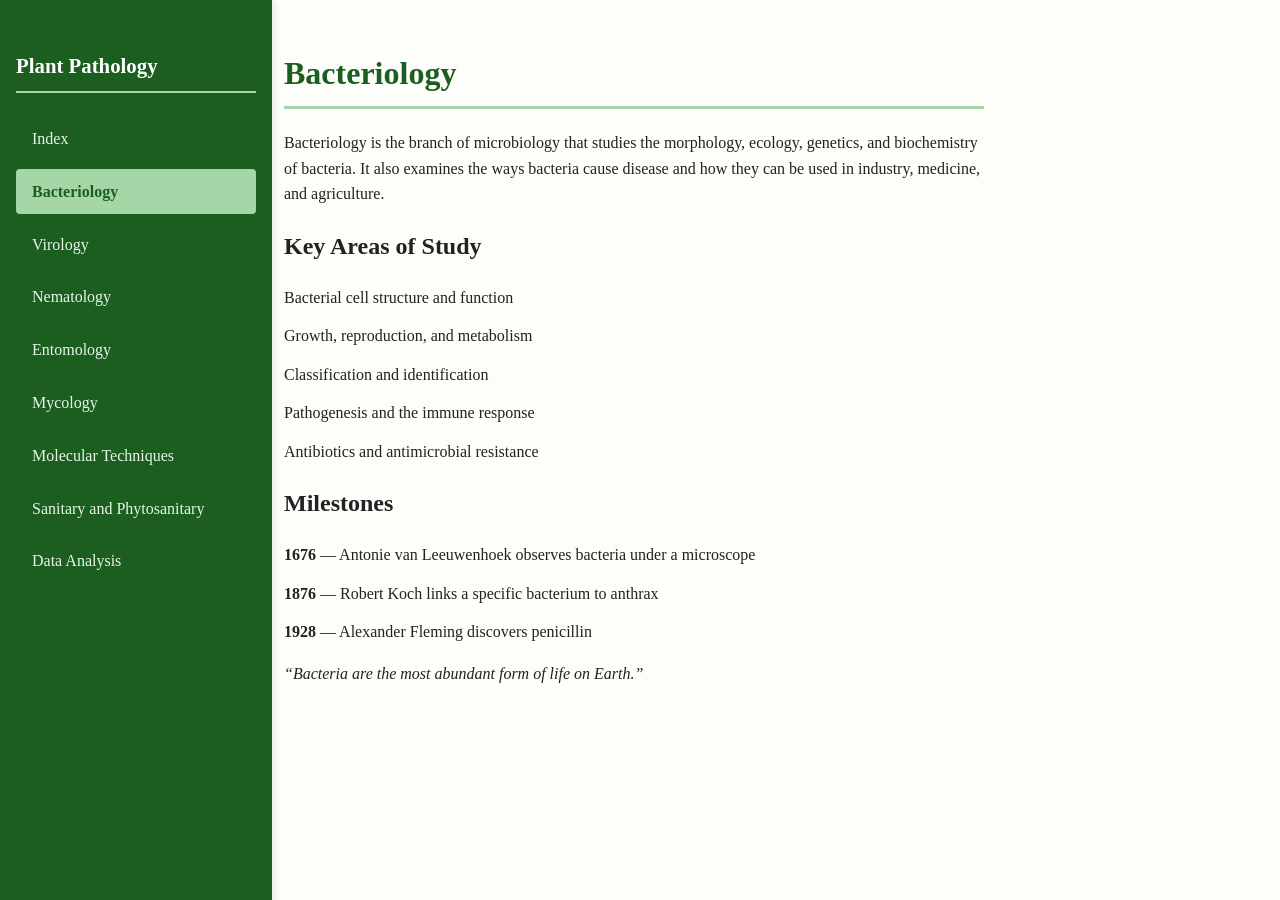
==== bacteriology.html @ 66534df1 "Add plant pathology course files with unified navigation" ====
<!DOCTYPE html>
<html lang="en">
<head>
  <meta charset="UTF-8">
  <meta name="viewport" content="width=device-width, initial-scale=1.0">
  <title>Bacteriology</title>
  <link rel="stylesheet" href="style.css">
</head>
<body>
  <h1>Bacteriology</h1>

  <p>
    Bacteriology is the branch of microbiology that studies the morphology,
    ecology, genetics, and biochemistry of bacteria. It also examines the
    ways bacteria cause disease and how they can be used in industry,
    medicine, and agriculture.
  </p>

  <h2>Key Areas of Study</h2>
  <ul>
    <li>Bacterial cell structure and function</li>
    <li>Growth, reproduction, and metabolism</li>
    <li>Classification and identification</li>
    <li>Pathogenesis and the immune response</li>
    <li>Antibiotics and antimicrobial resistance</li>
  </ul>

  <h2>Milestones</h2>
  <ul>
    <li><strong>1676</strong> — Antonie van Leeuwenhoek observes bacteria under a microscope</li>
    <li><strong>1876</strong> — Robert Koch links a specific bacterium to anthrax</li>
    <li><strong>1928</strong> — Alexander Fleming discovers penicillin</li>
  </ul>

  <p><em>“Bacteria are the most abundant form of life on Earth.”</em></p>
  <script src="script.js"></script>
</body>
</html>
---- style.css ----
body {
  font-family: Georgia, serif;
  max-width: 700px;
  margin: 3rem auto;
  padding: 0 1.5rem;
  line-height: 1.6;
  color: #222;
  background: #fdfdfa;
}

h1 {
  color: #1b5e20;
  border-bottom: 3px solid #a5d6a7;
  padding-bottom: 0.4rem;
}

ul {
  list-style-type: none;
  padding-left: 0;
}

li {
  margin: 0.8rem 0;
}

a {
  text-decoration: none;
  color: #2e7d32;
  font-size: 1.1rem;
}

a:hover {
  text-decoration: underline;
}

/* Aside navigation */
aside {
  position: fixed;
  top: 0;
  left: 0;
  width: 240px;
  height: 100vh;
  background: #1b5e20;
  color: #fff;
  padding: 2rem 1rem;
  overflow-y: auto;
  box-shadow: 2px 0 8px rgba(0, 0, 0, 0.1);
  z-index: 1000;
}

aside h2 {
  color: #fff;
  font-size: 1.3rem;
  margin-bottom: 1.5rem;
  border-bottom: 2px solid #a5d6a7;
  padding-bottom: 0.5rem;
}

aside ul {
  list-style: none;
  padding: 0;
  margin: 0;
}

aside li {
  margin: 0.5rem 0;
}

aside a {
  color: #e8f5e9;
  font-size: 1rem;
  display: block;
  padding: 0.6rem 1rem;
  border-radius: 4px;
  transition: background 0.2s;
}

aside a:hover {
  background: #2e7d32;
  text-decoration: none;
}

aside a.active {
  background: #a5d6a7;
  color: #1b5e20;
  font-weight: bold;
}

/* Adjust main content to make room for aside */
body {
  margin-left: 260px;
}
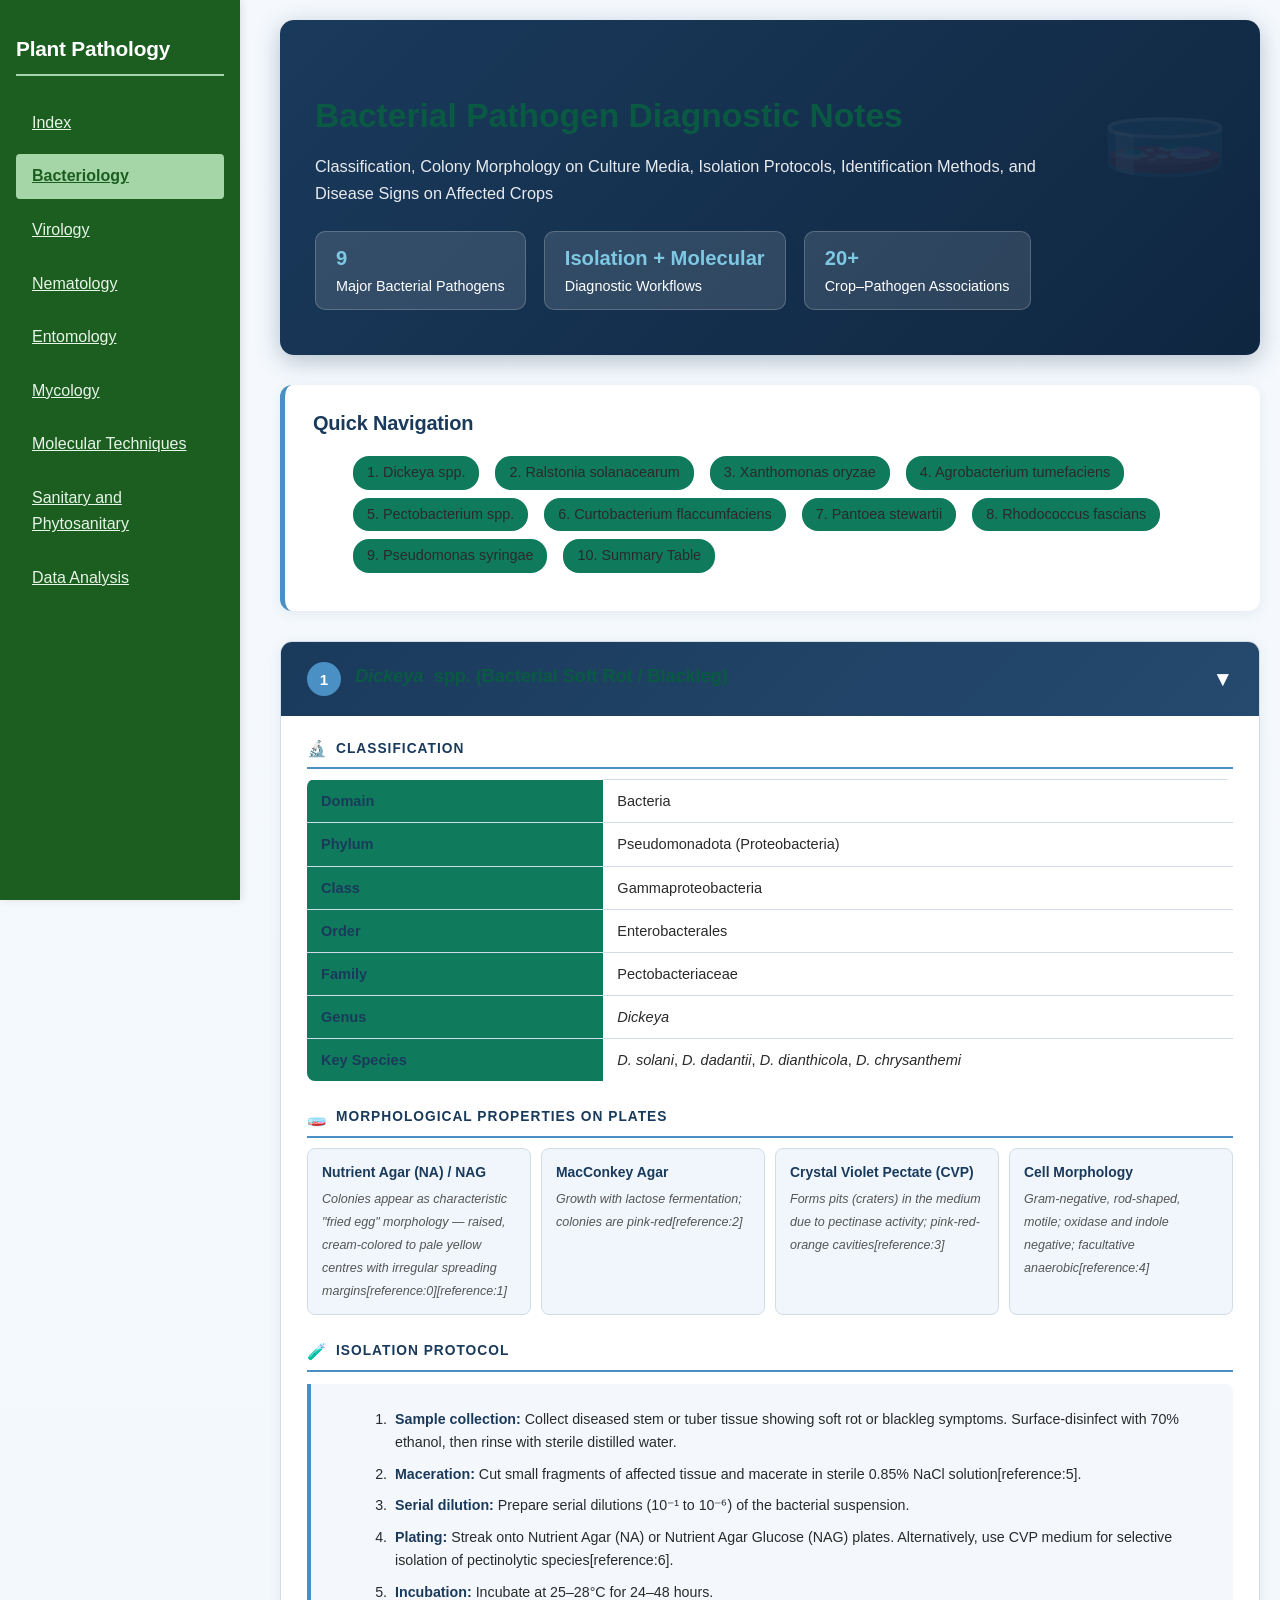
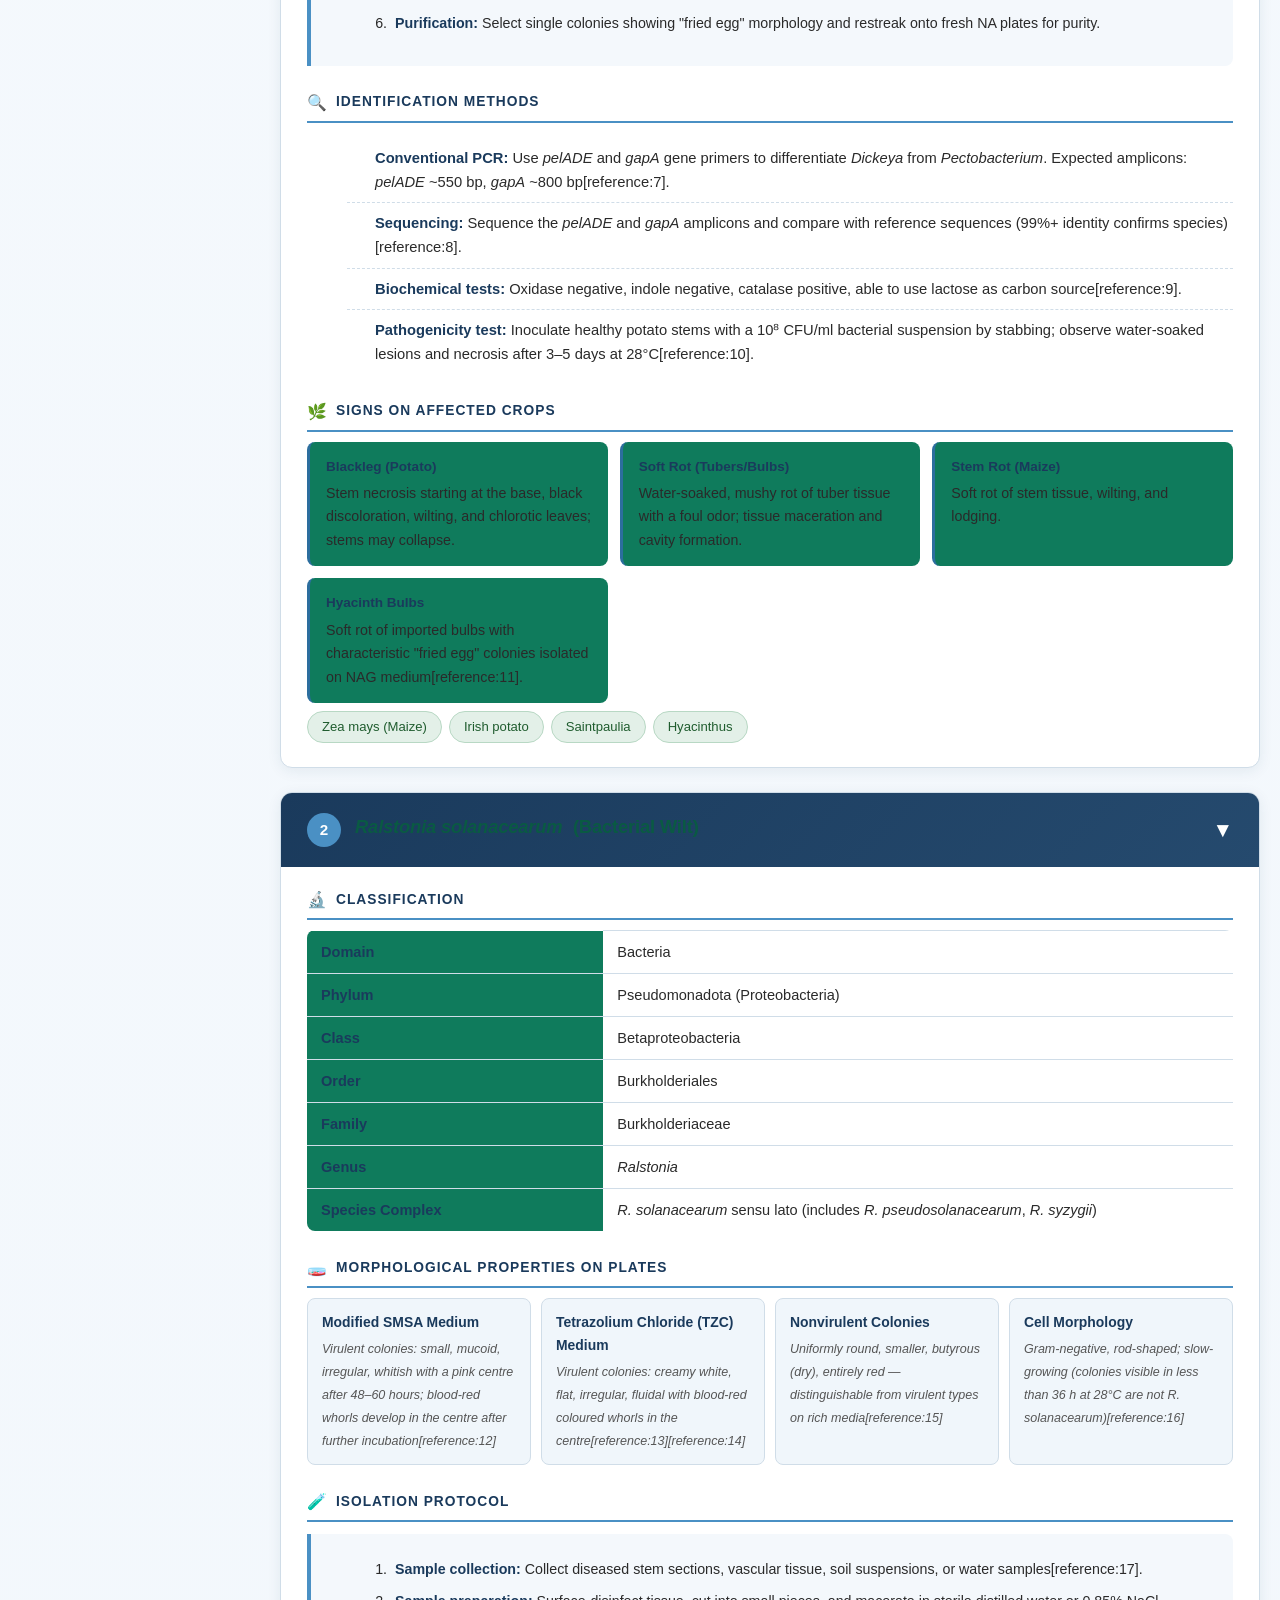
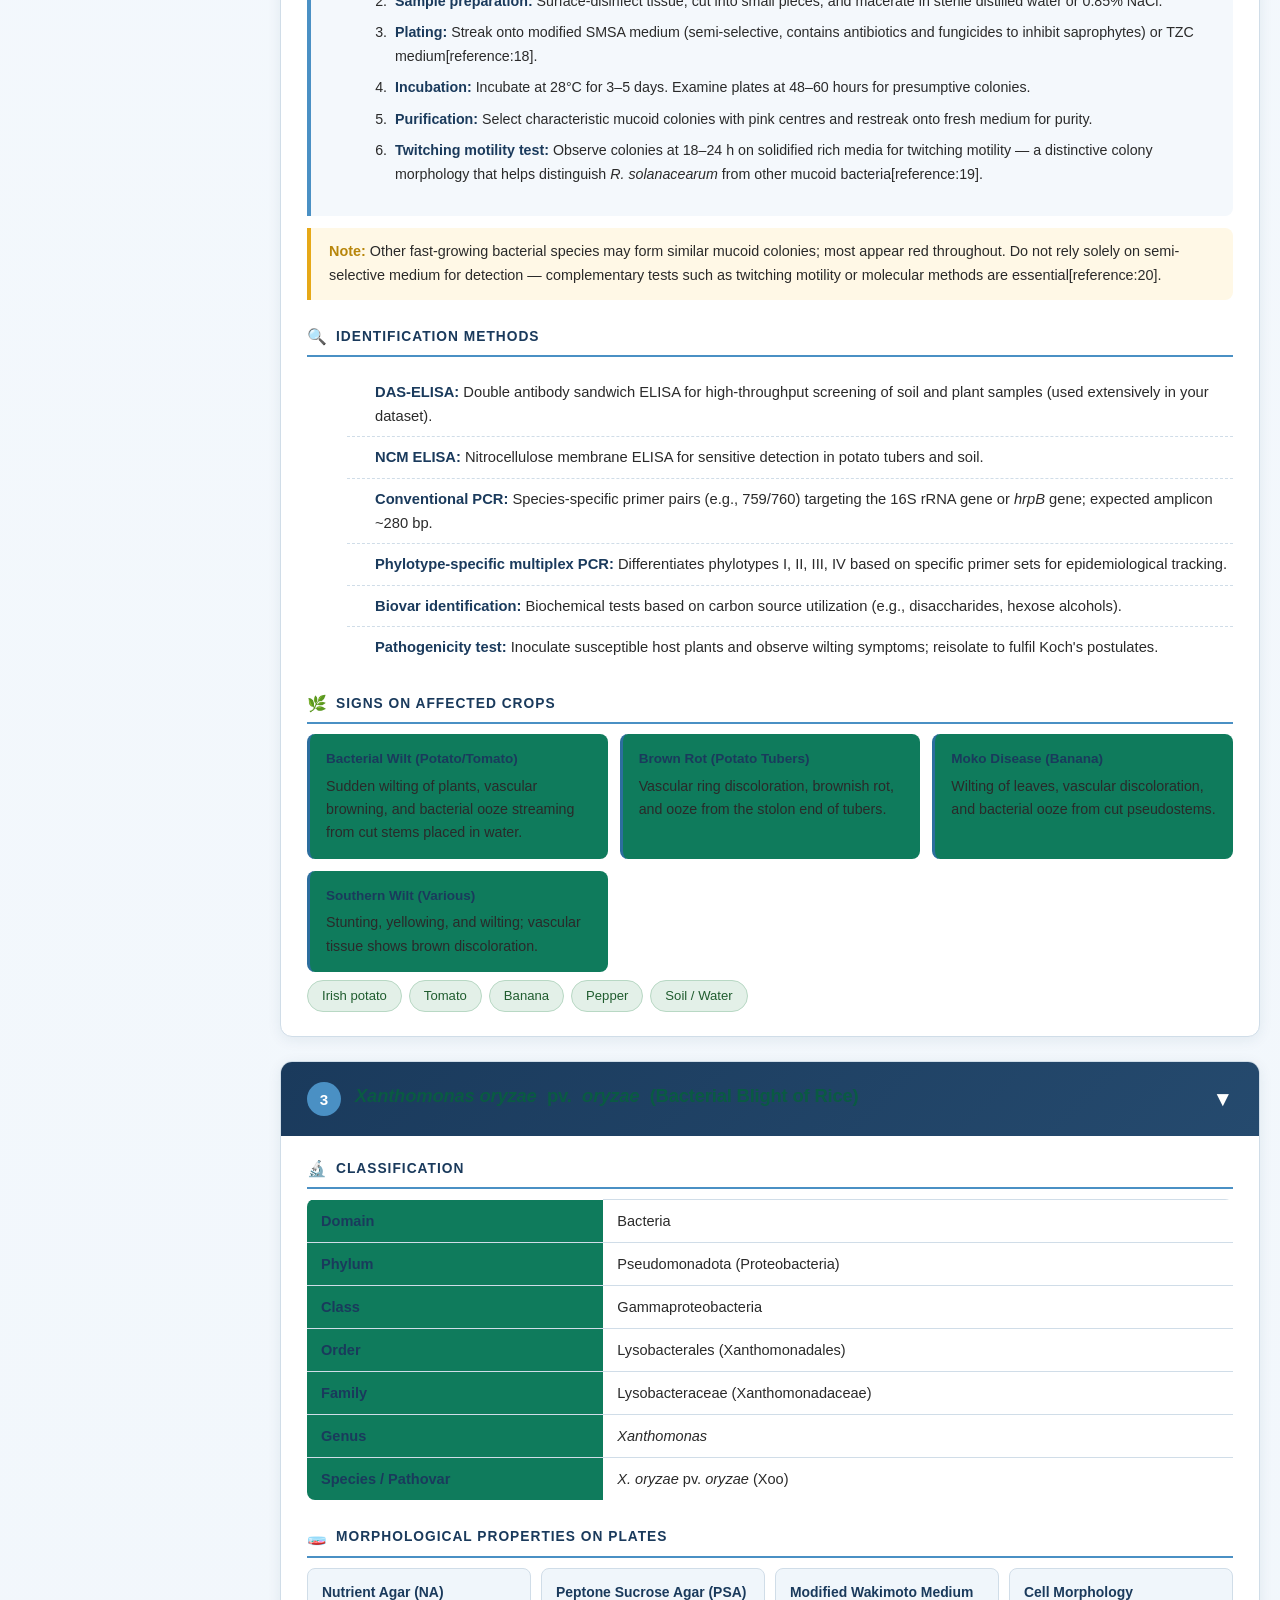
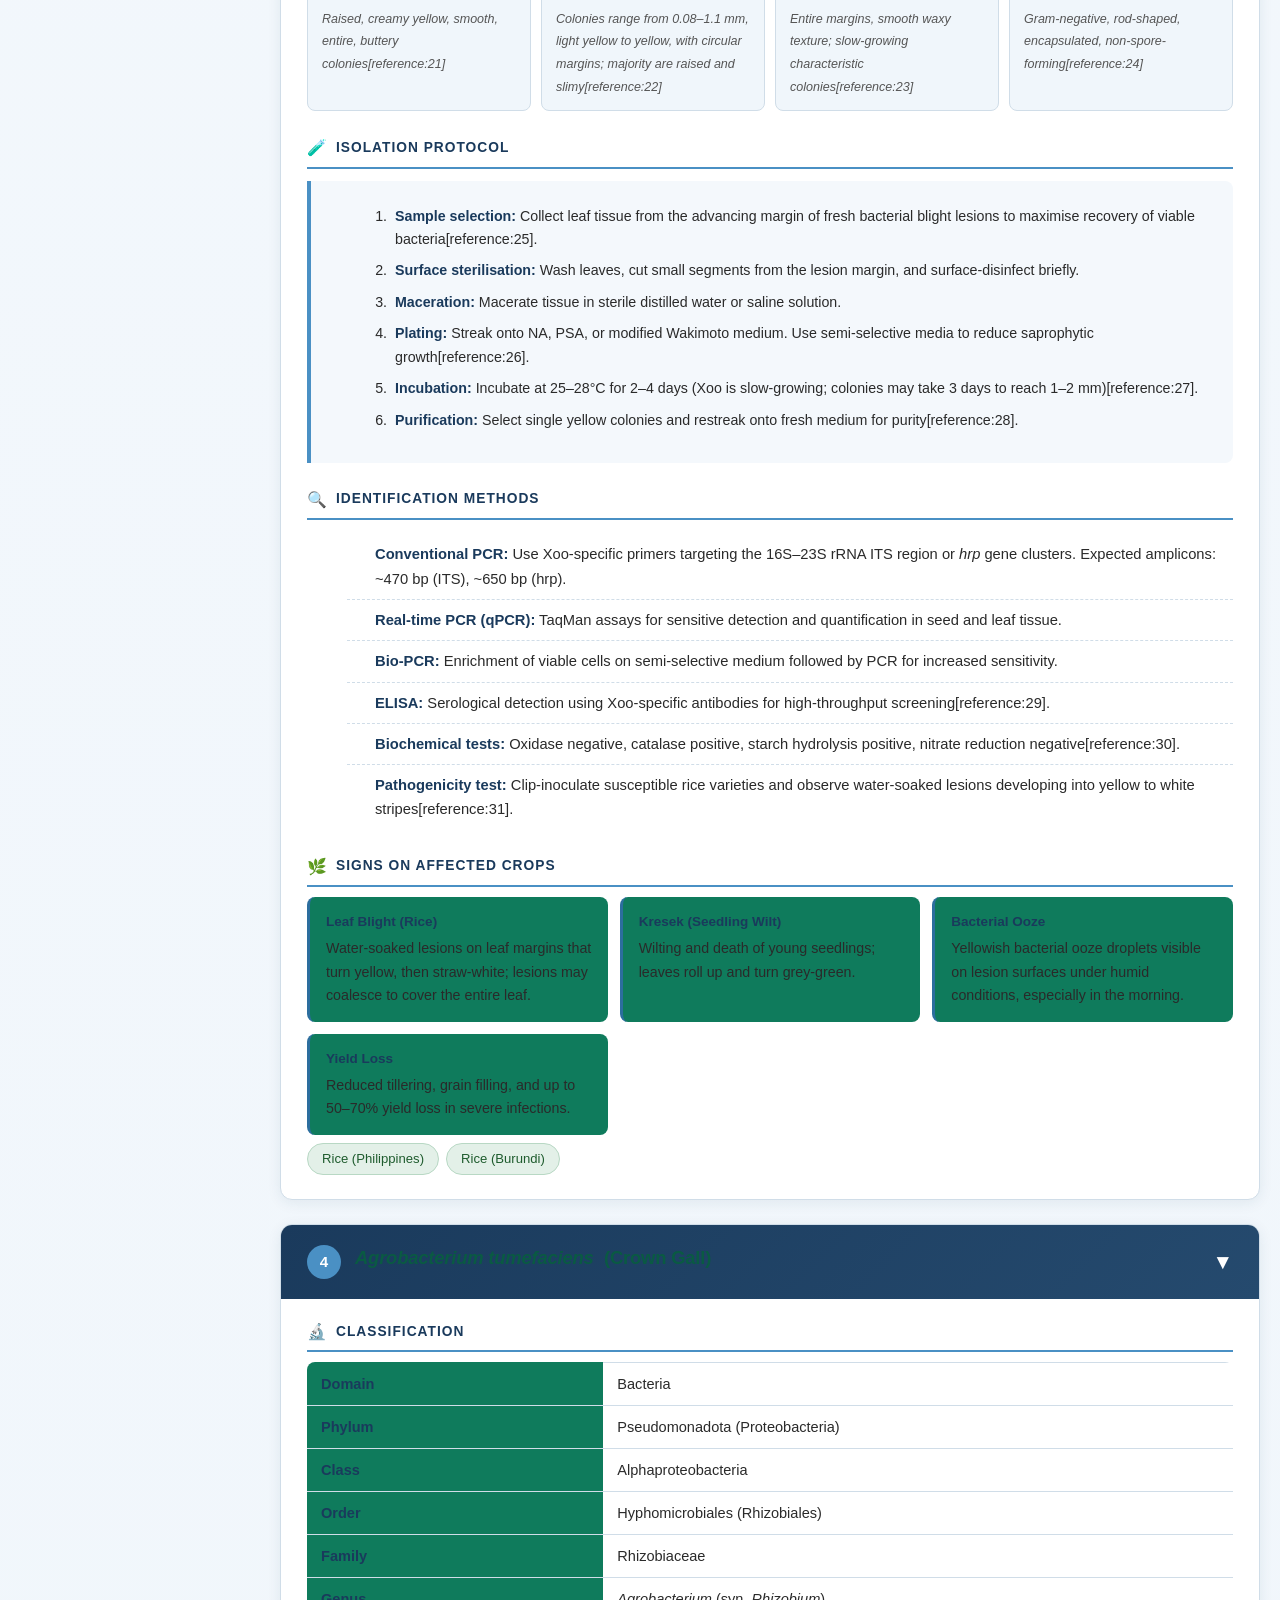
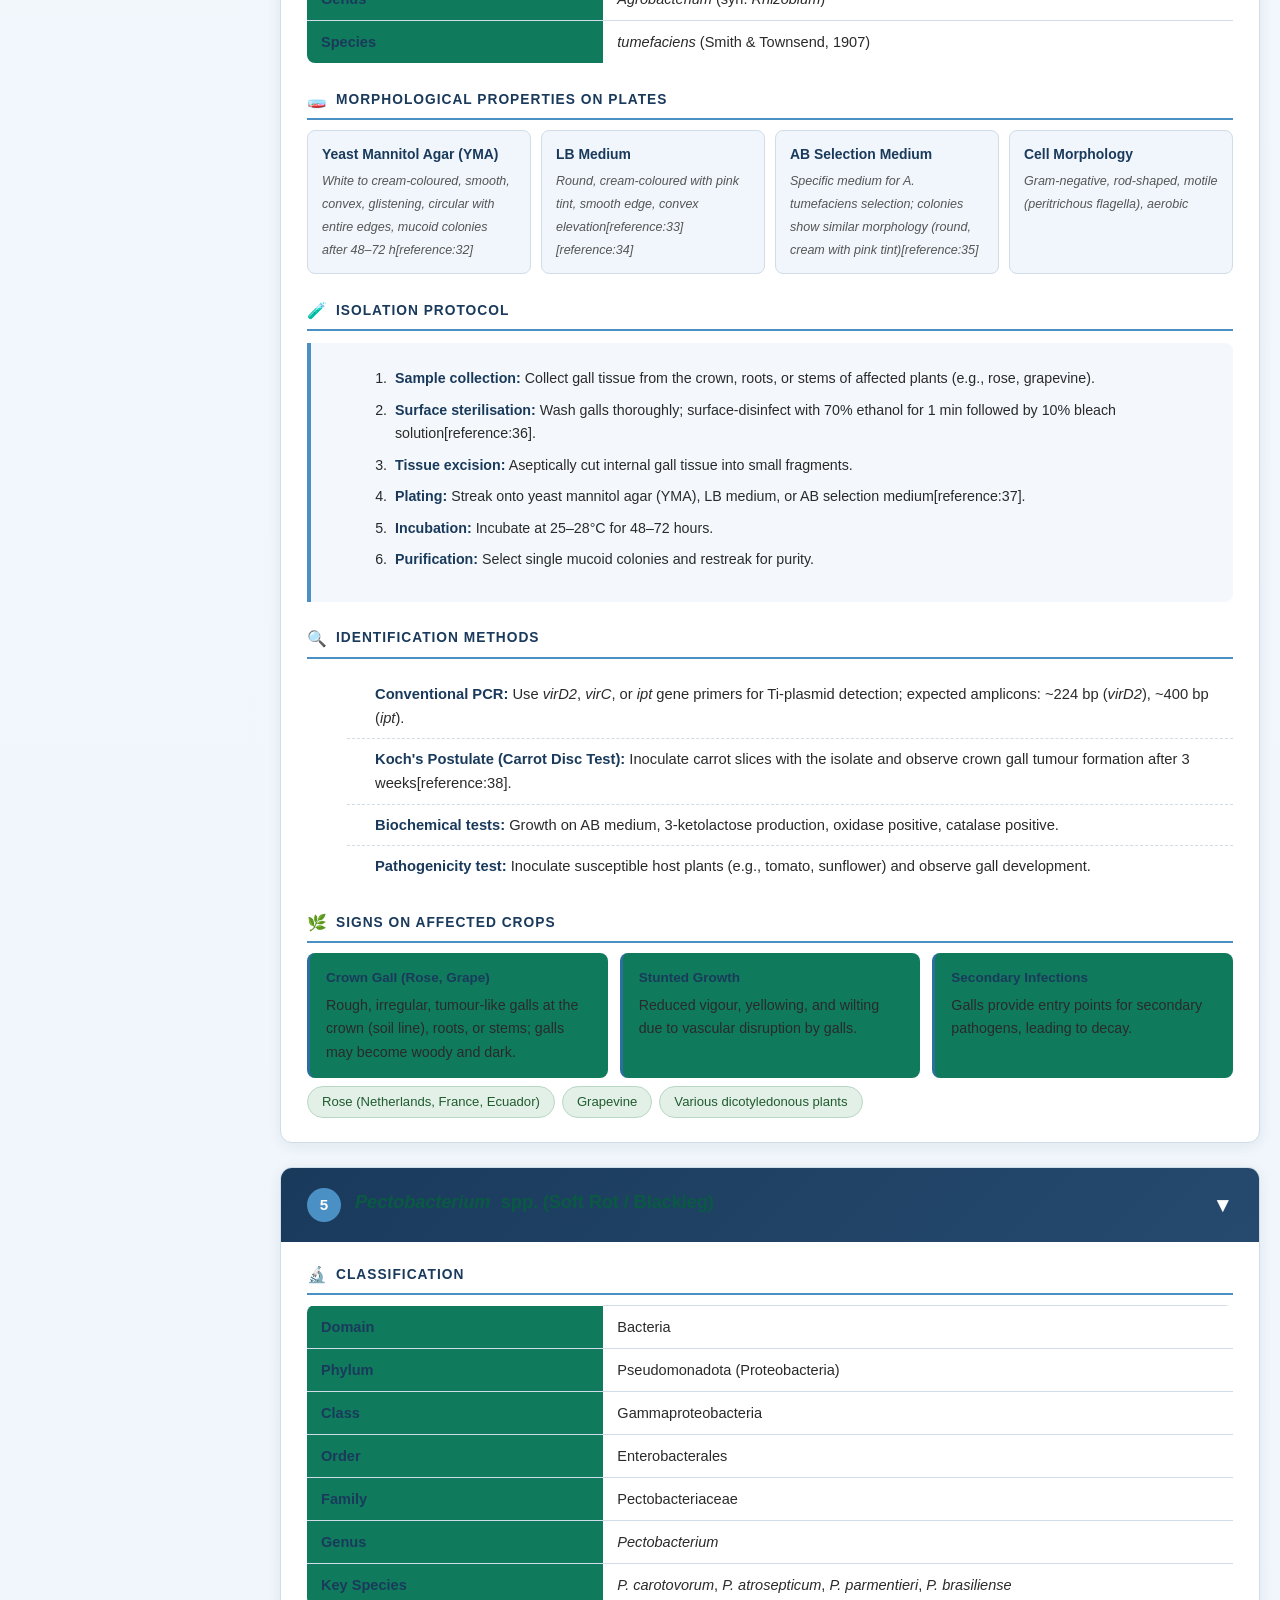
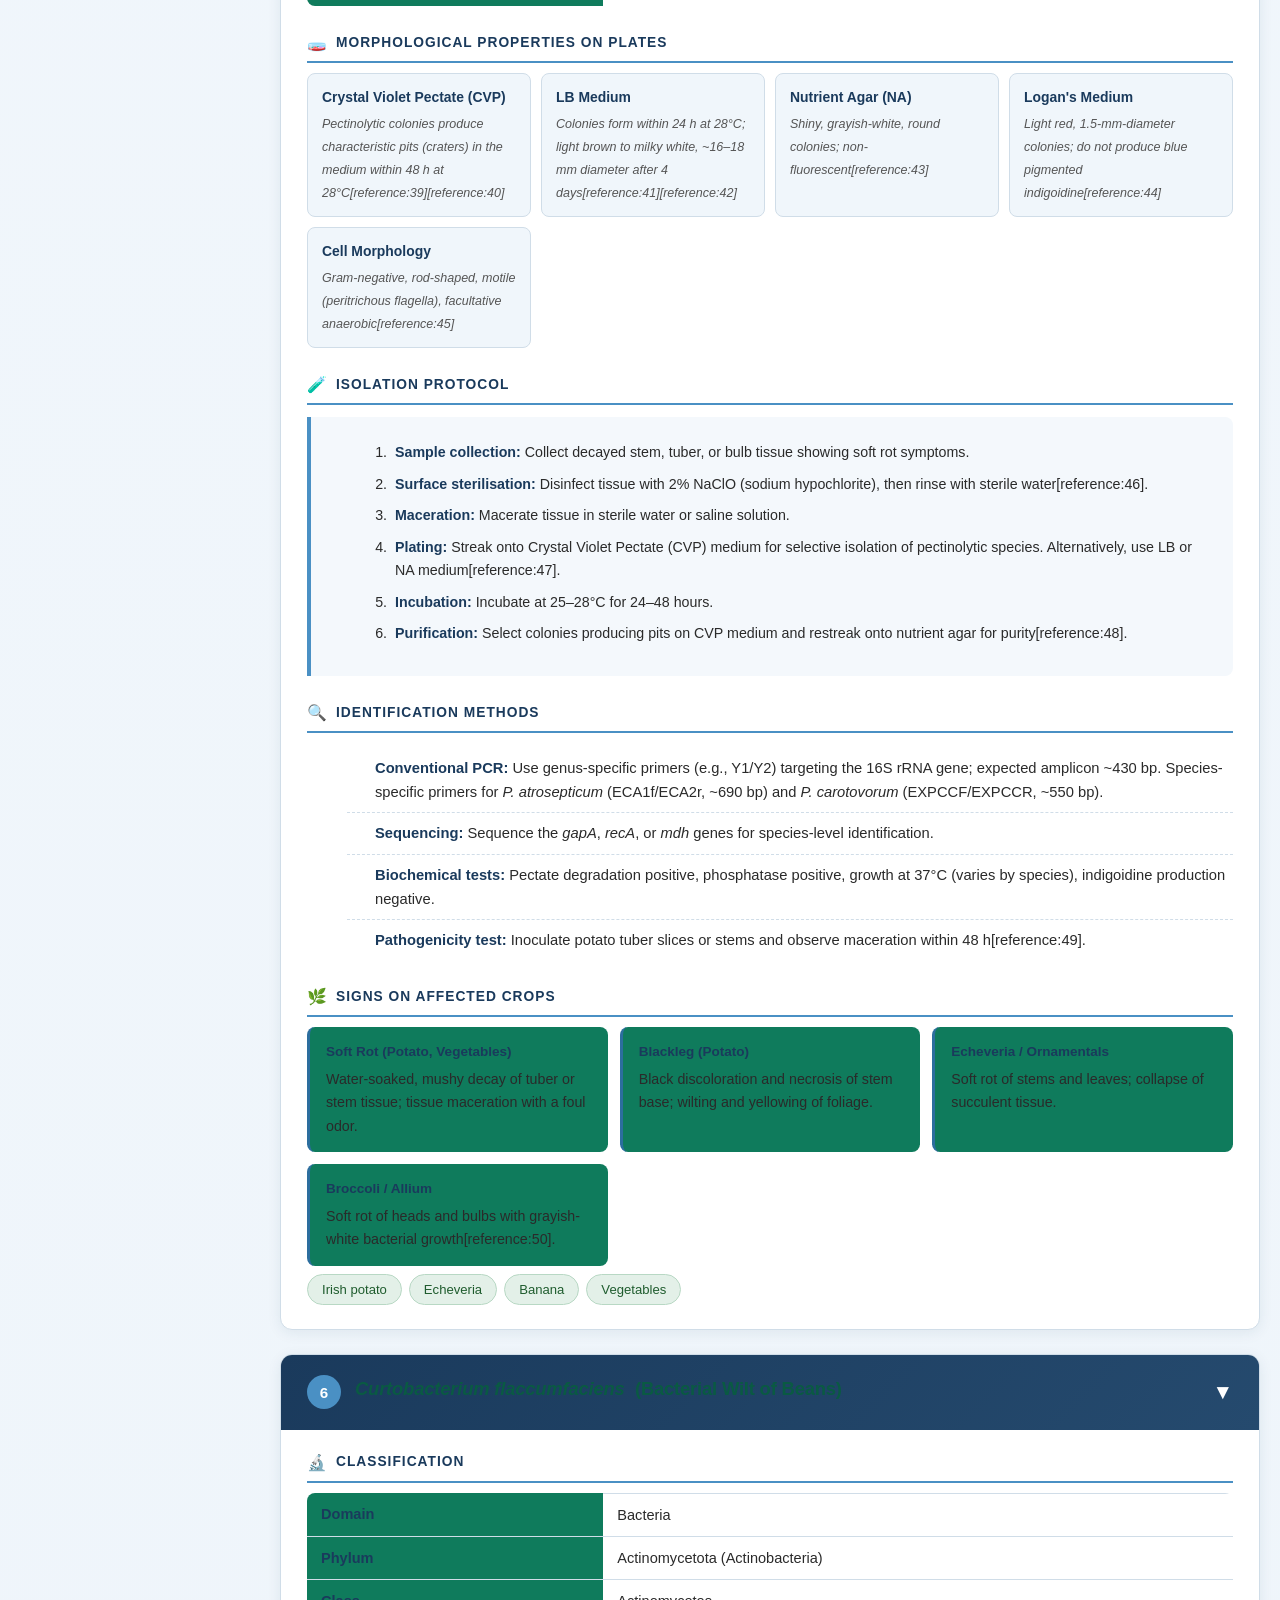
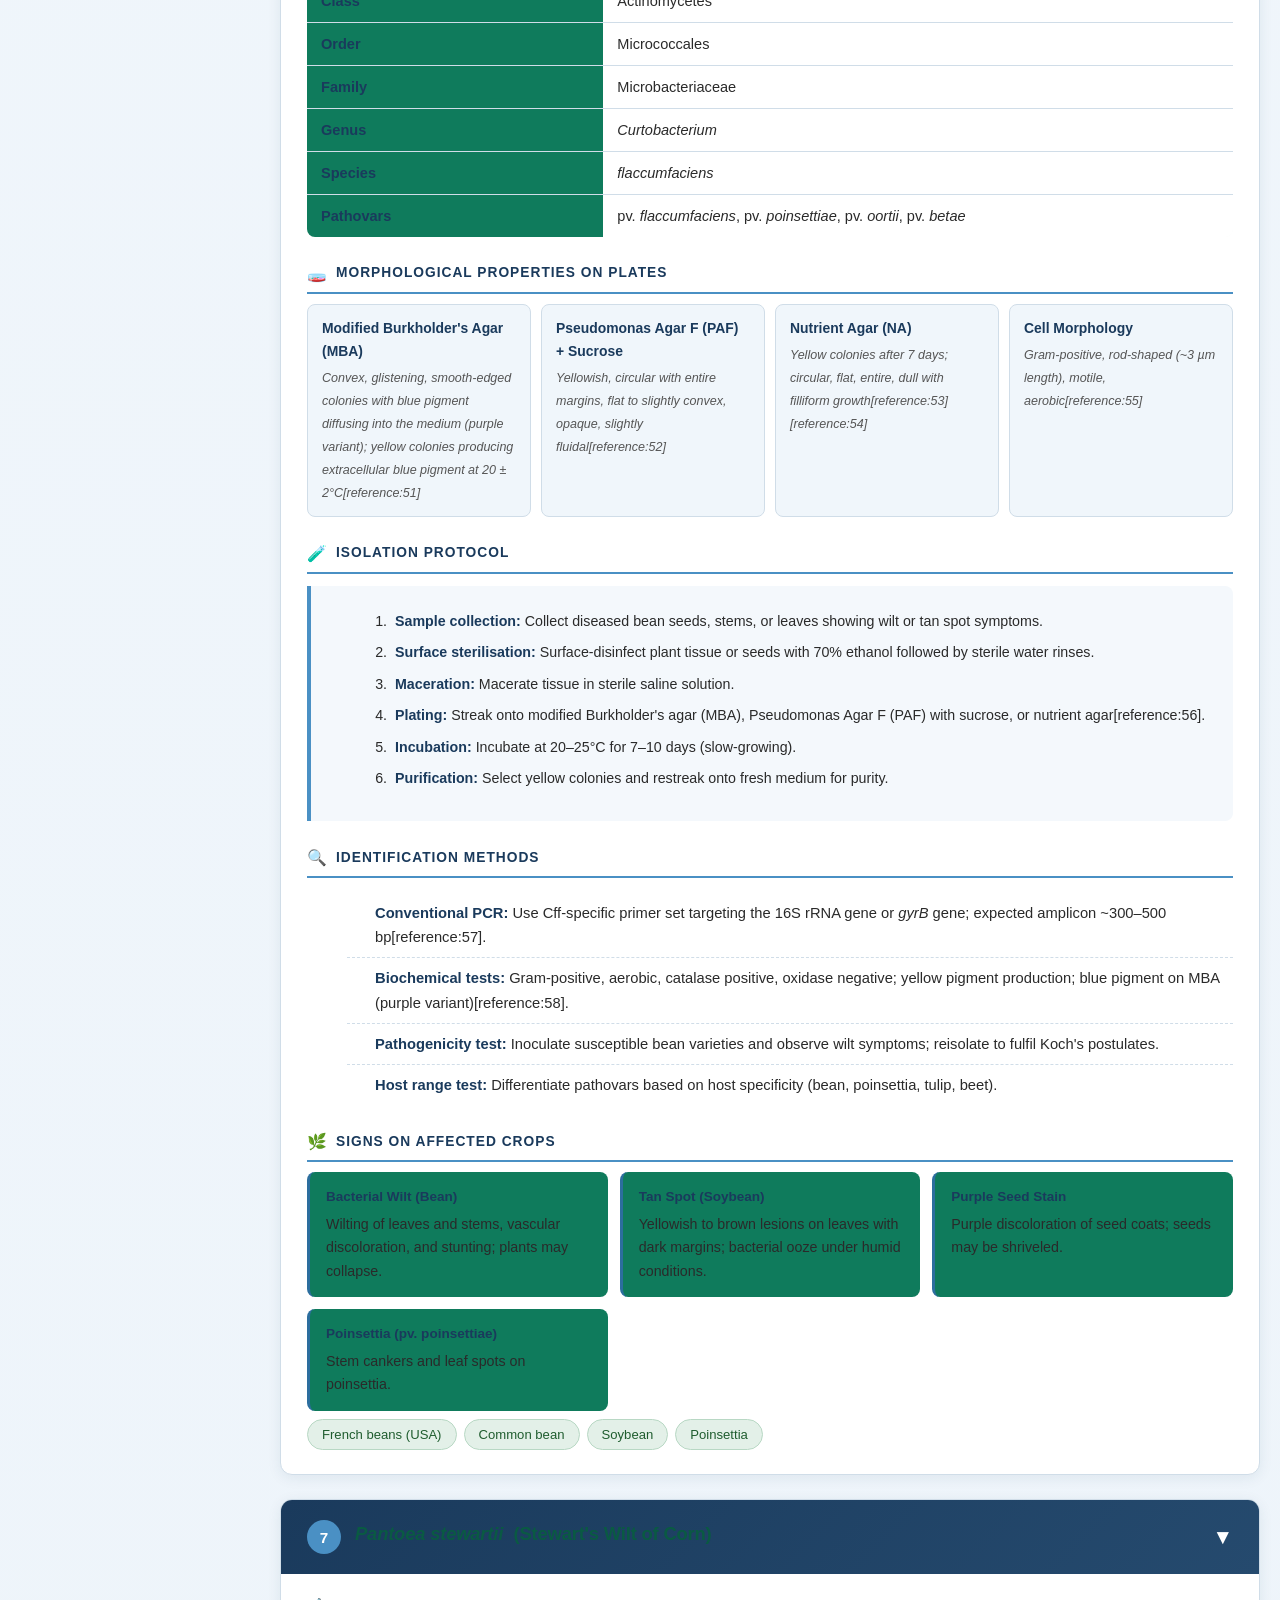
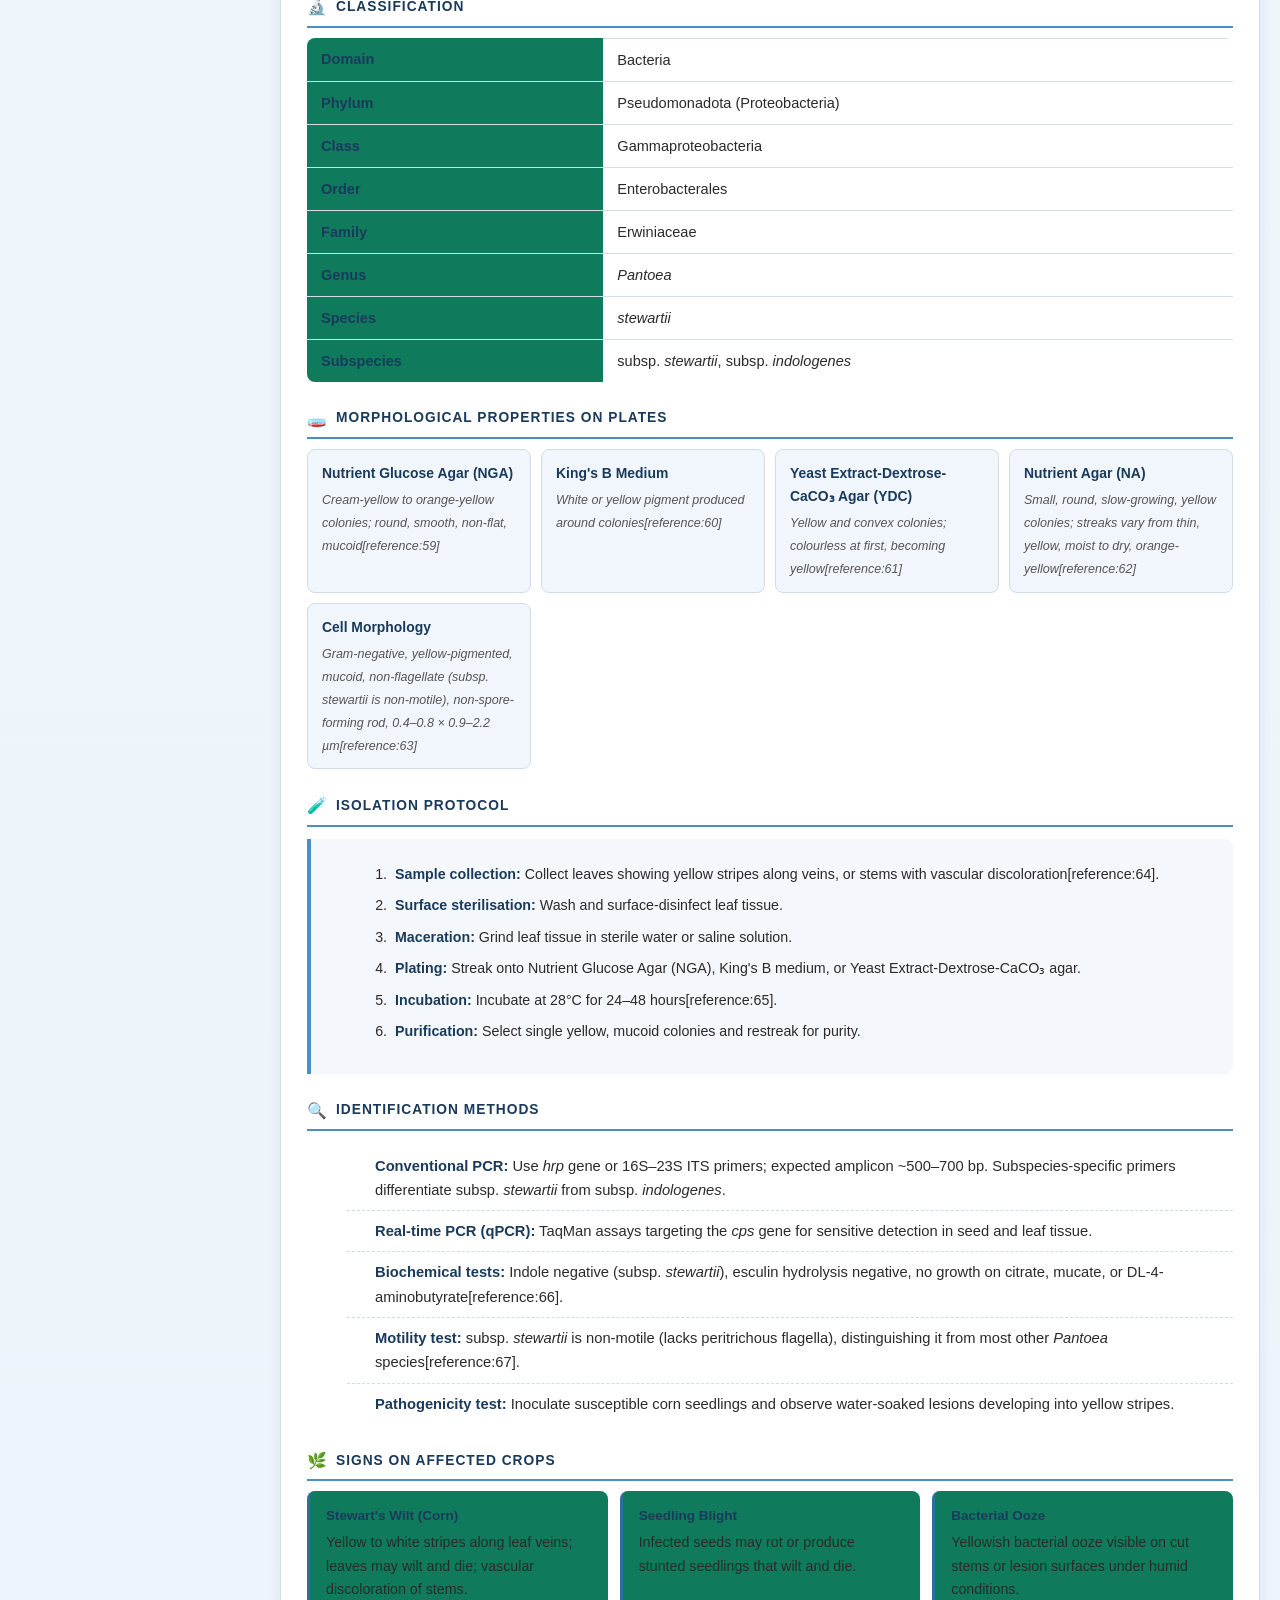
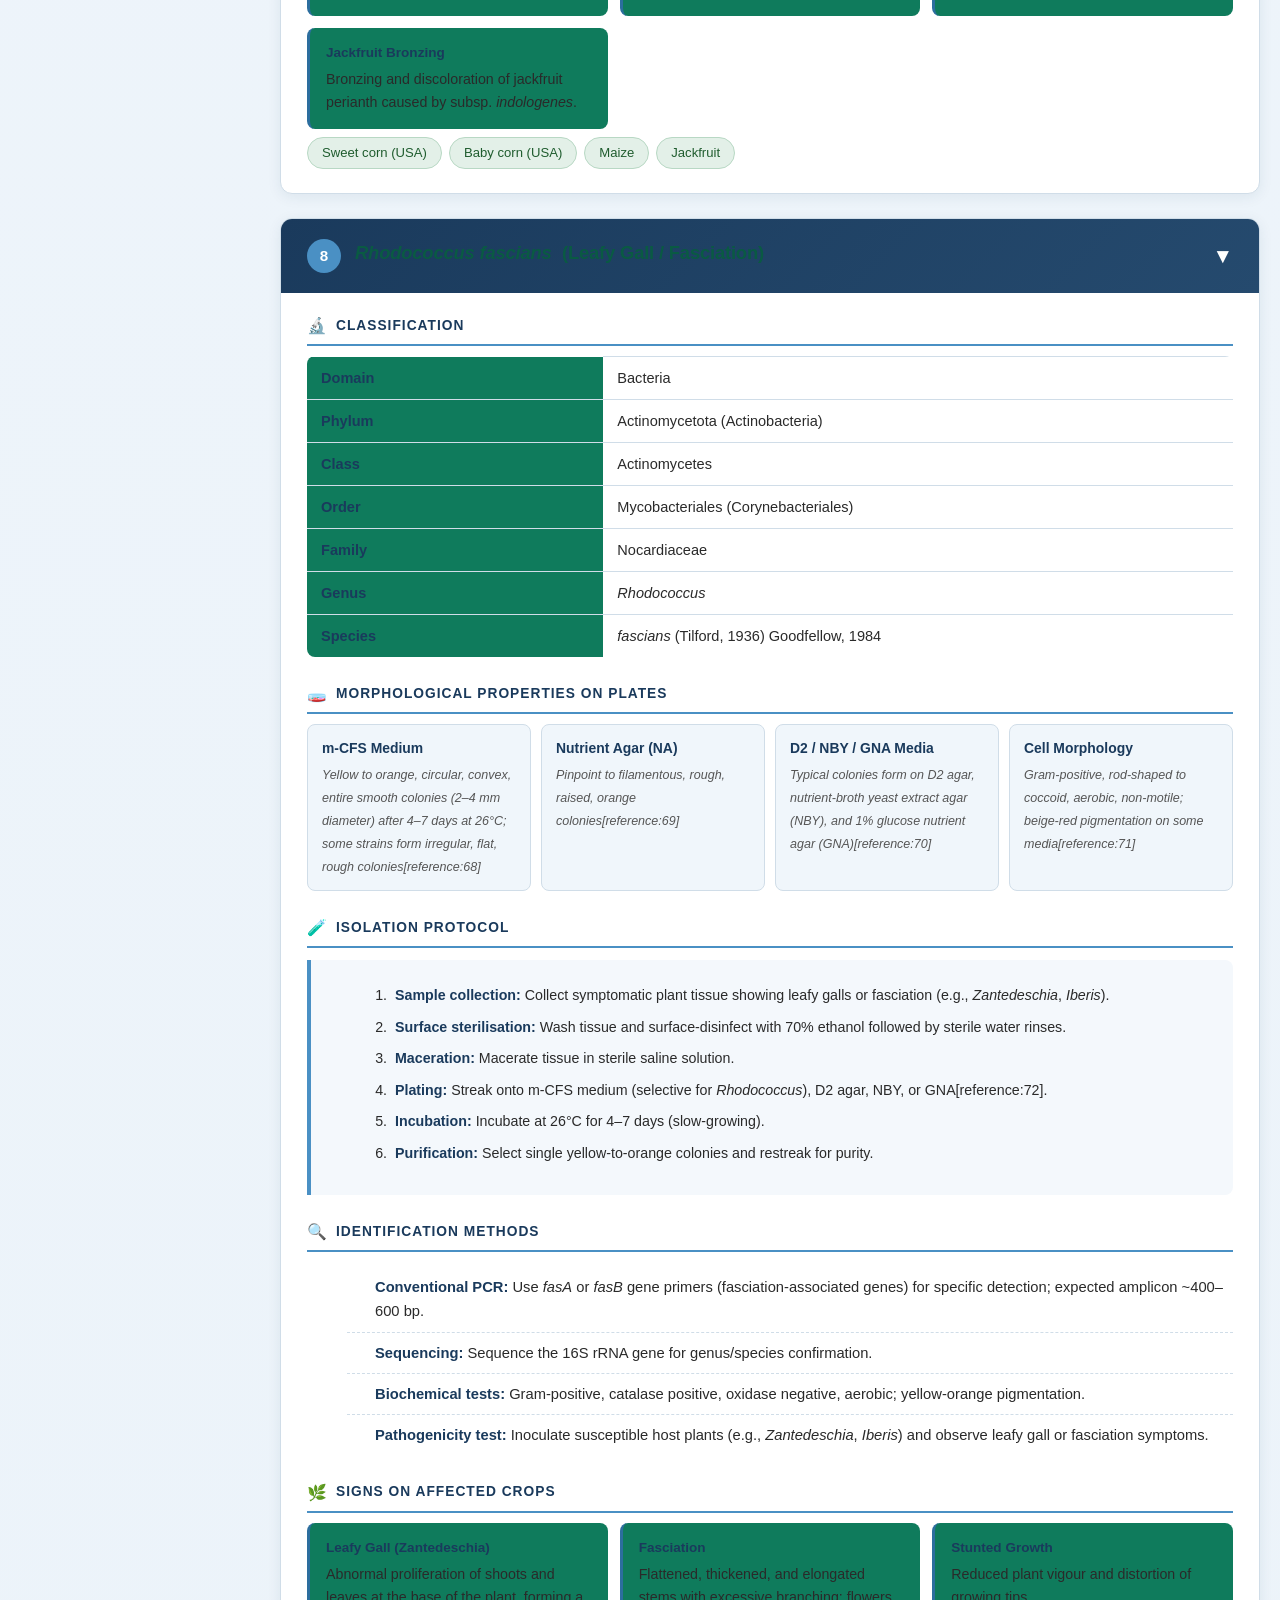
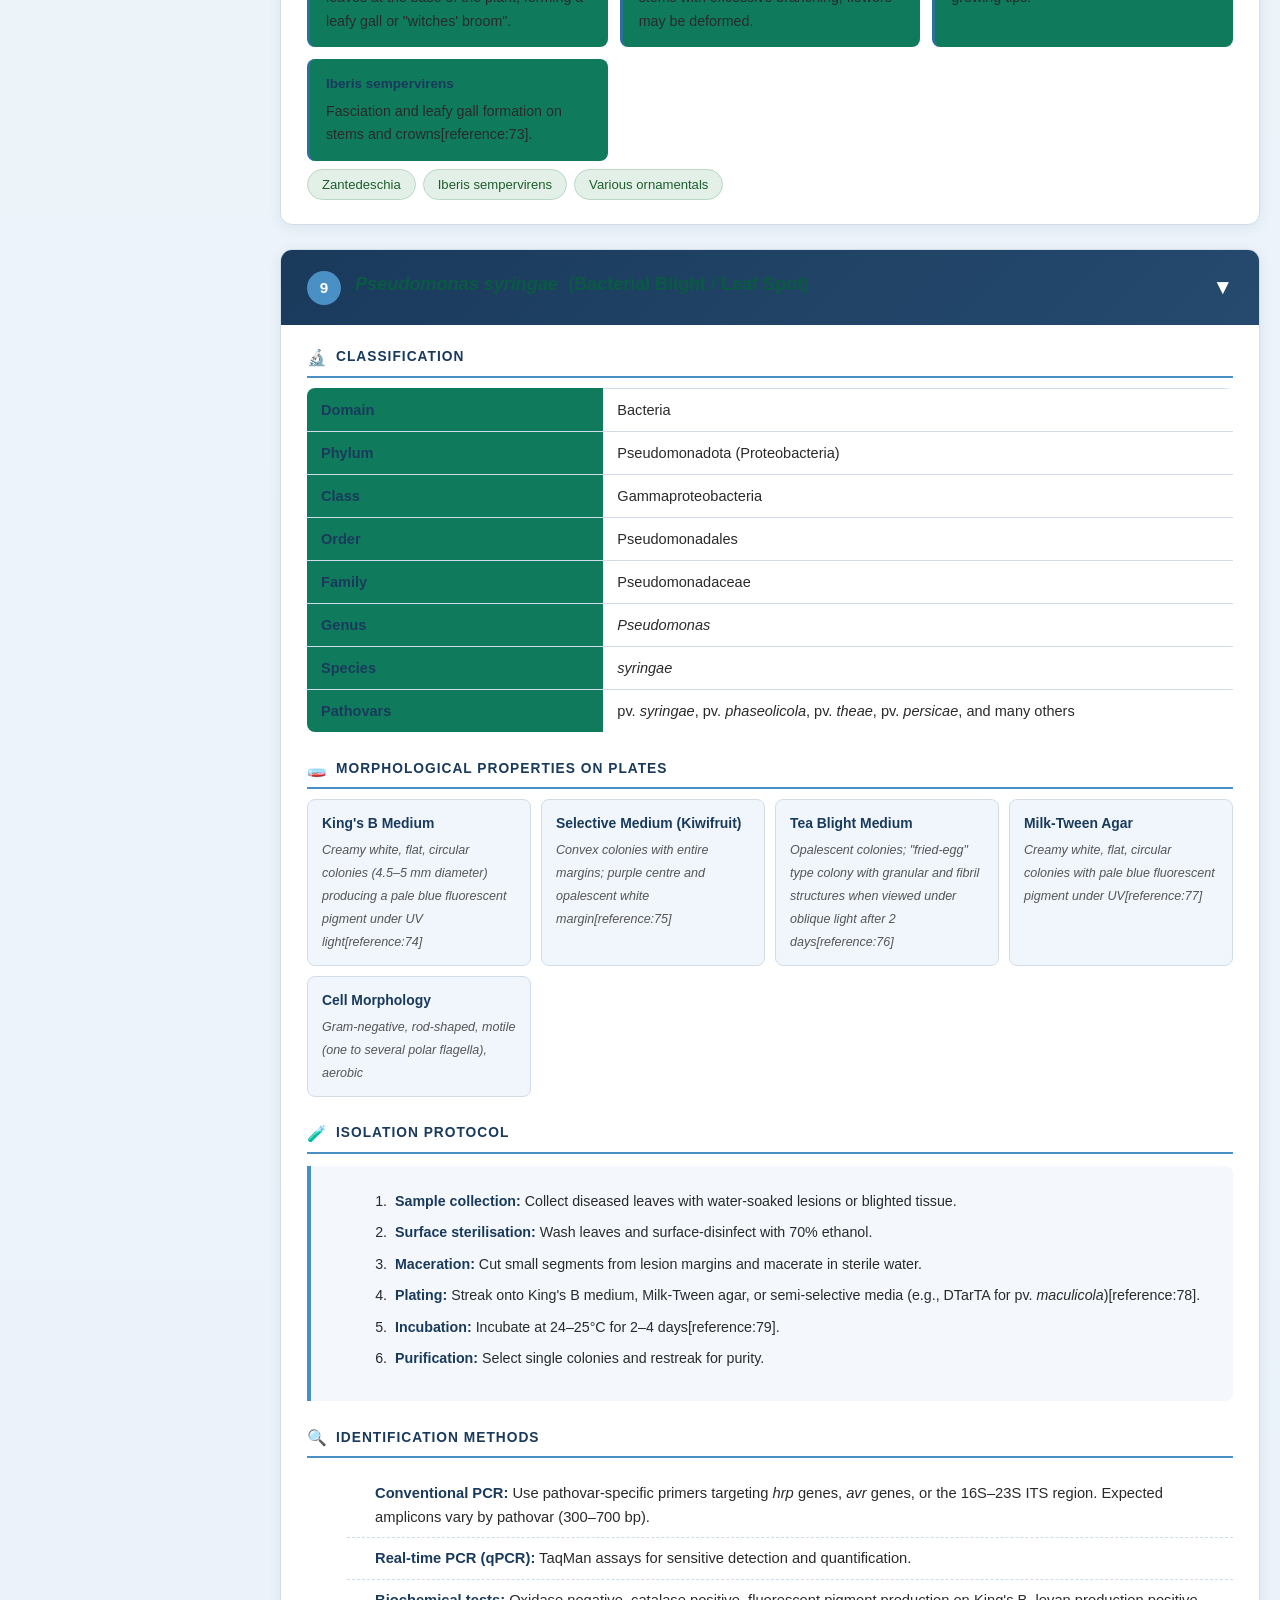
==== commit 1667caa2: "Consolidate inline CSS/JS into shared style.css and script.js across all pages - Extract inline CSS " ====
--- a/bacteriology.html
+++ b/bacteriology.html
@@ -1,38 +1,860 @@
 <!DOCTYPE html>
 <html lang="en">
 <head>
-  <meta charset="UTF-8">
-  <meta name="viewport" content="width=device-width, initial-scale=1.0">
-  <title>Bacteriology</title>
-  <link rel="stylesheet" href="style.css">
+    <meta charset="UTF-8">
+    <meta name="viewport" content="width=device-width, initial-scale=1.0">
+    <title>Bacterial Pathogen Diagnostic Notes</title>
+    <link rel="stylesheet" href="style.css">
 </head>
-<body>
-  <h1>Bacteriology</h1>
-
-  <p>
-    Bacteriology is the branch of microbiology that studies the morphology,
-    ecology, genetics, and biochemistry of bacteria. It also examines the
-    ways bacteria cause disease and how they can be used in industry,
-    medicine, and agriculture.
-  </p>
-
-  <h2>Key Areas of Study</h2>
-  <ul>
-    <li>Bacterial cell structure and function</li>
-    <li>Growth, reproduction, and metabolism</li>
-    <li>Classification and identification</li>
-    <li>Pathogenesis and the immune response</li>
-    <li>Antibiotics and antimicrobial resistance</li>
-  </ul>
-
-  <h2>Milestones</h2>
-  <ul>
-    <li><strong>1676</strong> — Antonie van Leeuwenhoek observes bacteria under a microscope</li>
-    <li><strong>1876</strong> — Robert Koch links a specific bacterium to anthrax</li>
-    <li><strong>1928</strong> — Alexander Fleming discovers penicillin</li>
-  </ul>
-
-  <p><em>“Bacteria are the most abundant form of life on Earth.”</em></p>
-  <script src="script.js"></script>
+<body class="bacteriology">
+<div class="wrap">
+
+<header>
+    <h1>Bacterial Pathogen Diagnostic Notes</h1>
+    <p>Classification, Colony Morphology on Culture Media, Isolation Protocols, Identification Methods, and Disease Signs on Affected Crops</p>
+    <div class="stats">
+        <div class="stat-badge"><strong>9</strong>Major Bacterial Pathogens</div>
+        <div class="stat-badge"><strong>Isolation + Molecular</strong>Diagnostic Workflows</div>
+        <div class="stat-badge"><strong>20+</strong>Crop–Pathogen Associations</div>
+    </div>
+</header>
+
+<nav class="toc">
+    <h2>Quick Navigation</h2>
+    <ul>
+        <li><a href="#dickeya">1. Dickeya spp.</a></li>
+        <li><a href="#ralstonia">2. Ralstonia solanacearum</a></li>
+        <li><a href="#xanthomonas">3. Xanthomonas oryzae</a></li>
+        <li><a href="#agrobacterium">4. Agrobacterium tumefaciens</a></li>
+        <li><a href="#pectobacterium">5. Pectobacterium spp.</a></li>
+        <li><a href="#curtobacterium">6. Curtobacterium flaccumfaciens</a></li>
+        <li><a href="#pantoea">7. Pantoea stewartii</a></li>
+        <li><a href="#rhodococcus">8. Rhodococcus fascians</a></li>
+        <li><a href="#pseudomonas">9. Pseudomonas syringae</a></li>
+        <li><a href="#summary">10. Summary Table</a></li>
+    </ul>
+</nav>
+
+<!-- ============================================================ -->
+<!-- 1. DICKEYA SPP. -->
+<!-- ============================================================ -->
+<div class="pathogen-card" id="dickeya">
+    <div class="pathogen-header" onclick="toggle(this)">
+        <span class="pathogen-number">1</span>
+        <h2><em>Dickeya</em> spp. (Bacterial Soft Rot / Blackleg)</h2>
+        <span class="toggle-icon">▼</span>
+    </div>
+    <div class="pathogen-body">
+        <div class="section-label"><span class="icon">🔬</span> Classification</div>
+        <table class="info-table">
+            <tr><th>Domain</th><td>Bacteria</td></tr>
+            <tr><th>Phylum</th><td>Pseudomonadota (Proteobacteria)</td></tr>
+            <tr><th>Class</th><td>Gammaproteobacteria</td></tr>
+            <tr><th>Order</th><td>Enterobacterales</td></tr>
+            <tr><th>Family</th><td>Pectobacteriaceae</td></tr>
+            <tr><th>Genus</th><td><em>Dickeya</em></td></tr>
+            <tr><th>Key Species</th><td><em>D. solani</em>, <em>D. dadantii</em>, <em>D. dianthicola</em>, <em>D. chrysanthemi</em></td></tr>
+        </table>
+
+        <div class="section-label"><span class="icon">🧫</span> Morphological Properties on Plates</div>
+        <div class="colony-morph">
+            <div class="colony-item">
+                <strong>Nutrient Agar (NA) / NAG</strong>
+                <span class="medium">Colonies appear as characteristic "fried egg" morphology — raised, cream-colored to pale yellow centres with irregular spreading margins[reference:0][reference:1]</span>
+            </div>
+            <div class="colony-item">
+                <strong>MacConkey Agar</strong>
+                <span class="medium">Growth with lactose fermentation; colonies are pink-red[reference:2]</span>
+            </div>
+            <div class="colony-item">
+                <strong>Crystal Violet Pectate (CVP)</strong>
+                <span class="medium">Forms pits (craters) in the medium due to pectinase activity; pink-red-orange cavities[reference:3]</span>
+            </div>
+            <div class="colony-item">
+                <strong>Cell Morphology</strong>
+                <span class="medium">Gram-negative, rod-shaped, motile; oxidase and indole negative; facultative anaerobic[reference:4]</span>
+            </div>
+        </div>
+
+        <div class="section-label"><span class="icon">🧪</span> Isolation Protocol</div>
+        <div class="protocol-box">
+            <ol>
+                <li><strong>Sample collection:</strong> Collect diseased stem or tuber tissue showing soft rot or blackleg symptoms. Surface-disinfect with 70% ethanol, then rinse with sterile distilled water.</li>
+                <li><strong>Maceration:</strong> Cut small fragments of affected tissue and macerate in sterile 0.85% NaCl solution[reference:5].</li>
+                <li><strong>Serial dilution:</strong> Prepare serial dilutions (10⁻¹ to 10⁻⁶) of the bacterial suspension.</li>
+                <li><strong>Plating:</strong> Streak onto Nutrient Agar (NA) or Nutrient Agar Glucose (NAG) plates. Alternatively, use CVP medium for selective isolation of pectinolytic species[reference:6].</li>
+                <li><strong>Incubation:</strong> Incubate at 25–28°C for 24–48 hours.</li>
+                <li><strong>Purification:</strong> Select single colonies showing "fried egg" morphology and restreak onto fresh NA plates for purity.</li>
+            </ol>
+        </div>
+
+        <div class="section-label"><span class="icon">🔍</span> Identification Methods</div>
+        <ul class="info-list">
+            <li><strong>Conventional PCR:</strong> Use <em>pelADE</em> and <em>gapA</em> gene primers to differentiate <em>Dickeya</em> from <em>Pectobacterium</em>. Expected amplicons: <em>pelADE</em> ~550 bp, <em>gapA</em> ~800 bp[reference:7].</li>
+            <li><strong>Sequencing:</strong> Sequence the <em>pelADE</em> and <em>gapA</em> amplicons and compare with reference sequences (99%+ identity confirms species)[reference:8].</li>
+            <li><strong>Biochemical tests:</strong> Oxidase negative, indole negative, catalase positive, able to use lactose as carbon source[reference:9].</li>
+            <li><strong>Pathogenicity test:</strong> Inoculate healthy potato stems with a 10⁸ CFU/ml bacterial suspension by stabbing; observe water-soaked lesions and necrosis after 3–5 days at 28°C[reference:10].</li>
+        </ul>
+
+        <div class="section-label"><span class="icon">🌿</span> Signs on Affected Crops</div>
+        <div class="signs-grid">
+            <div class="sign-item"><strong>Blackleg (Potato)</strong>Stem necrosis starting at the base, black discoloration, wilting, and chlorotic leaves; stems may collapse.</div>
+            <div class="sign-item"><strong>Soft Rot (Tubers/Bulbs)</strong>Water-soaked, mushy rot of tuber tissue with a foul odor; tissue maceration and cavity formation.</div>
+            <div class="sign-item"><strong>Stem Rot (Maize)</strong>Soft rot of stem tissue, wilting, and lodging.</div>
+            <div class="sign-item"><strong>Hyacinth Bulbs</strong>Soft rot of imported bulbs with characteristic "fried egg" colonies isolated on NAG medium[reference:11].</div>
+        </div>
+
+        <div class="host-list">
+            <span class="host-tag">Zea mays (Maize)</span>
+            <span class="host-tag">Irish potato</span>
+            <span class="host-tag">Saintpaulia</span>
+            <span class="host-tag">Hyacinthus</span>
+        </div>
+    </div>
+</div>
+
+<!-- ============================================================ -->
+<!-- 2. RALSTONIA SOLANACEARUM -->
+<!-- ============================================================ -->
+<div class="pathogen-card" id="ralstonia">
+    <div class="pathogen-header" onclick="toggle(this)">
+        <span class="pathogen-number">2</span>
+        <h2><em>Ralstonia solanacearum</em> (Bacterial Wilt)</h2>
+        <span class="toggle-icon">▼</span>
+    </div>
+    <div class="pathogen-body">
+        <div class="section-label"><span class="icon">🔬</span> Classification</div>
+        <table class="info-table">
+            <tr><th>Domain</th><td>Bacteria</td></tr>
+            <tr><th>Phylum</th><td>Pseudomonadota (Proteobacteria)</td></tr>
+            <tr><th>Class</th><td>Betaproteobacteria</td></tr>
+            <tr><th>Order</th><td>Burkholderiales</td></tr>
+            <tr><th>Family</th><td>Burkholderiaceae</td></tr>
+            <tr><th>Genus</th><td><em>Ralstonia</em></td></tr>
+            <tr><th>Species Complex</th><td><em>R. solanacearum</em> sensu lato (includes <em>R. pseudosolanacearum</em>, <em>R. syzygii</em>)</td></tr>
+        </table>
+
+        <div class="section-label"><span class="icon">🧫</span> Morphological Properties on Plates</div>
+        <div class="colony-morph">
+            <div class="colony-item">
+                <strong>Modified SMSA Medium</strong>
+                <span class="medium">Virulent colonies: small, mucoid, irregular, whitish with a pink centre after 48–60 hours; blood-red whorls develop in the centre after further incubation[reference:12]</span>
+            </div>
+            <div class="colony-item">
+                <strong>Tetrazolium Chloride (TZC) Medium</strong>
+                <span class="medium">Virulent colonies: creamy white, flat, irregular, fluidal with blood-red coloured whorls in the centre[reference:13][reference:14]</span>
+            </div>
+            <div class="colony-item">
+                <strong>Nonvirulent Colonies</strong>
+                <span class="medium">Uniformly round, smaller, butyrous (dry), entirely red — distinguishable from virulent types on rich media[reference:15]</span>
+            </div>
+            <div class="colony-item">
+                <strong>Cell Morphology</strong>
+                <span class="medium">Gram-negative, rod-shaped; slow-growing (colonies visible in less than 36 h at 28°C are not <em>R. solanacearum</em>)[reference:16]</span>
+            </div>
+        </div>
+
+        <div class="section-label"><span class="icon">🧪</span> Isolation Protocol</div>
+        <div class="protocol-box">
+            <ol>
+                <li><strong>Sample collection:</strong> Collect diseased stem sections, vascular tissue, soil suspensions, or water samples[reference:17].</li>
+                <li><strong>Sample preparation:</strong> Surface-disinfect tissue, cut into small pieces, and macerate in sterile distilled water or 0.85% NaCl.</li>
+                <li><strong>Plating:</strong> Streak onto modified SMSA medium (semi-selective, contains antibiotics and fungicides to inhibit saprophytes) or TZC medium[reference:18].</li>
+                <li><strong>Incubation:</strong> Incubate at 28°C for 3–5 days. Examine plates at 48–60 hours for presumptive colonies.</li>
+                <li><strong>Purification:</strong> Select characteristic mucoid colonies with pink centres and restreak onto fresh medium for purity.</li>
+                <li><strong>Twitching motility test:</strong> Observe colonies at 18–24 h on solidified rich media for twitching motility — a distinctive colony morphology that helps distinguish <em>R. solanacearum</em> from other mucoid bacteria[reference:19].</li>
+            </ol>
+        </div>
+        <div class="note-box">
+            <strong>Note:</strong> Other fast-growing bacterial species may form similar mucoid colonies; most appear red throughout. Do not rely solely on semi-selective medium for detection — complementary tests such as twitching motility or molecular methods are essential[reference:20].
+        </div>
+
+        <div class="section-label"><span class="icon">🔍</span> Identification Methods</div>
+        <ul class="info-list">
+            <li><strong>DAS-ELISA:</strong> Double antibody sandwich ELISA for high-throughput screening of soil and plant samples (used extensively in your dataset).</li>
+            <li><strong>NCM ELISA:</strong> Nitrocellulose membrane ELISA for sensitive detection in potato tubers and soil.</li>
+            <li><strong>Conventional PCR:</strong> Species-specific primer pairs (e.g., 759/760) targeting the 16S rRNA gene or <em>hrpB</em> gene; expected amplicon ~280 bp.</li>
+            <li><strong>Phylotype-specific multiplex PCR:</strong> Differentiates phylotypes I, II, III, IV based on specific primer sets for epidemiological tracking.</li>
+            <li><strong>Biovar identification:</strong> Biochemical tests based on carbon source utilization (e.g., disaccharides, hexose alcohols).</li>
+            <li><strong>Pathogenicity test:</strong> Inoculate susceptible host plants and observe wilting symptoms; reisolate to fulfil Koch's postulates.</li>
+        </ul>
+
+        <div class="section-label"><span class="icon">🌿</span> Signs on Affected Crops</div>
+        <div class="signs-grid">
+            <div class="sign-item"><strong>Bacterial Wilt (Potato/Tomato)</strong>Sudden wilting of plants, vascular browning, and bacterial ooze streaming from cut stems placed in water.</div>
+            <div class="sign-item"><strong>Brown Rot (Potato Tubers)</strong>Vascular ring discoloration, brownish rot, and ooze from the stolon end of tubers.</div>
+            <div class="sign-item"><strong>Moko Disease (Banana)</strong>Wilting of leaves, vascular discoloration, and bacterial ooze from cut pseudostems.</div>
+            <div class="sign-item"><strong>Southern Wilt (Various)</strong>Stunting, yellowing, and wilting; vascular tissue shows brown discoloration.</div>
+        </div>
+
+        <div class="host-list">
+            <span class="host-tag">Irish potato</span>
+            <span class="host-tag">Tomato</span>
+            <span class="host-tag">Banana</span>
+            <span class="host-tag">Pepper</span>
+            <span class="host-tag">Soil / Water</span>
+        </div>
+    </div>
+</div>
+
+<!-- ============================================================ -->
+<!-- 3. XANTHOMONAS ORYZAE -->
+<!-- ============================================================ -->
+<div class="pathogen-card" id="xanthomonas">
+    <div class="pathogen-header" onclick="toggle(this)">
+        <span class="pathogen-number">3</span>
+        <h2><em>Xanthomonas oryzae</em> pv. <em>oryzae</em> (Bacterial Blight of Rice)</h2>
+        <span class="toggle-icon">▼</span>
+    </div>
+    <div class="pathogen-body">
+        <div class="section-label"><span class="icon">🔬</span> Classification</div>
+        <table class="info-table">
+            <tr><th>Domain</th><td>Bacteria</td></tr>
+            <tr><th>Phylum</th><td>Pseudomonadota (Proteobacteria)</td></tr>
+            <tr><th>Class</th><td>Gammaproteobacteria</td></tr>
+            <tr><th>Order</th><td>Lysobacterales (Xanthomonadales)</td></tr>
+            <tr><th>Family</th><td>Lysobacteraceae (Xanthomonadaceae)</td></tr>
+            <tr><th>Genus</th><td><em>Xanthomonas</em></td></tr>
+            <tr><th>Species / Pathovar</th><td><em>X. oryzae</em> pv. <em>oryzae</em> (Xoo)</td></tr>
+        </table>
+
+        <div class="section-label"><span class="icon">🧫</span> Morphological Properties on Plates</div>
+        <div class="colony-morph">
+            <div class="colony-item">
+                <strong>Nutrient Agar (NA)</strong>
+                <span class="medium">Raised, creamy yellow, smooth, entire, buttery colonies[reference:21]</span>
+            </div>
+            <div class="colony-item">
+                <strong>Peptone Sucrose Agar (PSA)</strong>
+                <span class="medium">Colonies range from 0.08–1.1 mm, light yellow to yellow, with circular margins; majority are raised and slimy[reference:22]</span>
+            </div>
+            <div class="colony-item">
+                <strong>Modified Wakimoto Medium</strong>
+                <span class="medium">Entire margins, smooth waxy texture; slow-growing characteristic colonies[reference:23]</span>
+            </div>
+            <div class="colony-item">
+                <strong>Cell Morphology</strong>
+                <span class="medium">Gram-negative, rod-shaped, encapsulated, non-spore-forming[reference:24]</span>
+            </div>
+        </div>
+
+        <div class="section-label"><span class="icon">🧪</span> Isolation Protocol</div>
+        <div class="protocol-box">
+            <ol>
+                <li><strong>Sample selection:</strong> Collect leaf tissue from the advancing margin of fresh bacterial blight lesions to maximise recovery of viable bacteria[reference:25].</li>
+                <li><strong>Surface sterilisation:</strong> Wash leaves, cut small segments from the lesion margin, and surface-disinfect briefly.</li>
+                <li><strong>Maceration:</strong> Macerate tissue in sterile distilled water or saline solution.</li>
+                <li><strong>Plating:</strong> Streak onto NA, PSA, or modified Wakimoto medium. Use semi-selective media to reduce saprophytic growth[reference:26].</li>
+                <li><strong>Incubation:</strong> Incubate at 25–28°C for 2–4 days (Xoo is slow-growing; colonies may take 3 days to reach 1–2 mm)[reference:27].</li>
+                <li><strong>Purification:</strong> Select single yellow colonies and restreak onto fresh medium for purity[reference:28].</li>
+            </ol>
+        </div>
+
+        <div class="section-label"><span class="icon">🔍</span> Identification Methods</div>
+        <ul class="info-list">
+            <li><strong>Conventional PCR:</strong> Use Xoo-specific primers targeting the 16S–23S rRNA ITS region or <em>hrp</em> gene clusters. Expected amplicons: ~470 bp (ITS), ~650 bp (hrp).</li>
+            <li><strong>Real-time PCR (qPCR):</strong> TaqMan assays for sensitive detection and quantification in seed and leaf tissue.</li>
+            <li><strong>Bio-PCR:</strong> Enrichment of viable cells on semi-selective medium followed by PCR for increased sensitivity.</li>
+            <li><strong>ELISA:</strong> Serological detection using Xoo-specific antibodies for high-throughput screening[reference:29].</li>
+            <li><strong>Biochemical tests:</strong> Oxidase negative, catalase positive, starch hydrolysis positive, nitrate reduction negative[reference:30].</li>
+            <li><strong>Pathogenicity test:</strong> Clip-inoculate susceptible rice varieties and observe water-soaked lesions developing into yellow to white stripes[reference:31].</li>
+        </ul>
+
+        <div class="section-label"><span class="icon">🌿</span> Signs on Affected Crops</div>
+        <div class="signs-grid">
+            <div class="sign-item"><strong>Leaf Blight (Rice)</strong>Water-soaked lesions on leaf margins that turn yellow, then straw-white; lesions may coalesce to cover the entire leaf.</div>
+            <div class="sign-item"><strong>Kresek (Seedling Wilt)</strong>Wilting and death of young seedlings; leaves roll up and turn grey-green.</div>
+            <div class="sign-item"><strong>Bacterial Ooze</strong>Yellowish bacterial ooze droplets visible on lesion surfaces under humid conditions, especially in the morning.</div>
+            <div class="sign-item"><strong>Yield Loss</strong>Reduced tillering, grain filling, and up to 50–70% yield loss in severe infections.</div>
+        </div>
+
+        <div class="host-list">
+            <span class="host-tag">Rice (Philippines)</span>
+            <span class="host-tag">Rice (Burundi)</span>
+        </div>
+    </div>
+</div>
+
+<!-- ============================================================ -->
+<!-- 4. AGROBACTERIUM TUMEFACIENS -->
+<!-- ============================================================ -->
+<div class="pathogen-card" id="agrobacterium">
+    <div class="pathogen-header" onclick="toggle(this)">
+        <span class="pathogen-number">4</span>
+        <h2><em>Agrobacterium tumefaciens</em> (Crown Gall)</h2>
+        <span class="toggle-icon">▼</span>
+    </div>
+    <div class="pathogen-body">
+        <div class="section-label"><span class="icon">🔬</span> Classification</div>
+        <table class="info-table">
+            <tr><th>Domain</th><td>Bacteria</td></tr>
+            <tr><th>Phylum</th><td>Pseudomonadota (Proteobacteria)</td></tr>
+            <tr><th>Class</th><td>Alphaproteobacteria</td></tr>
+            <tr><th>Order</th><td>Hyphomicrobiales (Rhizobiales)</td></tr>
+            <tr><th>Family</th><td>Rhizobiaceae</td></tr>
+            <tr><th>Genus</th><td><em>Agrobacterium</em> (syn. <em>Rhizobium</em>)</td></tr>
+            <tr><th>Species</th><td><em>tumefaciens</em> (Smith &amp; Townsend, 1907)</td></tr>
+        </table>
+
+        <div class="section-label"><span class="icon">🧫</span> Morphological Properties on Plates</div>
+        <div class="colony-morph">
+            <div class="colony-item">
+                <strong>Yeast Mannitol Agar (YMA)</strong>
+                <span class="medium">White to cream-coloured, smooth, convex, glistening, circular with entire edges, mucoid colonies after 48–72 h[reference:32]</span>
+            </div>
+            <div class="colony-item">
+                <strong>LB Medium</strong>
+                <span class="medium">Round, cream-coloured with pink tint, smooth edge, convex elevation[reference:33][reference:34]</span>
+            </div>
+            <div class="colony-item">
+                <strong>AB Selection Medium</strong>
+                <span class="medium">Specific medium for <em>A. tumefaciens</em> selection; colonies show similar morphology (round, cream with pink tint)[reference:35]</span>
+            </div>
+            <div class="colony-item">
+                <strong>Cell Morphology</strong>
+                <span class="medium">Gram-negative, rod-shaped, motile (peritrichous flagella), aerobic</span>
+            </div>
+        </div>
+
+        <div class="section-label"><span class="icon">🧪</span> Isolation Protocol</div>
+        <div class="protocol-box">
+            <ol>
+                <li><strong>Sample collection:</strong> Collect gall tissue from the crown, roots, or stems of affected plants (e.g., rose, grapevine).</li>
+                <li><strong>Surface sterilisation:</strong> Wash galls thoroughly; surface-disinfect with 70% ethanol for 1 min followed by 10% bleach solution[reference:36].</li>
+                <li><strong>Tissue excision:</strong> Aseptically cut internal gall tissue into small fragments.</li>
+                <li><strong>Plating:</strong> Streak onto yeast mannitol agar (YMA), LB medium, or AB selection medium[reference:37].</li>
+                <li><strong>Incubation:</strong> Incubate at 25–28°C for 48–72 hours.</li>
+                <li><strong>Purification:</strong> Select single mucoid colonies and restreak for purity.</li>
+            </ol>
+        </div>
+
+        <div class="section-label"><span class="icon">🔍</span> Identification Methods</div>
+        <ul class="info-list">
+            <li><strong>Conventional PCR:</strong> Use <em>virD2</em>, <em>virC</em>, or <em>ipt</em> gene primers for Ti-plasmid detection; expected amplicons: ~224 bp (<em>virD2</em>), ~400 bp (<em>ipt</em>).</li>
+            <li><strong>Koch's Postulate (Carrot Disc Test):</strong> Inoculate carrot slices with the isolate and observe crown gall tumour formation after 3 weeks[reference:38].</li>
+            <li><strong>Biochemical tests:</strong> Growth on AB medium, 3-ketolactose production, oxidase positive, catalase positive.</li>
+            <li><strong>Pathogenicity test:</strong> Inoculate susceptible host plants (e.g., tomato, sunflower) and observe gall development.</li>
+        </ul>
+
+        <div class="section-label"><span class="icon">🌿</span> Signs on Affected Crops</div>
+        <div class="signs-grid">
+            <div class="sign-item"><strong>Crown Gall (Rose, Grape)</strong>Rough, irregular, tumour-like galls at the crown (soil line), roots, or stems; galls may become woody and dark.</div>
+            <div class="sign-item"><strong>Stunted Growth</strong>Reduced vigour, yellowing, and wilting due to vascular disruption by galls.</div>
+            <div class="sign-item"><strong>Secondary Infections</strong>Galls provide entry points for secondary pathogens, leading to decay.</div>
+        </div>
+
+        <div class="host-list">
+            <span class="host-tag">Rose (Netherlands, France, Ecuador)</span>
+            <span class="host-tag">Grapevine</span>
+            <span class="host-tag">Various dicotyledonous plants</span>
+        </div>
+    </div>
+</div>
+
+<!-- ============================================================ -->
+<!-- 5. PECTOBACTERIUM SPP. -->
+<!-- ============================================================ -->
+<div class="pathogen-card" id="pectobacterium">
+    <div class="pathogen-header" onclick="toggle(this)">
+        <span class="pathogen-number">5</span>
+        <h2><em>Pectobacterium</em> spp. (Soft Rot / Blackleg)</h2>
+        <span class="toggle-icon">▼</span>
+    </div>
+    <div class="pathogen-body">
+        <div class="section-label"><span class="icon">🔬</span> Classification</div>
+        <table class="info-table">
+            <tr><th>Domain</th><td>Bacteria</td></tr>
+            <tr><th>Phylum</th><td>Pseudomonadota (Proteobacteria)</td></tr>
+            <tr><th>Class</th><td>Gammaproteobacteria</td></tr>
+            <tr><th>Order</th><td>Enterobacterales</td></tr>
+            <tr><th>Family</th><td>Pectobacteriaceae</td></tr>
+            <tr><th>Genus</th><td><em>Pectobacterium</em></td></tr>
+            <tr><th>Key Species</th><td><em>P. carotovorum</em>, <em>P. atrosepticum</em>, <em>P. parmentieri</em>, <em>P. brasiliense</em></td></tr>
+        </table>
+
+        <div class="section-label"><span class="icon">🧫</span> Morphological Properties on Plates</div>
+        <div class="colony-morph">
+            <div class="colony-item">
+                <strong>Crystal Violet Pectate (CVP)</strong>
+                <span class="medium">Pectinolytic colonies produce characteristic pits (craters) in the medium within 48 h at 28°C[reference:39][reference:40]</span>
+            </div>
+            <div class="colony-item">
+                <strong>LB Medium</strong>
+                <span class="medium">Colonies form within 24 h at 28°C; light brown to milky white, ~16–18 mm diameter after 4 days[reference:41][reference:42]</span>
+            </div>
+            <div class="colony-item">
+                <strong>Nutrient Agar (NA)</strong>
+                <span class="medium">Shiny, grayish-white, round colonies; non-fluorescent[reference:43]</span>
+            </div>
+            <div class="colony-item">
+                <strong>Logan's Medium</strong>
+                <span class="medium">Light red, 1.5-mm-diameter colonies; do not produce blue pigmented indigoidine[reference:44]</span>
+            </div>
+            <div class="colony-item">
+                <strong>Cell Morphology</strong>
+                <span class="medium">Gram-negative, rod-shaped, motile (peritrichous flagella), facultative anaerobic[reference:45]</span>
+            </div>
+        </div>
+
+        <div class="section-label"><span class="icon">🧪</span> Isolation Protocol</div>
+        <div class="protocol-box">
+            <ol>
+                <li><strong>Sample collection:</strong> Collect decayed stem, tuber, or bulb tissue showing soft rot symptoms.</li>
+                <li><strong>Surface sterilisation:</strong> Disinfect tissue with 2% NaClO (sodium hypochlorite), then rinse with sterile water[reference:46].</li>
+                <li><strong>Maceration:</strong> Macerate tissue in sterile water or saline solution.</li>
+                <li><strong>Plating:</strong> Streak onto Crystal Violet Pectate (CVP) medium for selective isolation of pectinolytic species. Alternatively, use LB or NA medium[reference:47].</li>
+                <li><strong>Incubation:</strong> Incubate at 25–28°C for 24–48 hours.</li>
+                <li><strong>Purification:</strong> Select colonies producing pits on CVP medium and restreak onto nutrient agar for purity[reference:48].</li>
+            </ol>
+        </div>
+
+        <div class="section-label"><span class="icon">🔍</span> Identification Methods</div>
+        <ul class="info-list">
+            <li><strong>Conventional PCR:</strong> Use genus-specific primers (e.g., Y1/Y2) targeting the 16S rRNA gene; expected amplicon ~430 bp. Species-specific primers for <em>P. atrosepticum</em> (ECA1f/ECA2r, ~690 bp) and <em>P. carotovorum</em> (EXPCCF/EXPCCR, ~550 bp).</li>
+            <li><strong>Sequencing:</strong> Sequence the <em>gapA</em>, <em>recA</em>, or <em>mdh</em> genes for species-level identification.</li>
+            <li><strong>Biochemical tests:</strong> Pectate degradation positive, phosphatase positive, growth at 37°C (varies by species), indigoidine production negative.</li>
+            <li><strong>Pathogenicity test:</strong> Inoculate potato tuber slices or stems and observe maceration within 48 h[reference:49].</li>
+        </ul>
+
+        <div class="section-label"><span class="icon">🌿</span> Signs on Affected Crops</div>
+        <div class="signs-grid">
+            <div class="sign-item"><strong>Soft Rot (Potato, Vegetables)</strong>Water-soaked, mushy decay of tuber or stem tissue; tissue maceration with a foul odor.</div>
+            <div class="sign-item"><strong>Blackleg (Potato)</strong>Black discoloration and necrosis of stem base; wilting and yellowing of foliage.</div>
+            <div class="sign-item"><strong>Echeveria / Ornamentals</strong>Soft rot of stems and leaves; collapse of succulent tissue.</div>
+            <div class="sign-item"><strong>Broccoli / Allium</strong>Soft rot of heads and bulbs with grayish-white bacterial growth[reference:50].</div>
+        </div>
+
+        <div class="host-list">
+            <span class="host-tag">Irish potato</span>
+            <span class="host-tag">Echeveria</span>
+            <span class="host-tag">Banana</span>
+            <span class="host-tag">Vegetables</span>
+        </div>
+    </div>
+</div>
+
+<!-- ============================================================ -->
+<!-- 6. CURTOBACTERIUM FLACCUMFACIENS -->
+<!-- ============================================================ -->
+<div class="pathogen-card" id="curtobacterium">
+    <div class="pathogen-header" onclick="toggle(this)">
+        <span class="pathogen-number">6</span>
+        <h2><em>Curtobacterium flaccumfaciens</em> (Bacterial Wilt of Beans)</h2>
+        <span class="toggle-icon">▼</span>
+    </div>
+    <div class="pathogen-body">
+        <div class="section-label"><span class="icon">🔬</span> Classification</div>
+        <table class="info-table">
+            <tr><th>Domain</th><td>Bacteria</td></tr>
+            <tr><th>Phylum</th><td>Actinomycetota (Actinobacteria)</td></tr>
+            <tr><th>Class</th><td>Actinomycetes</td></tr>
+            <tr><th>Order</th><td>Micrococcales</td></tr>
+            <tr><th>Family</th><td>Microbacteriaceae</td></tr>
+            <tr><th>Genus</th><td><em>Curtobacterium</em></td></tr>
+            <tr><th>Species</th><td><em>flaccumfaciens</em></td></tr>
+            <tr><th>Pathovars</th><td>pv. <em>flaccumfaciens</em>, pv. <em>poinsettiae</em>, pv. <em>oortii</em>, pv. <em>betae</em></td></tr>
+        </table>
+
+        <div class="section-label"><span class="icon">🧫</span> Morphological Properties on Plates</div>
+        <div class="colony-morph">
+            <div class="colony-item">
+                <strong>Modified Burkholder's Agar (MBA)</strong>
+                <span class="medium">Convex, glistening, smooth-edged colonies with blue pigment diffusing into the medium (purple variant); yellow colonies producing extracellular blue pigment at 20 ± 2°C[reference:51]</span>
+            </div>
+            <div class="colony-item">
+                <strong>Pseudomonas Agar F (PAF) + Sucrose</strong>
+                <span class="medium">Yellowish, circular with entire margins, flat to slightly convex, opaque, slightly fluidal[reference:52]</span>
+            </div>
+            <div class="colony-item">
+                <strong>Nutrient Agar (NA)</strong>
+                <span class="medium">Yellow colonies after 7 days; circular, flat, entire, dull with filliform growth[reference:53][reference:54]</span>
+            </div>
+            <div class="colony-item">
+                <strong>Cell Morphology</strong>
+                <span class="medium">Gram-positive, rod-shaped (~3 µm length), motile, aerobic[reference:55]</span>
+            </div>
+        </div>
+
+        <div class="section-label"><span class="icon">🧪</span> Isolation Protocol</div>
+        <div class="protocol-box">
+            <ol>
+                <li><strong>Sample collection:</strong> Collect diseased bean seeds, stems, or leaves showing wilt or tan spot symptoms.</li>
+                <li><strong>Surface sterilisation:</strong> Surface-disinfect plant tissue or seeds with 70% ethanol followed by sterile water rinses.</li>
+                <li><strong>Maceration:</strong> Macerate tissue in sterile saline solution.</li>
+                <li><strong>Plating:</strong> Streak onto modified Burkholder's agar (MBA), Pseudomonas Agar F (PAF) with sucrose, or nutrient agar[reference:56].</li>
+                <li><strong>Incubation:</strong> Incubate at 20–25°C for 7–10 days (slow-growing).</li>
+                <li><strong>Purification:</strong> Select yellow colonies and restreak onto fresh medium for purity.</li>
+            </ol>
+        </div>
+
+        <div class="section-label"><span class="icon">🔍</span> Identification Methods</div>
+        <ul class="info-list">
+            <li><strong>Conventional PCR:</strong> Use Cff-specific primer set targeting the 16S rRNA gene or <em>gyrB</em> gene; expected amplicon ~300–500 bp[reference:57].</li>
+            <li><strong>Biochemical tests:</strong> Gram-positive, aerobic, catalase positive, oxidase negative; yellow pigment production; blue pigment on MBA (purple variant)[reference:58].</li>
+            <li><strong>Pathogenicity test:</strong> Inoculate susceptible bean varieties and observe wilt symptoms; reisolate to fulfil Koch's postulates.</li>
+            <li><strong>Host range test:</strong> Differentiate pathovars based on host specificity (bean, poinsettia, tulip, beet).</li>
+        </ul>
+
+        <div class="section-label"><span class="icon">🌿</span> Signs on Affected Crops</div>
+        <div class="signs-grid">
+            <div class="sign-item"><strong>Bacterial Wilt (Bean)</strong>Wilting of leaves and stems, vascular discoloration, and stunting; plants may collapse.</div>
+            <div class="sign-item"><strong>Tan Spot (Soybean)</strong>Yellowish to brown lesions on leaves with dark margins; bacterial ooze under humid conditions.</div>
+            <div class="sign-item"><strong>Purple Seed Stain</strong>Purple discoloration of seed coats; seeds may be shriveled.</div>
+            <div class="sign-item"><strong>Poinsettia (pv. poinsettiae)</strong>Stem cankers and leaf spots on poinsettia.</div>
+        </div>
+
+        <div class="host-list">
+            <span class="host-tag">French beans (USA)</span>
+            <span class="host-tag">Common bean</span>
+            <span class="host-tag">Soybean</span>
+            <span class="host-tag">Poinsettia</span>
+        </div>
+    </div>
+</div>
+
+<!-- ============================================================ -->
+<!-- 7. PANTOEA STEWARTII -->
+<!-- ============================================================ -->
+<div class="pathogen-card" id="pantoea">
+    <div class="pathogen-header" onclick="toggle(this)">
+        <span class="pathogen-number">7</span>
+        <h2><em>Pantoea stewartii</em> (Stewart's Wilt of Corn)</h2>
+        <span class="toggle-icon">▼</span>
+    </div>
+    <div class="pathogen-body">
+        <div class="section-label"><span class="icon">🔬</span> Classification</div>
+        <table class="info-table">
+            <tr><th>Domain</th><td>Bacteria</td></tr>
+            <tr><th>Phylum</th><td>Pseudomonadota (Proteobacteria)</td></tr>
+            <tr><th>Class</th><td>Gammaproteobacteria</td></tr>
+            <tr><th>Order</th><td>Enterobacterales</td></tr>
+            <tr><th>Family</th><td>Erwiniaceae</td></tr>
+            <tr><th>Genus</th><td><em>Pantoea</em></td></tr>
+            <tr><th>Species</th><td><em>stewartii</em></td></tr>
+            <tr><th>Subspecies</th><td>subsp. <em>stewartii</em>, subsp. <em>indologenes</em></td></tr>
+        </table>
+
+        <div class="section-label"><span class="icon">🧫</span> Morphological Properties on Plates</div>
+        <div class="colony-morph">
+            <div class="colony-item">
+                <strong>Nutrient Glucose Agar (NGA)</strong>
+                <span class="medium">Cream-yellow to orange-yellow colonies; round, smooth, non-flat, mucoid[reference:59]</span>
+            </div>
+            <div class="colony-item">
+                <strong>King's B Medium</strong>
+                <span class="medium">White or yellow pigment produced around colonies[reference:60]</span>
+            </div>
+            <div class="colony-item">
+                <strong>Yeast Extract-Dextrose-CaCO₃ Agar (YDC)</strong>
+                <span class="medium">Yellow and convex colonies; colourless at first, becoming yellow[reference:61]</span>
+            </div>
+            <div class="colony-item">
+                <strong>Nutrient Agar (NA)</strong>
+                <span class="medium">Small, round, slow-growing, yellow colonies; streaks vary from thin, yellow, moist to dry, orange-yellow[reference:62]</span>
+            </div>
+            <div class="colony-item">
+                <strong>Cell Morphology</strong>
+                <span class="medium">Gram-negative, yellow-pigmented, mucoid, non-flagellate (subsp. <em>stewartii</em> is non-motile), non-spore-forming rod, 0.4–0.8 × 0.9–2.2 µm[reference:63]</span>
+            </div>
+        </div>
+
+        <div class="section-label"><span class="icon">🧪</span> Isolation Protocol</div>
+        <div class="protocol-box">
+            <ol>
+                <li><strong>Sample collection:</strong> Collect leaves showing yellow stripes along veins, or stems with vascular discoloration[reference:64].</li>
+                <li><strong>Surface sterilisation:</strong> Wash and surface-disinfect leaf tissue.</li>
+                <li><strong>Maceration:</strong> Grind leaf tissue in sterile water or saline solution.</li>
+                <li><strong>Plating:</strong> Streak onto Nutrient Glucose Agar (NGA), King's B medium, or Yeast Extract-Dextrose-CaCO₃ agar.</li>
+                <li><strong>Incubation:</strong> Incubate at 28°C for 24–48 hours[reference:65].</li>
+                <li><strong>Purification:</strong> Select single yellow, mucoid colonies and restreak for purity.</li>
+            </ol>
+        </div>
+
+        <div class="section-label"><span class="icon">🔍</span> Identification Methods</div>
+        <ul class="info-list">
+            <li><strong>Conventional PCR:</strong> Use <em>hrp</em> gene or 16S–23S ITS primers; expected amplicon ~500–700 bp. Subspecies-specific primers differentiate subsp. <em>stewartii</em> from subsp. <em>indologenes</em>.</li>
+            <li><strong>Real-time PCR (qPCR):</strong> TaqMan assays targeting the <em>cps</em> gene for sensitive detection in seed and leaf tissue.</li>
+            <li><strong>Biochemical tests:</strong> Indole negative (subsp. <em>stewartii</em>), esculin hydrolysis negative, no growth on citrate, mucate, or DL-4-aminobutyrate[reference:66].</li>
+            <li><strong>Motility test:</strong> subsp. <em>stewartii</em> is non-motile (lacks peritrichous flagella), distinguishing it from most other <em>Pantoea</em> species[reference:67].</li>
+            <li><strong>Pathogenicity test:</strong> Inoculate susceptible corn seedlings and observe water-soaked lesions developing into yellow stripes.</li>
+        </ul>
+
+        <div class="section-label"><span class="icon">🌿</span> Signs on Affected Crops</div>
+        <div class="signs-grid">
+            <div class="sign-item"><strong>Stewart's Wilt (Corn)</strong>Yellow to white stripes along leaf veins; leaves may wilt and die; vascular discoloration of stems.</div>
+            <div class="sign-item"><strong>Seedling Blight</strong>Infected seeds may rot or produce stunted seedlings that wilt and die.</div>
+            <div class="sign-item"><strong>Bacterial Ooze</strong>Yellowish bacterial ooze visible on cut stems or lesion surfaces under humid conditions.</div>
+            <div class="sign-item"><strong>Jackfruit Bronzing</strong>Bronzing and discoloration of jackfruit perianth caused by subsp. <em>indologenes</em>.</div>
+        </div>
+
+        <div class="host-list">
+            <span class="host-tag">Sweet corn (USA)</span>
+            <span class="host-tag">Baby corn (USA)</span>
+            <span class="host-tag">Maize</span>
+            <span class="host-tag">Jackfruit</span>
+        </div>
+    </div>
+</div>
+
+<!-- ============================================================ -->
+<!-- 8. RHODOCOCCUS FASCIANS -->
+<!-- ============================================================ -->
+<div class="pathogen-card" id="rhodococcus">
+    <div class="pathogen-header" onclick="toggle(this)">
+        <span class="pathogen-number">8</span>
+        <h2><em>Rhodococcus fascians</em> (Leafy Gall / Fasciation)</h2>
+        <span class="toggle-icon">▼</span>
+    </div>
+    <div class="pathogen-body">
+        <div class="section-label"><span class="icon">🔬</span> Classification</div>
+        <table class="info-table">
+            <tr><th>Domain</th><td>Bacteria</td></tr>
+            <tr><th>Phylum</th><td>Actinomycetota (Actinobacteria)</td></tr>
+            <tr><th>Class</th><td>Actinomycetes</td></tr>
+            <tr><th>Order</th><td>Mycobacteriales (Corynebacteriales)</td></tr>
+            <tr><th>Family</th><td>Nocardiaceae</td></tr>
+            <tr><th>Genus</th><td><em>Rhodococcus</em></td></tr>
+            <tr><th>Species</th><td><em>fascians</em> (Tilford, 1936) Goodfellow, 1984</td></tr>
+        </table>
+
+        <div class="section-label"><span class="icon">🧫</span> Morphological Properties on Plates</div>
+        <div class="colony-morph">
+            <div class="colony-item">
+                <strong>m-CFS Medium</strong>
+                <span class="medium">Yellow to orange, circular, convex, entire smooth colonies (2–4 mm diameter) after 4–7 days at 26°C; some strains form irregular, flat, rough colonies[reference:68]</span>
+            </div>
+            <div class="colony-item">
+                <strong>Nutrient Agar (NA)</strong>
+                <span class="medium">Pinpoint to filamentous, rough, raised, orange colonies[reference:69]</span>
+            </div>
+            <div class="colony-item">
+                <strong>D2 / NBY / GNA Media</strong>
+                <span class="medium">Typical colonies form on D2 agar, nutrient-broth yeast extract agar (NBY), and 1% glucose nutrient agar (GNA)[reference:70]</span>
+            </div>
+            <div class="colony-item">
+                <strong>Cell Morphology</strong>
+                <span class="medium">Gram-positive, rod-shaped to coccoid, aerobic, non-motile; beige-red pigmentation on some media[reference:71]</span>
+            </div>
+        </div>
+
+        <div class="section-label"><span class="icon">🧪</span> Isolation Protocol</div>
+        <div class="protocol-box">
+            <ol>
+                <li><strong>Sample collection:</strong> Collect symptomatic plant tissue showing leafy galls or fasciation (e.g., <em>Zantedeschia</em>, <em>Iberis</em>).</li>
+                <li><strong>Surface sterilisation:</strong> Wash tissue and surface-disinfect with 70% ethanol followed by sterile water rinses.</li>
+                <li><strong>Maceration:</strong> Macerate tissue in sterile saline solution.</li>
+                <li><strong>Plating:</strong> Streak onto m-CFS medium (selective for <em>Rhodococcus</em>), D2 agar, NBY, or GNA[reference:72].</li>
+                <li><strong>Incubation:</strong> Incubate at 26°C for 4–7 days (slow-growing).</li>
+                <li><strong>Purification:</strong> Select single yellow-to-orange colonies and restreak for purity.</li>
+            </ol>
+        </div>
+
+        <div class="section-label"><span class="icon">🔍</span> Identification Methods</div>
+        <ul class="info-list">
+            <li><strong>Conventional PCR:</strong> Use <em>fasA</em> or <em>fasB</em> gene primers (fasciation-associated genes) for specific detection; expected amplicon ~400–600 bp.</li>
+            <li><strong>Sequencing:</strong> Sequence the 16S rRNA gene for genus/species confirmation.</li>
+            <li><strong>Biochemical tests:</strong> Gram-positive, catalase positive, oxidase negative, aerobic; yellow-orange pigmentation.</li>
+            <li><strong>Pathogenicity test:</strong> Inoculate susceptible host plants (e.g., <em>Zantedeschia</em>, <em>Iberis</em>) and observe leafy gall or fasciation symptoms.</li>
+        </ul>
+
+        <div class="section-label"><span class="icon">🌿</span> Signs on Affected Crops</div>
+        <div class="signs-grid">
+            <div class="sign-item"><strong>Leafy Gall (Zantedeschia)</strong>Abnormal proliferation of shoots and leaves at the base of the plant, forming a leafy gall or "witches' broom".</div>
+            <div class="sign-item"><strong>Fasciation</strong>Flattened, thickened, and elongated stems with excessive branching; flowers may be deformed.</div>
+            <div class="sign-item"><strong>Stunted Growth</strong>Reduced plant vigour and distortion of growing tips.</div>
+            <div class="sign-item"><strong>Iberis sempervirens</strong>Fasciation and leafy gall formation on stems and crowns[reference:73].</div>
+        </div>
+
+        <div class="host-list">
+            <span class="host-tag">Zantedeschia</span>
+            <span class="host-tag">Iberis sempervirens</span>
+            <span class="host-tag">Various ornamentals</span>
+        </div>
+    </div>
+</div>
+
+<!-- ============================================================ -->
+<!-- 9. PSEUDOMONAS SYRINGAE -->
+<!-- ============================================================ -->
+<div class="pathogen-card" id="pseudomonas">
+    <div class="pathogen-header" onclick="toggle(this)">
+        <span class="pathogen-number">9</span>
+        <h2><em>Pseudomonas syringae</em> (Bacterial Blight / Leaf Spot)</h2>
+        <span class="toggle-icon">▼</span>
+    </div>
+    <div class="pathogen-body">
+        <div class="section-label"><span class="icon">🔬</span> Classification</div>
+        <table class="info-table">
+            <tr><th>Domain</th><td>Bacteria</td></tr>
+            <tr><th>Phylum</th><td>Pseudomonadota (Proteobacteria)</td></tr>
+            <tr><th>Class</th><td>Gammaproteobacteria</td></tr>
+            <tr><th>Order</th><td>Pseudomonadales</td></tr>
+            <tr><th>Family</th><td>Pseudomonadaceae</td></tr>
+            <tr><th>Genus</th><td><em>Pseudomonas</em></td></tr>
+            <tr><th>Species</th><td><em>syringae</em></td></tr>
+            <tr><th>Pathovars</th><td>pv. <em>syringae</em>, pv. <em>phaseolicola</em>, pv. <em>theae</em>, pv. <em>persicae</em>, and many others</td></tr>
+        </table>
+
+        <div class="section-label"><span class="icon">🧫</span> Morphological Properties on Plates</div>
+        <div class="colony-morph">
+            <div class="colony-item">
+                <strong>King's B Medium</strong>
+                <span class="medium">Creamy white, flat, circular colonies (4.5–5 mm diameter) producing a pale blue fluorescent pigment under UV light[reference:74]</span>
+            </div>
+            <div class="colony-item">
+                <strong>Selective Medium (Kiwifruit)</strong>
+                <span class="medium">Convex colonies with entire margins; purple centre and opalescent white margin[reference:75]</span>
+            </div>
+            <div class="colony-item">
+                <strong>Tea Blight Medium</strong>
+                <span class="medium">Opalescent colonies; "fried-egg" type colony with granular and fibril structures when viewed under oblique light after 2 days[reference:76]</span>
+            </div>
+            <div class="colony-item">
+                <strong>Milk-Tween Agar</strong>
+                <span class="medium">Creamy white, flat, circular colonies with pale blue fluorescent pigment under UV[reference:77]</span>
+            </div>
+            <div class="colony-item">
+                <strong>Cell Morphology</strong>
+                <span class="medium">Gram-negative, rod-shaped, motile (one to several polar flagella), aerobic</span>
+            </div>
+        </div>
+
+        <div class="section-label"><span class="icon">🧪</span> Isolation Protocol</div>
+        <div class="protocol-box">
+            <ol>
+                <li><strong>Sample collection:</strong> Collect diseased leaves with water-soaked lesions or blighted tissue.</li>
+                <li><strong>Surface sterilisation:</strong> Wash leaves and surface-disinfect with 70% ethanol.</li>
+                <li><strong>Maceration:</strong> Cut small segments from lesion margins and macerate in sterile water.</li>
+                <li><strong>Plating:</strong> Streak onto King's B medium, Milk-Tween agar, or semi-selective media (e.g., DTarTA for pv. <em>maculicola</em>)[reference:78].</li>
+                <li><strong>Incubation:</strong> Incubate at 24–25°C for 2–4 days[reference:79].</li>
+                <li><strong>Purification:</strong> Select single colonies and restreak for purity.</li>
+            </ol>
+        </div>
+
+        <div class="section-label"><span class="icon">🔍</span> Identification Methods</div>
+        <ul class="info-list">
+            <li><strong>Conventional PCR:</strong> Use pathovar-specific primers targeting <em>hrp</em> genes, <em>avr</em> genes, or the 16S–23S ITS region. Expected amplicons vary by pathovar (300–700 bp).</li>
+            <li><strong>Real-time PCR (qPCR):</strong> TaqMan assays for sensitive detection and quantification.</li>
+            <li><strong>Biochemical tests:</strong> Oxidase negative, catalase positive, fluorescent pigment production on King's B, levan production positive.</li>
+            <li><strong>Hypersensitive Response (HR) Test:</strong> Infiltrate tobacco leaves with bacterial suspension; positive HR (necrosis within 24 h) confirms pathogenicity.</li>
+            <li><strong>Pathogenicity test:</strong> Inoculate susceptible host plants and observe lesion development.</li>
+        </ul>
+
+        <div class="section-label"><span class="icon">🌿</span> Signs on Affected Crops</div>
+        <div class="signs-grid">
+            <div class="sign-item"><strong>Bacterial Blight (Kiwifruit)</strong>Water-soaked lesions on leaves and blossoms; cankers on canes with reddish exudate.</div>
+            <div class="sign-item"><strong>Halo Blight (Bean)</strong>Small water-soaked spots that develop into necrotic lesions with yellow halos; caused by pv. <em>phaseolicola</em>.</div>
+            <div class="sign-item"><strong>Bacterial Shoot Blight (Tea)</strong>Water-soaked lesions on young shoots that turn brown and necrotic.</div>
+            <div class="sign-item"><strong>Bacterial Canker (Stone Fruits)</strong>Cankers on stems and branches with gumming; caused by pv. <em>persicae</em> and pv. <em>syringae</em>.</div>
+        </div>
+
+        <div class="host-list">
+            <span class="host-tag">Gossypium (Cotton)</span>
+            <span class="host-tag">Kiwifruit</span>
+            <span class="host-tag">Bean</span>
+            <span class="host-tag">Tea</span>
+            <span class="host-tag">Stone fruits</span>
+        </div>
+    </div>
+</div>
+
+<!-- ============================================================ -->
+<!-- 10. SUMMARY TABLE -->
+<!-- ============================================================ -->
+<div class="summary-section" id="summary">
+    <h2>10. Summary of Bacterial Pathogens — Isolation Media and Key Features</h2>
+    <p>A consolidated reference for the isolation media, colony morphology, and primary identification methods for each bacterial pathogen.</p>
+
+    <table class="summary-table">
+        <thead>
+            <tr>
+                <th>Pathogen</th>
+                <th>Primary Isolation Media</th>
+                <th>Colony Morphology</th>
+                <th>Key Identification Method</th>
+                <th>Crops Affected</th>
+            </tr>
+        </thead>
+        <tbody>
+            <tr>
+                <td><em>Dickeya</em> spp.</td>
+                <td>NA, NAG, CVP</td>
+                <td>"Fried egg" colonies; pits on CVP</td>
+                <td>PCR (<em>pelADE</em>, <em>gapA</em>) + sequencing</td>
+                <td>Maize, potato, Saintpaulia, Hyacinth</td>
+            </tr>
+            <tr>
+                <td><em>Ralstonia solanacearum</em></td>
+                <td>Modified SMSA, TZC</td>
+                <td>Mucoid, irregular, whitish with pink centre</td>
+                <td>DAS-ELISA, NCM ELISA, PCR (759/760)</td>
+                <td>Potato, tomato, banana, pepper, soil, water</td>
+            </tr>
+            <tr>
+                <td><em>Xanthomonas oryzae</em> pv. <em>oryzae</em></td>
+                <td>NA, PSA, modified Wakimoto</td>
+                <td>Creamy yellow, smooth, buttery, raised</td>
+                <td>PCR (ITS, <em>hrp</em>), Bio-PCR, ELISA</td>
+                <td>Rice (Philippines, Burundi)</td>
+            </tr>
+            <tr>
+                <td><em>Agrobacterium tumefaciens</em></td>
+                <td>YMA, LB, AB medium</td>
+                <td>White-cream, smooth, convex, mucoid</td>
+                <td>PCR (<em>virD2</em>, <em>ipt</em>), carrot disc test</td>
+                <td>Rose, grapevine, dicotyledonous plants</td>
+            </tr>
+            <tr>
+                <td><em>Pectobacterium</em> spp.</td>
+                <td>CVP, LB, NA</td>
+                <td>Pits on CVP; grayish-white on NA</td>
+                <td>PCR (Y1/Y2, ECA, EXPCC), <em>gapA</em> sequencing</td>
+                <td>Potato, Echeveria, banana, vegetables</td>
+            </tr>
+            <tr>
+                <td><em>Curtobacterium flaccumfaciens</em></td>
+                <td>MBA, PAF + sucrose, NA</td>
+                <td>Yellow, circular, flat; blue pigment on MBA</td>
+                <td>PCR (Cff-specific), biochemical tests</td>
+                <td>French beans, soybean, poinsettia</td>
+            </tr>
+            <tr>
+                <td><em>Pantoea stewartii</em></td>
+                <td>NGA, King's B, YDC</td>
+                <td>Yellow, mucoid, round, convex</td>
+                <td>PCR (<em>hrp</em>, ITS), qPCR (<em>cps</em>), motility test</td>
+                <td>Sweet corn, baby corn, maize</td>
+            </tr>
+            <tr>
+                <td><em>Rhodococcus fascians</em></td>
+                <td>m-CFS, D2, NBY, GNA</td>
+                <td>Yellow to orange, circular, convex</td>
+                <td>PCR (<em>fasA</em>/<em>fasB</em>), 16S sequencing</td>
+                <td>Zantedeschia, Iberis, ornamentals</td>
+            </tr>
+            <tr>
+                <td><em>Pseudomonas syringae</em></td>
+                <td>King's B, Milk-Tween agar</td>
+                <td>Creamy white, fluorescent under UV</td>
+                <td>PCR (pathovar-specific), HR test</td>
+                <td>Cotton, kiwifruit, bean, tea, stone fruits</td>
+            </tr>
+        </tbody>
+    </table>
+
+    <div class="note-box" style="margin-top:20px;">
+        <strong>General Best Practices:</strong> Always include positive and negative controls in PCR and ELISA assays. For soil and water samples, use semi-selective media to reduce saprophytic competition. Confirm presumptive isolates with at least two independent methods (e.g., PCR + pathogenicity test) before reporting a definitive identification. Maintain pure cultures on appropriate media slants or in glycerol stocks at −80°C for long-term preservation.
+    </div>
+</div>
+
+<footer>
+    <p><strong>Bacterial Pathogen Diagnostic Notes</strong> — Compiled from standard microbiological and molecular diagnostic protocols.</p>
+    <p style="margin-top:8px;">Always refer to validated diagnostic protocols (EPPO, ISTA, IPPC) and regional guidelines for regulatory testing and confirmation.</p>
+</footer>
+
+</div>
+
+<script src="script.js"></script>
+
 </body>
 </html>
--- a/style.css
+++ b/style.css
@@ -1,39 +1,48 @@
+/* ============================================================
+   BASE STYLES
+   ============================================================ */
+:root {
+  --ink:          #14261f;
+  --ink-soft:     #2f463c;
+  --muted:        #5b6f66;
+  --accent:       #0f7b5c;
+  --accent-dark:  #0a5a43;
+  --accent-soft:  #e6f4ee;
+  --accent-line:  #b9ddd0;
+  --line:         #d9e3de;
+  --bg:           #f6f9f7;
+  --card:         #ffffff;
+  --warn-bg:      #fff8e6;
+  --warn-line:    #f0d79a;
+  --warn-ink:     #7a5a10;
+  --danger-bg:    #fdecec;
+  --danger-line:  #efc3c0;
+  --danger-ink:   #8f2b25;
+  --radius:       10px;
+  --radius-sm:    6px;
+  --shadow:       0 1px 2px rgba(20,38,31,.05), 0 6px 18px rgba(20,38,31,.06);
+  --font:         "Segoe UI", Roboto, "Helvetica Neue", Arial, sans-serif;
+  --mono:         ui-monospace, "SF Mono", Menlo, Consolas, monospace;
+}
+
+*, *::before, *::after { box-sizing: border-box; }
+
+html { scroll-behavior: smooth; }
+
 body {
-  font-family: Georgia, serif;
-  max-width: 700px;
-  margin: 3rem auto;
-  padding: 0 1.5rem;
-  line-height: 1.6;
-  color: #222;
-  background: #fdfdfa;
-}
-
-h1 {
-  color: #1b5e20;
-  border-bottom: 3px solid #a5d6a7;
-  padding-bottom: 0.4rem;
-}
-
-ul {
-  list-style-type: none;
-  padding-left: 0;
-}
-
-li {
-  margin: 0.8rem 0;
-}
-
-a {
-  text-decoration: none;
-  color: #2e7d32;
-  font-size: 1.1rem;
-}
-
-a:hover {
-  text-decoration: underline;
-}
-
-/* Aside navigation */
+  margin: 0;
+  padding: 0;
+  font-family: var(--font);
+  font-size: 16px;
+  line-height: 1.65;
+  color: var(--ink);
+  background-color: var(--bg);
+  -webkit-font-smoothing: antialiased;
+}
+
+/* ============================================================
+   ASIDE NAVIGATION - DESKTOP
+   ============================================================ */
 aside {
   position: fixed;
   top: 0;
@@ -46,6 +55,12 @@
   overflow-y: auto;
   box-shadow: 2px 0 8px rgba(0, 0, 0, 0.1);
   z-index: 1000;
+  transition: transform 0.3s ease;
+  transform: translateX(0);
+}
+
+@media (max-width: 767px) {
+  aside { transform: translateX(-100%); }
 }
 
 aside h2 {
@@ -56,15 +71,8 @@
   padding-bottom: 0.5rem;
 }
 
-aside ul {
-  list-style: none;
-  padding: 0;
-  margin: 0;
-}
-
-aside li {
-  margin: 0.5rem 0;
-}
+aside ul { list-style: none; padding: 0; margin: 0; }
+aside li { margin: 0.5rem 0; }
 
 aside a {
   color: #e8f5e9;
@@ -75,18 +83,2381 @@
   transition: background 0.2s;
 }
 
-aside a:hover {
-  background: #2e7d32;
-  text-decoration: none;
-}
-
-aside a.active {
+aside a:hover { background: #2e7d32; text-decoration: none; }
+aside a.active { background: #a5d6a7; color: #1b5e20; font-weight: bold; }
+
+/* ============================================================
+   MAIN CONTENT WRAPPER
+   ============================================================ */
+.wrap {
+  max-width: 1080px;
+  margin: 0 auto;
+  padding: 0 1rem 4rem;
+}
+
+@media (min-width: 768px) {
+  .wrap { margin-left: 260px; }
+}
+
+/* ============================================================
+   MASTHEAD
+   ============================================================ */
+header.masthead {
+  margin: 2.5rem 0 2rem;
+  padding: 2rem 1.75rem 1.75rem;
+  background: linear-gradient(135deg, var(--accent-dark), var(--accent) 65%, #14a075);
+  color: #fff;
+  border-radius: var(--radius);
+  box-shadow: var(--shadow);
+}
+
+header.masthead .eyebrow {
+  display: inline-block;
+  font-size: .72rem;
+  letter-spacing: .14em;
+  text-transform: uppercase;
+  font-weight: 700;
+  background: rgba(255,255,255,.16);
+  border: 1px solid rgba(255,255,255,.28);
+  padding: .28rem .7rem;
+  border-radius: 999px;
+  margin-bottom: .9rem;
+}
+
+header.masthead h1 {
+  margin: 0 0 .5rem;
+  font-size: clamp(1.5rem, 3.6vw, 2.15rem);
+  line-height: 1.2;
+  letter-spacing: -.01em;
+}
+
+header.masthead p {
+  margin: 0;
+  max-width: 68ch;
+  font-size: .98rem;
+  color: rgba(255,255,255,.9);
+}
+
+/* ============================================================
+   SECTIONS
+   ============================================================ */
+section {
+  background: var(--card);
+  border: 1px solid var(--line);
+  border-radius: var(--radius);
+  box-shadow: var(--shadow);
+  padding: 1.6rem 1.75rem 1.9rem;
+  margin-bottom: 1.75rem;
+}
+
+h1 { font-size: 1.8rem; margin-bottom: 1.5rem; color: var(--accent-dark); }
+h2 {
+  display: flex;
+  align-items: center;
+  gap: .65rem;
+  margin: 0 0 .35rem;
+  font-size: 1.28rem;
+  letter-spacing: -.01em;
+  color: var(--accent-dark);
+}
+h2 .num {
+  flex: 0 0 auto;
+  display: grid;
+  place-items: center;
+  width: 1.85rem;
+  height: 1.85rem;
+  font-size: .82rem;
+  font-weight: 700;
+  color: #fff;
+  background: var(--accent);
+  border-radius: 50%;
+}
+h3 {
+  margin: 1.6rem 0 .7rem;
+  font-size: 1.02rem;
+  letter-spacing: .01em;
+  color: var(--ink-soft);
+  padding-bottom: .35rem;
+  border-bottom: 2px solid var(--accent-soft);
+}
+h3:first-of-type { margin-top: 1.1rem; }
+h4 {
+  margin: 1.1rem 0 .4rem;
+  font-size: .93rem;
+  color: var(--accent-dark);
+}
+
+p { margin: 0 0 .85rem; }
+
+.lede {
+  color: var(--muted);
+  font-size: .95rem;
+  max-width: 78ch;
+}
+
+/* ============================================================
+   TABLES
+   ============================================================ */
+.table-scroll {
+  overflow-x: auto;
+  border: 1px solid var(--line);
+  border-radius: var(--radius-sm);
+  background: var(--card);
+}
+
+table {
+  width: 100%;
+  border-collapse: collapse;
+  font-size: .9rem;
+  min-width: 560px;
+}
+
+caption {
+  caption-side: top;
+  text-align: left;
+  padding: .65rem .85rem;
+  font-size: .8rem;
+  font-weight: 600;
+  letter-spacing: .03em;
+  text-transform: uppercase;
+  color: var(--muted);
+  background: #fbfdfc;
+  border-bottom: 1px solid var(--line);
+}
+
+thead th {
+  position: sticky;
+  top: 0;
+  z-index: 1;
+  background: var(--accent);
+  color: #fff;
+  text-align: left;
+  font-weight: 600;
+  font-size: .8rem;
+  letter-spacing: .05em;
+  text-transform: uppercase;
+  padding: .7rem .85rem;
+  white-space: nowrap;
+  border-right: 1px solid rgba(255,255,255,.16);
+}
+thead th:last-child { border-right: none; }
+
+tbody td {
+  padding: .65rem .85rem;
+  border-top: 1px solid var(--line);
+  vertical-align: top;
+  color: var(--ink-soft);
+}
+tbody tr:nth-child(even) { background: #fafcfb; }
+tbody tr:hover { background: var(--accent-soft); }
+tbody td:first-child { color: var(--ink); }
+
+.sci { font-style: italic; font-weight: 600; color: var(--ink); }
+
+/* ============================================================
+   LISTS
+   ============================================================ */
+ul.clean {
+  list-style: none;
+  margin: 0 0 1rem;
+  padding: 0;
+}
+ul.clean > li {
+  position: relative;
+  padding: .6rem 0 .6rem 1.35rem;
+  border-bottom: 1px dashed var(--line);
+  font-size: .93rem;
+}
+ul.clean > li:last-child { border-bottom: none; }
+ul.clean > li::before {
+  content: "";
+  position: absolute;
+  left: 0;
+  top: 1.15rem;
+  width: .48rem;
+  height: .48rem;
+  border-radius: 50%;
+  background: var(--accent);
+  opacity: .55;
+}
+ul.clean strong { color: var(--ink); font-weight: 600; }
+
+/* ============================================================
+   CALLOUTS
+   ============================================================ */
+.callout {
+  margin: 1rem 0;
+  padding: .85rem 1rem;
+  border-left: 4px solid var(--accent);
+  background: var(--accent-soft);
+  border-radius: 0 var(--radius-sm) var(--radius-sm) 0;
+  font-size: .9rem;
+  color: var(--ink-soft);
+}
+.callout--note {
+  border-left-color: var(--warn-line);
+  background: var(--warn-bg);
+  color: var(--warn-ink);
+}
+.callout--danger {
+  border-left-color: var(--danger-line);
+  background: var(--danger-bg);
+  color: var(--danger-ink);
+}
+.callout strong { color: inherit; }
+.callout p:last-child { margin-bottom: 0; }
+
+/* ============================================================
+   WORKFLOW STRIP
+   ============================================================ */
+.workflow {
+  display: flex;
+  flex-wrap: wrap;
+  gap: .5rem;
+  align-items: center;
+  margin: 1rem 0 1.4rem;
+  padding: .9rem 1rem;
+  background: #fbfdfc;
+  border: 1px dashed var(--accent-line);
+  border-radius: var(--radius-sm);
+  font-size: .85rem;
+}
+.workflow .step {
+  font-weight: 600;
+  color: var(--accent-dark);
+  background: var(--accent-soft);
+  border: 1px solid var(--accent-line);
+  padding: .25rem .65rem;
+  border-radius: 999px;
+  white-space: nowrap;
+}
+.workflow .arrow { color: var(--muted); font-weight: 700; }
+
+/* ============================================================
+   GRID OF CARDS
+   ============================================================ */
+.grid {
+  display: grid;
+  grid-template-columns: repeat(auto-fit, minmax(260px, 1fr));
+  gap: .9rem;
+  margin-top: 1rem;
+}
+.card {
+  border: 1px solid var(--line);
+  border-top: 3px solid var(--accent);
+  border-radius: var(--radius-sm);
+  padding: .9rem 1rem;
+  background: #fdfefe;
+}
+.card h4 {
+  margin: 0 0 .4rem;
+  font-size: .88rem;
+  color: var(--accent-dark);
+}
+.card p {
+  margin: 0;
+  font-size: .87rem;
+  color: var(--muted);
+}
+
+/* ============================================================
+   FOOTER
+   ============================================================ */
+footer.doc-footer {
+  margin-top: 2rem;
+  padding-top: 1.1rem;
+  border-top: 1px solid var(--line);
+  font-size: .82rem;
+  color: var(--muted);
+  display: flex;
+  flex-wrap: wrap;
+  gap: .5rem 1.5rem;
+  justify-content: space-between;
+}
+
+/* ============================================================
+   HAMBURGER BUTTON FOR MOBILE
+   ============================================================ */
+.hamburger {
+  display: none;
+  position: fixed;
+  top: 1rem;
+  left: 1rem;
+  width: 44px;
+  height: 44px;
+  background: #1b5e20;
+  color: #fff;
+  border: none;
+  border-radius: 6px;
+  font-size: 1.5rem;
+  cursor: pointer;
+  z-index: 1001;
+  box-shadow: 0 2px 6px rgba(0, 0, 0, 0.2);
+}
+.overlay {
+  display: none;
+  position: fixed;
+  top: 0; left: 0;
+  width: 100%; height: 100%;
+  background: rgba(0, 0, 0, 0.5);
+  z-index: 999;
+}
+.overlay.show { display: block; }
+
+.bottom-nav {
+  display: none;
+  position: fixed;
+  bottom: 0; left: 0;
+  width: 100%;
+  background: #1b5e20;
+  color: #fff;
+  z-index: 1000;
+  box-shadow: 0 -2px 8px rgba(0, 0, 0, 0.1);
+}
+.bottom-nav ul { display: flex; overflow-x: auto; }
+.bottom-nav li { margin: 0; flex: 0 0 auto; }
+.bottom-nav a {
+  color: #e8f5e9;
+  font-size: 0.85rem;
+  display: block;
+  padding: 0.8rem 1rem;
+  white-space: nowrap;
+  text-align: center;
+}
+.bottom-nav a:hover { background: #2e7d32; text-decoration: none; }
+.bottom-nav a.active {
   background: #a5d6a7;
   color: #1b5e20;
   font-weight: bold;
 }
 
-/* Adjust main content to make room for aside */
-body {
+/* ============================================================
+   MOBILE STYLES
+   ============================================================ */
+@media (max-width: 767px) {
+  .hamburger { display: block; }
+  aside.open { transform: translateX(0); }
+  .bottom-nav { display: block; }
+  body { padding-bottom: 60px; }
+  header.masthead { margin-top: 1.2rem; padding: 1.4rem 1.1rem; }
+  section { padding: 1.15rem 1rem 1.25rem; }
+  h2 { font-size: 1.12rem; }
+  table { font-size: .84rem; min-width: 480px; }
+}
+
+/* ============================================================
+   INDEX PAGE SPECIFIC
+   ============================================================ */
+.logos {
+  display: flex;
+  flex-wrap: wrap;
+  justify-content: center;
+  gap: 1.5rem;
+  margin: 2rem 0;
+  padding: 1.5rem;
+  background: #ffffff;
+  border-radius: 8px;
+  box-shadow: 0 2px 6px rgba(0, 0, 0, 0.08);
+}
+.logo-img {
+  max-width: 140px;
+  max-height: 90px;
+  object-fit: contain;
+  opacity: 0.85;
+  transition: opacity 0.2s, transform 0.2s;
+}
+.logo-img:hover { opacity: 1; transform: scale(1.05); }
+
+/* ============================================================
+   PRINT
+   ============================================================ */
+@media print {
+  body { background: #fff; padding: 0; font-size: 11pt; color: #000; }
+  header.masthead {
+    background: #fff !important;
+    color: #000;
+    border: 2px solid #000;
+    box-shadow: none;
+  }
+  header.masthead .eyebrow { background: #fff; border-color: #000; color: #000; }
+  header.masthead p { color: #333; }
+  section {
+    box-shadow: none;
+    border: 1px solid #999;
+    page-break-inside: avoid;
+    margin-bottom: 1rem;
+  }
+  thead th {
+    background: #e9e9e9 !important;
+    color: #000 !important;
+    border: 1px solid #999;
+  }
+  tbody td { border-top: 1px solid #ccc; }
+  tbody tr:nth-child(even) { background: #f7f7f7; }
+  .table-scroll { overflow: visible; border: none; }
+  table { min-width: 0; }
+  .workflow, .callout, .card { break-inside: avoid; }
+  footer.doc-footer { border-top: 1px solid #999; }
+  aside, .hamburger, .overlay, .bottom-nav { display: none !important; }
+  .wrap { margin-left: 0 !important; }
+}
+
+/* ============================================================
+   BACTERIOLOGY PAGE
+   ============================================================ */
+body.bacteriology {
+  --primary: #1a3a5c;
+  --secondary: #4a90c4;
+  --accent: #eef4fa;
+  --text: #2a2a2a;
+  --border: #d0dde8;
+  --card-bg: #ffffff;
+  --highlight: #2c6e9e;
+  --danger: #c0392b;
+  --success: #27803a;
+  --ink: #2a2a2a;
+  --ink-soft: #2a2a2a;
+  --muted: #5a6a7a;
+  --accent: #0f7b5c;
+  --accent-dark: #0a5a43;
+  --accent-soft: #eef4fa;
+  --accent-line: #b9ddd0;
+  --line: #d0dde8;
+  --bg: #f5f9fd;
+  --card: #ffffff;
+  --warn-bg: #fff8e6;
+  --warn-line: #f0d79a;
+  --warn-ink: #7a5a10;
+  --danger-bg: #fdecec;
+  --danger-line: #f3c2c2;
+  --danger-ink: #9b2226;
+  background: linear-gradient(180deg, #f5f9fd 0%, #eaf2f9 100%);
+}
+
+body.bacteriology .container,
+body.bacteriology .wrap {
+  max-width: 1200px;
+  margin: 0 auto;
+  padding: 20px;
+}
+
+@media (min-width: 768px) {
+  body.bacteriology .wrap { margin-left: 260px; }
+}
+
+body.bacteriology header {
+  background: linear-gradient(135deg, var(--primary), #0f2640);
+  color: #fff;
+  padding: 45px 35px;
+  border-radius: 14px;
+  margin-bottom: 30px;
+  box-shadow: 0 6px 24px rgba(26, 58, 92, 0.3);
+  position: relative;
+  overflow: hidden;
+}
+body.bacteriology header::before {
+  content: "🧫";
+  position: absolute;
+  right: 30px;
+  top: 15px;
+  font-size: 6.5em;
+  opacity: 0.07;
+}
+body.bacteriology header h1 { font-size: 2.1em; margin-bottom: 10px; }
+body.bacteriology header p { opacity: 0.9; font-size: 1.02em; max-width: 750px; }
+
+body.bacteriology .stats {
+  display: flex;
+  gap: 18px;
+  margin-top: 24px;
+  flex-wrap: wrap;
+}
+body.bacteriology .stat-badge {
+  background: rgba(255,255,255,0.12);
+  border: 1px solid rgba(255,255,255,0.2);
+  padding: 10px 20px;
+  border-radius: 10px;
+  font-size: 0.9em;
+}
+body.bacteriology .stat-badge strong { font-size: 1.4em; display: block; color: #7ec8e3; }
+
+body.bacteriology nav.toc {
+  background: var(--card-bg);
+  border-radius: 12px;
+  padding: 22px 28px;
+  margin-bottom: 30px;
+  box-shadow: 0 3px 12px rgba(26, 58, 92, 0.08);
+  border-left: 5px solid var(--secondary);
+}
+body.bacteriology nav.toc h2 { margin-bottom: 14px; color: var(--primary); font-size: 1.25em; }
+body.bacteriology nav.toc ul { list-style: none; display: flex; flex-wrap: wrap; gap: 8px 16px; }
+body.bacteriology nav.toc a {
+  color: var(--text);
+  text-decoration: none;
+  font-size: 0.9em;
+  padding: 5px 14px;
+  border-radius: 16px;
+  background: var(--accent);
+  transition: all 0.2s;
+  display: inline-block;
+}
+body.bacteriology nav.toc a:hover { background: var(--secondary); color: #fff; }
+
+body.bacteriology .pathogen-card {
+  background: var(--card-bg);
+  border-radius: 12px;
+  margin-bottom: 24px;
+  box-shadow: 0 3px 14px rgba(26, 58, 92, 0.08);
+  overflow: hidden;
+  border: 1px solid var(--border);
+  transition: box-shadow 0.3s;
+}
+body.bacteriology .pathogen-card:hover { box-shadow: 0 6px 22px rgba(26, 58, 92, 0.14); }
+
+body.bacteriology .pathogen-header {
+  display: flex;
+  align-items: center;
+  gap: 14px;
+  padding: 20px 26px;
+  background: linear-gradient(135deg, var(--primary), #254a6e);
+  color: #fff;
+  cursor: pointer;
+  user-select: none;
+  transition: background 0.25s;
+}
+body.bacteriology .pathogen-header:hover { background: linear-gradient(135deg, #132d47, #1f4060); }
+body.bacteriology .pathogen-header h2 { font-size: 1.15em; flex: 1; line-height: 1.35; }
+body.bacteriology .pathogen-header .toggle-icon {
+  font-size: 1.3em;
+  transition: transform 0.3s;
+  flex-shrink: 0;
+}
+body.bacteriology .pathogen-header.collapsed .toggle-icon { transform: rotate(-90deg); }
+body.bacteriology .pathogen-number {
+  background: var(--secondary);
+  color: #fff;
+  width: 34px;
+  height: 34px;
+  border-radius: 50%;
+  display: flex;
+  align-items: center;
+  justify-content: center;
+  font-weight: 700;
+  font-size: 0.95em;
+  flex-shrink: 0;
+}
+body.bacteriology .pathogen-body { padding: 0 26px 24px; display: block; }
+body.bacteriology .pathogen-body.hidden { display: none; }
+
+body.bacteriology .section-label {
+  font-weight: 700;
+  color: var(--primary);
+  font-size: 0.86em;
+  text-transform: uppercase;
+  letter-spacing: 1px;
+  margin: 24px 0 10px;
+  border-bottom: 2px solid var(--secondary);
+  padding-bottom: 5px;
+  display: flex;
+  align-items: center;
+  gap: 8px;
+}
+body.bacteriology .section-label:first-child { margin-top: 20px; }
+body.bacteriology .section-label .icon { font-size: 1.15em; }
+
+body.bacteriology .info-table {
+  width: 100%;
+  border-collapse: collapse;
+  font-size: 0.91em;
+  margin-bottom: 8px;
+  border-radius: 8px;
+  overflow: hidden;
+}
+body.bacteriology .info-table th {
+  background: var(--accent);
+  color: var(--primary);
+  text-align: left;
+  padding: 9px 14px;
+  font-weight: 700;
+  border-bottom: 1px solid var(--border);
+  width: 32%;
+}
+body.bacteriology .info-table td {
+  padding: 9px 14px;
+  border-bottom: 1px solid var(--border);
+  background: #fff;
+}
+body.bacteriology .info-table tr:last-child th,
+body.bacteriology .info-table tr:last-child td { border-bottom: none; }
+
+body.bacteriology .info-list { list-style: none; font-size: 0.92em; }
+body.bacteriology .info-list li {
+  padding: 8px 0 8px 28px;
+  position: relative;
+  border-bottom: 1px dashed var(--border);
+}
+body.bacteriology .info-list li:last-child { border-bottom: none; }
+body.bacteriology .info-list li::before {
+  content: "";
+  position: absolute;
+  left: 8px;
+  color: var(--secondary);
+  font-weight: 700;
+}
+body.bacteriology .info-list li strong { color: var(--primary); }
+
+body.bacteriology .protocol-box {
+  background: #f4f8fc;
+  border-left: 4px solid var(--secondary);
+  padding: 16px 20px;
+  border-radius: 0 8px 8px 0;
+  margin: 12px 0;
+  font-size: 0.89em;
+}
+body.bacteriology .protocol-box ol { margin-left: 20px; margin-top: 8px; }
+body.bacteriology .protocol-box ol li { margin-bottom: 8px; padding-left: 4px; }
+body.bacteriology .protocol-box ol li strong { color: var(--primary); }
+
+body.bacteriology .note-box {
+  background: #fff8e6;
+  border-left: 4px solid #e6a817;
+  padding: 12px 18px;
+  border-radius: 0 8px 8px 0;
+  margin: 12px 0;
+  font-size: 0.9em;
+}
+body.bacteriology .note-box strong { color: #b8860b; }
+
+body.bacteriology .alert-box {
+  background: #fdecea;
+  border-left: 4px solid var(--danger);
+  padding: 12px 18px;
+  border-radius: 0 8px 8px 0;
+  margin: 12px 0;
+  font-size: 0.9em;
+}
+body.bacteriology .alert-box strong { color: var(--danger); }
+
+body.bacteriology .signs-grid {
+  display: grid;
+  grid-template-columns: repeat(auto-fill, minmax(280px, 1fr));
+  gap: 12px;
+  margin-top: 10px;
+}
+body.bacteriology .sign-item {
+  background: var(--accent);
+  border-radius: 8px;
+  padding: 14px 16px;
+  font-size: 0.89em;
+  border-left: 3px solid var(--highlight);
+}
+body.bacteriology .sign-item strong {
+  display: block;
+  color: var(--primary);
+  margin-bottom: 4px;
+  font-size: 0.95em;
+}
+
+body.bacteriology .colony-morph {
+  display: grid;
+  grid-template-columns: repeat(auto-fill, minmax(220px, 1fr));
+  gap: 10px;
+  margin-top: 10px;
+}
+body.bacteriology .colony-item {
+  background: #f0f6fb;
+  border-radius: 8px;
+  padding: 12px 14px;
+  font-size: 0.87em;
+  border: 1px solid var(--border);
+}
+body.bacteriology .colony-item strong {
+  display: block;
+  color: var(--primary);
+  margin-bottom: 3px;
+}
+body.bacteriology .colony-item .medium {
+  font-style: italic;
+  color: #555;
+  font-size: 0.9em;
+}
+
+body.bacteriology .host-list {
+  display: flex;
+  flex-wrap: wrap;
+  gap: 7px;
+  margin-top: 8px;
+}
+body.bacteriology .host-tag {
+  background: #e3f0e8;
+  color: #1f5c2e;
+  padding: 4px 14px;
+  border-radius: 16px;
+  font-size: 0.82em;
+  border: 1px solid #b8d8c4;
+  font-weight: 500;
+}
+
+body.bacteriology .summary-table {
+  width: 100%;
+  border-collapse: collapse;
+  font-size: 0.86em;
+  background: #fff;
+  border-radius: 10px;
+  overflow: hidden;
+  box-shadow: 0 2px 10px rgba(26, 58, 92, 0.08);
+  margin-top: 20px;
+}
+body.bacteriology .summary-table thead th {
+  background: var(--primary);
+  color: #fff;
+  padding: 12px 14px;
+  text-align: left;
+  font-weight: 600;
+  font-size: 0.94em;
+}
+body.bacteriology .summary-table tbody td {
+  padding: 10px 14px;
+  border-bottom: 1px solid var(--border);
+}
+body.bacteriology .summary-table tbody tr:nth-child(even) { background: #f7fafd; }
+body.bacteriology .summary-table tbody tr:hover { background: var(--accent); }
+
+body.bacteriology .summary-section {
+  background: var(--card-bg);
+  border-radius: 12px;
+  padding: 30px;
+  margin-bottom: 24px;
+  box-shadow: 0 3px 14px rgba(26, 58, 92, 0.08);
+  border: 1px solid var(--border);
+}
+body.bacteriology .summary-section h2 {
+  color: var(--primary);
+  margin-bottom: 8px;
+  font-size: 1.35em;
+  border-bottom: 3px solid var(--secondary);
+  padding-bottom: 8px;
+  display: inline-block;
+}
+body.bacteriology .summary-section p { font-size: 0.94em; color: #555; margin-top: 12px; }
+
+body.bacteriology footer {
+  text-align: center;
+  padding: 36px 20px;
+  color: #6a7a8a;
+  font-size: 0.88em;
+  border-top: 2px solid var(--border);
+  margin-top: 20px;
+}
+body.bacteriology footer strong { color: var(--primary); }
+
+@media (max-width: 700px) {
+  body.bacteriology { padding: 12px; }
+  body.bacteriology header { padding: 30px 20px; }
+  body.bacteriology header h1 { font-size: 1.5em; }
+  body.bacteriology .pathogen-header { padding: 16px 18px; }
+  body.bacteriology .pathogen-header h2 { font-size: 1.0em; }
+  body.bacteriology .pathogen-body { padding: 0 18px 18px; }
+  body.bacteriology .info-table th { width: 40%; font-size: 0.84em; }
+  body.bacteriology .summary-table { font-size: 0.76em; }
+  body.bacteriology .summary-table thead th,
+  body.bacteriology .summary-table tbody td { padding: 7px 9px; }
+  body.bacteriology .signs-grid { grid-template-columns: 1fr; }
+  body.bacteriology .colony-morph { grid-template-columns: 1fr; }
+}
+
+/* ============================================================
+   VIROLOGY PAGE
+   ============================================================ */
+body.virology {
+  --ink:          #14202e;
+  --ink-soft:     #2c3d4f;
+  --muted:        #5d6f80;
+  --accent:       #1d4e89;
+  --accent-dark:  #123a6b;
+  --accent-soft:  #e9f1fa;
+  --accent-line:  #b9d2ea;
+  --violet:       #5b3d8a;
+  --violet-soft:  #f0ebf9;
+  --violet-line:  #d6c9ec;
+  --line:         #dde5ec;
+  --bg:           #f5f8fb;
+  --card:         #ffffff;
+  --warn-bg:      #fff8e6;
+  --warn-line:    #f0d79a;
+  --warn-ink:     #7a5a10;
+  --danger-bg:    #fdecec;
+  --danger-line:  #f3c2c2;
+  --danger-ink:   #9b2226;
+  background: linear-gradient(180deg, #f5f8fb 0%, #eaf2f9 100%);
+  background-image:
+    radial-gradient(circle at 10% 0%, rgba(29,78,137,.07), transparent 42%),
+    radial-gradient(circle at 94% 6%, rgba(91,61,138,.05), transparent 40%);
+}
+
+body.virology .wrap { padding: 0 1rem 4rem; margin-left: 260px; }
+@media (max-width: 767px) {
+  body.virology .wrap { margin-left: 0; }
+}
+
+body.virology header.masthead {
+  margin: 2.5rem 0 1.5rem;
+  padding: 2rem 1.75rem 1.75rem;
+  background: linear-gradient(135deg, #0d2b50, var(--accent) 60%, #2f6fb0);
+  color: #fff;
+  border-radius: var(--radius);
+  box-shadow: var(--shadow);
+}
+body.virology header.masthead .eyebrow {
+  display: inline-block;
+  font-size: .72rem;
+  letter-spacing: .14em;
+  text-transform: uppercase;
+  font-weight: 700;
+  background: rgba(255,255,255,.16);
+  border: 1px solid rgba(255,255,255,.28);
+  padding: .28rem .7rem;
+  border-radius: 999px;
+  margin-bottom: .9rem;
+}
+body.virology header.masthead h1 {
+  margin: 0 0 .5rem;
+  font-size: clamp(1.5rem, 3.6vw, 2.15rem);
+  line-height: 1.2;
+  letter-spacing: -.01em;
+}
+body.virology header.masthead p {
+  margin: 0;
+  max-width: 70ch;
+  font-size: .98rem;
+  color: rgba(255,255,255,.9);
+}
+
+body.virology nav.toc {
+  background: var(--card);
+  border: 1px solid var(--line);
+  border-radius: var(--radius);
+  box-shadow: var(--shadow);
+  padding: 1.1rem 1.35rem 1.25rem;
+  margin-bottom: 1.75rem;
+}
+body.virology nav.toc h2 {
+  margin: 0 0 .7rem;
+  font-size: .78rem;
+  letter-spacing: .12em;
+  text-transform: uppercase;
+  color: var(--muted);
+  font-weight: 700;
+}
+body.virology nav.toc ol {
+  list-style: none;
+  margin: 0;
+  padding: 0;
+  display: grid;
+  grid-template-columns: repeat(auto-fit, minmax(220px, 1fr));
+  gap: .35rem 1.25rem;
+  counter-reset: toc;
+}
+body.virology nav.toc li { counter-increment: toc; }
+body.virology nav.toc a {
+  display: block;
+  padding: .3rem 0 .3rem 1.9rem;
+  position: relative;
+  color: var(--ink-soft);
+  text-decoration: none;
+  font-size: .92rem;
+  border-bottom: 1px dashed transparent;
+  transition: color .15s ease, border-color .15s ease;
+}
+body.virology nav.toc a::before {
+  content: counter(toc);
+  position: absolute;
+  left: 0;
+  top: .3rem;
+  width: 1.35rem;
+  height: 1.35rem;
+  display: grid;
+  place-items: center;
+  font-size: .72rem;
+  font-weight: 700;
+  color: var(--accent-dark);
+  background: var(--accent-soft);
+  border: 1px solid var(--accent-line);
+  border-radius: 50%;
+}
+body.virology nav.toc a:hover { color: var(--accent); border-bottom-color: var(--accent-line); }
+
+body.virology section {
+  background: var(--card);
+  border: 1px solid var(--line);
+  border-radius: var(--radius);
+  box-shadow: var(--shadow);
+  padding: 1.6rem 1.75rem 1.9rem;
+  margin-bottom: 1.75rem;
+}
+body.virology h2 {
+  display: flex;
+  align-items: center;
+  gap: .65rem;
+  margin: 0 0 .35rem;
+  font-size: 1.28rem;
+  letter-spacing: -.01em;
+  color: var(--accent-dark);
+}
+body.virology h2 .num {
+  flex: 0 0 auto;
+  display: grid;
+  place-items: center;
+  width: 1.9rem;
+  height: 1.9rem;
+  font-size: .82rem;
+  font-weight: 700;
+  color: #fff;
+  background: var(--accent);
+  border-radius: 50%;
+}
+body.virology .lede {
+  color: var(--muted);
+  font-size: .95rem;
+  max-width: 80ch;
+  margin: 0 0 1.3rem;
+}
+
+body.virology .virus {
+  border: 1px solid var(--line);
+  border-left: 4px solid var(--accent);
+  border-radius: var(--radius-sm);
+  background: #fdfefe;
+  padding: 1rem 1.15rem 1.05rem;
+  margin-bottom: 1rem;
+  break-inside: avoid;
+}
+body.virology .virus:last-child { margin-bottom: 0; }
+body.virology .virus--violet { border-left-color: var(--violet); }
+body.virology .virus--muted  { border-left-color: var(--muted); }
+
+body.virology .virus__head {
+  display: flex;
+  flex-wrap: wrap;
+  align-items: baseline;
+  gap: .5rem .75rem;
+  margin-bottom: .6rem;
+  padding-bottom: .55rem;
+  border-bottom: 1px solid var(--line);
+}
+body.virology .virus__head h3 {
+  margin: 0;
+  font-size: 1.02rem;
+  line-height: 1.35;
+  color: var(--ink);
+  letter-spacing: -.005em;
+}
+body.virology .abbr {
+  display: inline-block;
+  font-size: .74rem;
+  font-weight: 700;
+  letter-spacing: .06em;
+  color: #fff;
+  background: var(--accent);
+  padding: .14rem .5rem;
+  border-radius: 4px;
+  vertical-align: 2px;
+  margin-left: .35rem;
+}
+body.virology .virus--violet .abbr { background: var(--violet); }
+body.virology .tag {
+  display: inline-block;
+  font-size: .7rem;
+  font-weight: 700;
+  letter-spacing: .05em;
+  text-transform: uppercase;
+  padding: .16rem .55rem;
+  border-radius: 999px;
+  background: var(--accent-soft);
+  color: var(--accent-dark);
+  border: 1px solid var(--accent-line);
+  white-space: nowrap;
+}
+body.virology .tag--violet {
+  background: var(--violet-soft);
+  color: var(--violet);
+  border-color: var(--violet-line);
+}
+body.virology .tag--quarantine {
+  background: var(--danger-bg);
+  color: var(--danger-ink);
+  border-color: var(--danger-line);
+}
+body.virology .block { margin-top: .7rem; }
+body.virology .block__label {
+  display: block;
+  font-size: .7rem;
+  font-weight: 700;
+  letter-spacing: .11em;
+  text-transform: uppercase;
+  color: var(--accent);
+  margin-bottom: .2rem;
+}
+body.virology .virus--violet .block__label { color: var(--violet); }
+body.virology .block p {
+  margin: 0 0 .4rem;
+  font-size: .92rem;
+  color: var(--ink-soft);
+}
+body.virology .block p:last-child { margin-bottom: 0; }
+body.virology .block ul {
+  margin: 0 0 .4rem;
+  padding-left: 1.15rem;
+  font-size: .92rem;
+  color: var(--ink-soft);
+}
+body.virology .block ul:last-child { margin-bottom: 0; }
+body.virology .block ul li { margin-bottom: .25rem; }
+body.virology .block ul li:last-child { margin-bottom: 0; }
+body.virology .block ul ul { margin-top: .25rem; font-size: .9rem; }
+body.virology em.sci { font-style: italic; }
+
+body.virology .callout {
+  margin: 1rem 0 0;
+  padding: .8rem 1rem;
+  border-left: 4px solid var(--accent);
+  background: var(--accent-soft);
+  border-radius: 0 var(--radius-sm) var(--radius-sm) 0;
+  font-size: .9rem;
+  color: var(--ink-soft);
+}
+body.virology .callout--warn {
+  border-left-color: var(--warn-line);
+  background: var(--warn-bg);
+  color: var(--warn-ink);
+}
+body.virology .callout--danger {
+  border-left-color: var(--danger-line);
+  background: var(--danger-bg);
+  color: var(--danger-ink);
+}
+body.virology .callout strong { color: inherit; }
+body.virology .callout p:last-child { margin-bottom: 0; }
+
+body.virology .table-scroll {
+  overflow-x: auto;
+  border: 1px solid var(--line);
+  border-radius: var(--radius-sm);
+  background: var(--card);
+  margin-top: 1rem;
+}
+body.virology table { width: 100%; border-collapse: collapse; font-size: .875rem; }
+body.virology table.wide { min-width: 820px; }
+body.virology table.narrow { min-width: 520px; }
+body.virology caption {
+  caption-side: top;
+  text-align: left;
+  padding: .7rem .9rem;
+  font-size: .78rem;
+  font-weight: 700;
+  letter-spacing: .05em;
+  text-transform: uppercase;
+  color: var(--muted);
+  background: #fafcfe;
+  border-bottom: 1px solid var(--line);
+}
+body.virology thead th {
+  position: sticky;
+  top: 0;
+  z-index: 1;
+  background: var(--accent);
+  color: #fff;
+  text-align: left;
+  font-weight: 600;
+  font-size: .76rem;
+  letter-spacing: .05em;
+  text-transform: uppercase;
+  padding: .7rem .85rem;
+  white-space: nowrap;
+  border-right: 1px solid rgba(255,255,255,.16);
+}
+body.virology thead th:last-child { border-right: none; }
+body.virology tbody td {
+  padding: .62rem .85rem;
+  border-top: 1px solid var(--line);
+  vertical-align: top;
+  color: var(--ink-soft);
+}
+body.virology tbody tr:nth-child(even) { background: #fafcfe; }
+body.virology tbody tr:hover { background: var(--accent-soft); }
+body.virology tbody td:first-child { color: var(--ink); font-weight: 600; }
+body.virology .cell-abbr { font-weight: 700; color: var(--accent-dark); }
+body.virology .cell-genus { font-style: italic; }
+body.virology .group-row td {
+  background: var(--accent-soft) !important;
+  color: var(--accent-dark);
+  font-weight: 700;
+  font-size: .76rem;
+  letter-spacing: .09em;
+  text-transform: uppercase;
+  border-top: 2px solid var(--accent-line);
+}
+
+body.virology footer.doc-footer {
+  margin-top: 2rem;
+  padding-top: 1.1rem;
+  border-top: 1px solid var(--line);
+  font-size: .82rem;
+  color: var(--muted);
+  display: flex;
+  flex-wrap: wrap;
+  gap: .5rem 1.5rem;
+  justify-content: space-between;
+}
+
+@media (max-width: 640px) {
+  body.virology { padding: 0 .6rem 3rem; font-size: 15px; }
+  body.virology header.masthead { margin-top: 1.2rem; padding: 1.4rem 1.1rem; }
+  body.virology section { padding: 1.15rem 1rem 1.35rem; }
+  body.virology h2 { font-size: 1.12rem; }
+  body.virology .virus { padding: .85rem .9rem; }
+  body.virology nav.toc ol { grid-template-columns: 1fr; }
+  body.virology table { font-size: .82rem; }
+  body.virology table.wide { min-width: 700px; }
+  body.virology table.narrow { min-width: 440px; }
+}
+
+@media print {
+  body.virology {
+    background: #fff;
+    padding: 0;
+    font-size: 10.5pt;
+    color: #000;
+  }
+  body.virology header.masthead {
+    background: #fff !important;
+    color: #000;
+    border: 2px solid #000;
+    box-shadow: none;
+  }
+  body.virology header.masthead .eyebrow {
+    background: #fff;
+    border-color: #000;
+    color: #000;
+  }
+  body.virology header.masthead p { color: #333; }
+  body.virology nav.toc { display: none; }
+  body.virology section {
+    box-shadow: none;
+    border: 1px solid #999;
+    padding: 0 0 .8rem;
+    margin-bottom: 1rem;
+  }
+  body.virology .virus,
+  body.virology .callout,
+  body.virology .table-scroll { break-inside: avoid; }
+  body.virology .virus { border: 1px solid #bbb; border-left: 3px solid #333; }
+  body.virology thead th {
+    background: #e9e9e9 !important;
+    color: #000 !important;
+    border: 1px solid #999;
+  }
+  body.virology tbody td { border-top: 1px solid #ccc; }
+  body.virology tbody tr:nth-child(even) { background: #f7f7f7; }
+  body.virology .table-scroll { overflow: visible; border: none; }
+  body.virology table.wide,
+  body.virology table.narrow { min-width: 0; }
+  body.virology thead th { position: static; }
+  body.virology footer.doc-footer { border-top: 1px solid #999; }
+  body.virology a { color: #000; text-decoration: none; }
+}
+
+/* ============================================================
+   ENTOMOLOGY PAGE
+   ============================================================ */
+body.entomology {
+  --primary: #4a2c1a;
+  --secondary: #c08552;
+  --accent: #f5ede1;
+  --text: #2a2a2a;
+  --border: #e0d5c5;
+  --card-bg: #ffffff;
+  --highlight: #8b5a2b;
+  --ink: #2a2a2a;
+  --ink-soft: #2a2a2a;
+  --muted: #7a6b58;
+  --line: #e0d5c5;
+  --bg: #faf6f0;
+  --card: #ffffff;
+  background: linear-gradient(180deg, #faf6f0 0%, #f0e8dc 100%);
+}
+
+body.entomology .wrap {
+  max-width: 1180px;
+  margin: 0 auto;
+  padding: 20px;
   margin-left: 260px;
-}+}
+@media (max-width: 767px) {
+  body.entomology .wrap { margin-left: 0; }
+}
+
+body.entomology header {
+  background: linear-gradient(135deg, var(--primary), #2a1810);
+  color: #fff;
+  padding: 45px 35px;
+  border-radius: 14px;
+  margin-bottom: 30px;
+  box-shadow: 0 6px 24px rgba(74, 44, 26, 0.25);
+  position: relative;
+  overflow: hidden;
+}
+body.entomology header::before {
+  content: "🐛";
+  position: absolute;
+  right: 30px;
+  top: 20px;
+  font-size: 6em;
+  opacity: 0.08;
+}
+body.entomology header h1 { font-size: 2.2em; margin-bottom: 10px; }
+body.entomology header p { opacity: 0.9; font-size: 1.05em; max-width: 700px; }
+body.entomology .stats {
+  display: flex;
+  gap: 18px;
+  margin-top: 24px;
+  flex-wrap: wrap;
+}
+body.entomology .stat-badge {
+  background: rgba(255,255,255,0.12);
+  border: 1px solid rgba(255,255,255,0.2);
+  padding: 10px 20px;
+  border-radius: 10px;
+  font-size: 0.9em;
+}
+body.entomology .stat-badge strong { font-size: 1.4em; display: block; color: var(--secondary); }
+
+body.entomology nav.toc {
+  background: var(--card-bg);
+  border-radius: 12px;
+  padding: 22px 28px;
+  margin-bottom: 30px;
+  box-shadow: 0 3px 12px rgba(74, 44, 26, 0.08);
+  border-left: 5px solid var(--secondary);
+}
+body.entomology nav.toc h2 { margin-bottom: 14px; color: var(--primary); font-size: 1.25em; }
+body.entomology nav.toc ul { list-style: none; display: flex; flex-wrap: wrap; gap: 8px 18px; }
+body.entomology nav.toc a {
+  color: var(--text);
+  text-decoration: none;
+  font-size: 0.92em;
+  padding: 4px 12px;
+  border-radius: 16px;
+  background: var(--accent);
+  transition: all 0.2s;
+  display: inline-block;
+}
+body.entomology nav.toc a:hover { background: var(--secondary); color: #fff; }
+
+body.entomology .pest-card {
+  background: var(--card-bg);
+  border-radius: 12px;
+  margin-bottom: 24px;
+  box-shadow: 0 3px 14px rgba(74, 44, 26, 0.08);
+  overflow: hidden;
+  border: 1px solid var(--border);
+  transition: box-shadow 0.3s;
+}
+body.entomology .pest-card:hover { box-shadow: 0 6px 20px rgba(74, 44, 26, 0.14); }
+body.entomology .pest-header {
+  display: flex;
+  align-items: center;
+  gap: 14px;
+  padding: 20px 26px;
+  background: linear-gradient(135deg, var(--primary), #5c3920);
+  color: #fff;
+  cursor: pointer;
+  user-select: none;
+  transition: background 0.25s;
+}
+body.entomology .pest-header:hover { background: linear-gradient(135deg, #3a2214, #4a2c1a); }
+body.entomology .pest-header h2 { font-size: 1.2em; flex: 1; line-height: 1.35; }
+body.entomology .pest-header .toggle-icon {
+  font-size: 1.3em;
+  transition: transform 0.3s;
+  flex-shrink: 0;
+}
+body.entomology .pest-header.collapsed .toggle-icon { transform: rotate(-90deg); }
+body.entomology .pest-number {
+  background: var(--secondary);
+  color: #fff;
+  width: 34px;
+  height: 34px;
+  border-radius: 50%;
+  display: flex;
+  align-items: center;
+  justify-content: center;
+  font-weight: 700;
+  font-size: 0.95em;
+  flex-shrink: 0;
+}
+body.entomology .pest-body { padding: 0 26px 24px; display: block; }
+body.entomology .pest-body.hidden { display: none; }
+
+body.entomology .section-label {
+  font-weight: 700;
+  color: var(--primary);
+  font-size: 0.88em;
+  text-transform: uppercase;
+  letter-spacing: 1px;
+  margin: 24px 0 10px;
+  border-bottom: 2px solid var(--secondary);
+  padding-bottom: 5px;
+  display: flex;
+  align-items: center;
+  gap: 8px;
+}
+body.entomology .section-label:first-child { margin-top: 20px; }
+body.entomology .section-label .icon { font-size: 1.1em; }
+
+body.entomology .info-table {
+  width: 100%;
+  border-collapse: collapse;
+  font-size: 0.92em;
+  margin-bottom: 8px;
+  border-radius: 8px;
+  overflow: hidden;
+}
+body.entomology .info-table th {
+  background: var(--accent);
+  color: var(--primary);
+  text-align: left;
+  padding: 10px 14px;
+  font-weight: 700;
+  border-bottom: 1px solid var(--border);
+  width: 30%;
+}
+body.entomology .info-table td {
+  padding: 10px 14px;
+  border-bottom: 1px solid var(--border);
+  background: #fff;
+}
+body.entomology .info-table tr:last-child th,
+body.entomology .info-table tr:last-child td { border-bottom: none; }
+
+body.entomology .info-list { list-style: none; font-size: 0.93em; }
+body.entomology .info-list li {
+  padding: 8px 0 8px 28px;
+  position: relative;
+  border-bottom: 1px dashed var(--border);
+}
+body.entomology .info-list li:last-child { border-bottom: none; }
+body.entomology .info-list li::before {
+  content: "";
+  position: absolute;
+  left: 8px;
+  color: var(--secondary);
+  font-weight: 700;
+}
+body.entomology .info-list li strong { color: var(--primary); }
+
+body.entomology .protocol-box {
+  background: #f8f5f0;
+  border-left: 4px solid var(--secondary);
+  padding: 16px 20px;
+  border-radius: 0 8px 8px 0;
+  margin: 12px 0;
+  font-size: 0.9em;
+}
+body.entomology .protocol-box ol { margin-left: 20px; margin-top: 8px; }
+body.entomology .protocol-box ol li { margin-bottom: 8px; padding-left: 4px; }
+body.entomology .protocol-box ol li strong { color: var(--primary); }
+
+body.entomology .note-box {
+  background: #fff8e6;
+  border-left: 4px solid #e6a817;
+  padding: 12px 18px;
+  border-radius: 0 8px 8px 0;
+  margin: 12px 0;
+  font-size: 0.9em;
+}
+body.entomology .note-box strong { color: #b8860b; }
+
+body.entomology .signs-grid {
+  display: grid;
+  grid-template-columns: repeat(auto-fill, minmax(280px, 1fr));
+  gap: 12px;
+  margin-top: 10px;
+}
+body.entomology .sign-item {
+  background: var(--accent);
+  border-radius: 8px;
+  padding: 14px 16px;
+  font-size: 0.9em;
+  border-left: 3px solid var(--highlight);
+}
+body.entomology .sign-item strong {
+  display: block;
+  color: var(--primary);
+  margin-bottom: 4px;
+  font-size: 0.95em;
+}
+
+body.entomology .host-list {
+  display: flex;
+  flex-wrap: wrap;
+  gap: 7px;
+  margin-top: 8px;
+}
+body.entomology .host-tag {
+  background: #e8f0e0;
+  color: #3a5a20;
+  padding: 4px 14px;
+  border-radius: 16px;
+  font-size: 0.82em;
+  border: 1px solid #c8d8b8;
+  font-weight: 500;
+}
+
+body.entomology .summary-table {
+  width: 100%;
+  border-collapse: collapse;
+  font-size: 0.88em;
+  background: #fff;
+  border-radius: 10px;
+  overflow: hidden;
+  box-shadow: 0 2px 10px rgba(74, 44, 26, 0.08);
+  margin-top: 20px;
+}
+body.entomology .summary-table thead th {
+  background: var(--primary);
+  color: #fff;
+  padding: 13px 14px;
+  text-align: left;
+  font-weight: 600;
+  font-size: 0.95em;
+}
+body.entomology .summary-table tbody td {
+  padding: 11px 14px;
+  border-bottom: 1px solid var(--border);
+}
+body.entomology .summary-table tbody tr:nth-child(even) { background: #faf7f2; }
+body.entomology .summary-table tbody tr:hover { background: var(--accent); }
+
+body.entomology .summary-section {
+  background: var(--card-bg);
+  border-radius: 12px;
+  padding: 30px;
+  margin-bottom: 24px;
+  box-shadow: 0 3px 14px rgba(74, 44, 26, 0.08);
+  border: 1px solid var(--border);
+}
+body.entomology .summary-section h2 {
+  color: var(--primary);
+  margin-bottom: 8px;
+  font-size: 1.4em;
+  border-bottom: 3px solid var(--secondary);
+  padding-bottom: 8px;
+  display: inline-block;
+}
+body.entomology .summary-section p { font-size: 0.95em; color: #555; margin-top: 12px; }
+
+body.entomology .generic-section {
+  background: #fffaf2;
+  border: 2px dashed var(--secondary);
+  border-radius: 12px;
+  padding: 26px;
+  margin-bottom: 24px;
+}
+body.entomology .generic-section h3 {
+  color: var(--primary);
+  margin-bottom: 12px;
+  font-size: 1.15em;
+}
+
+body.entomology footer {
+  text-align: center;
+  padding: 36px 20px;
+  color: #8a7a6a;
+  font-size: 0.88em;
+  border-top: 2px solid var(--border);
+  margin-top: 20px;
+}
+body.entomology footer strong { color: var(--primary); }
+
+body.entomology @media (max-width: 700px) {
+  body.entomology { padding: 12px; }
+  body.entomology header { padding: 30px 20px; }
+  body.entomology header h1 { font-size: 1.5em; }
+  body.entomology .pest-header { padding: 16px 18px; }
+  body.entomology .pest-header h2 { font-size: 1.02em; }
+  body.entomology .pest-body { padding: 0 18px 18px; }
+  body.entomology .info-table th { width: 40%; font-size: 0.85em; }
+  body.entomology .summary-table { font-size: 0.78em; }
+  body.entomology .summary-table thead th,
+  body.entomology .summary-table tbody td { padding: 8px 10px; }
+  body.entomology .signs-grid { grid-template-columns: 1fr; }
+}
+
+/* ============================================================
+   MYCOLOGY PAGE
+   ============================================================ */
+body.mycology {
+  --ink:          #1e1a14;
+  --ink-soft:     #3b332a;
+  --muted:        #7a6b58;
+  --accent:       #6b4d1f;
+  --accent-dark:  #4a3413;
+  --accent-soft:  #f5efe3;
+  --accent-line:  #d9c9a8;
+  --moss:         #4a6b3d;
+  --moss-soft:    #eef3ea;
+  --moss-line:    #c6d6bd;
+  --bark:         #7a4a2e;
+  --bark-soft:    #f7ede6;
+  --bark-line:    #e0c4b3;
+  --line:         #e3dccf;
+  --bg:           #faf7f1;
+  --card:         #ffffff;
+  background-image:
+    radial-gradient(circle at 8% 0%, rgba(107,77,31,.07), transparent 42%),
+    radial-gradient(circle at 94% 6%, rgba(74,107,61,.05), transparent 40%);
+}
+
+body.mycology .wrap { padding: 0 1rem 4rem; margin-left: 260px; }
+@media (max-width: 767px) {
+  body.mycology .wrap { margin-left: 0; }
+}
+
+body.mycology header.masthead {
+  margin: 2.5rem 0 1.5rem;
+  padding: 2rem 1.75rem 1.75rem;
+  background: linear-gradient(135deg, #2f2210, var(--accent) 60%, #8a6a35);
+  color: #fff;
+  border-radius: var(--radius);
+  box-shadow: var(--shadow);
+}
+body.mycology header.masthead .eyebrow {
+  display: inline-block;
+  font-size: .72rem;
+  letter-spacing: .14em;
+  text-transform: uppercase;
+  font-weight: 700;
+  background: rgba(255,255,255,.16);
+  border: 1px solid rgba(255,255,255,.28);
+  padding: .28rem .7rem;
+  border-radius: 999px;
+  margin-bottom: .9rem;
+}
+body.mycology header.masthead h1 {
+  margin: 0 0 .5rem;
+  font-size: clamp(1.5rem, 3.6vw, 2.15rem);
+  line-height: 1.2;
+  letter-spacing: -.01em;
+}
+body.mycology header.masthead p {
+  margin: 0;
+  max-width: 70ch;
+  font-size: .98rem;
+  color: rgba(255,255,255,.9);
+}
+
+body.mycology nav.toc {
+  background: var(--card);
+  border: 1px solid var(--line);
+  border-radius: var(--radius);
+  box-shadow: var(--shadow);
+  padding: 1.1rem 1.35rem 1.25rem;
+  margin-bottom: 1.75rem;
+}
+body.mycology nav.toc h2 {
+  margin: 0 0 .7rem;
+  font-size: .78rem;
+  letter-spacing: .12em;
+  text-transform: uppercase;
+  color: var(--muted);
+  font-weight: 700;
+}
+body.mycology nav.toc ol {
+  list-style: none;
+  margin: 0;
+  padding: 0;
+  display: grid;
+  grid-template-columns: repeat(auto-fit, minmax(230px, 1fr));
+  gap: .35rem 1.25rem;
+  counter-reset: toc;
+}
+body.mycology nav.toc li { counter-increment: toc; }
+body.mycology nav.toc a {
+  display: block;
+  padding: .3rem 0 .3rem 1.9rem;
+  position: relative;
+  color: var(--ink-soft);
+  text-decoration: none;
+  font-size: .92rem;
+  border-bottom: 1px dashed transparent;
+  transition: color .15s ease, border-color .15s ease;
+}
+body.mycology nav.toc a::before {
+  content: counter(toc);
+  position: absolute;
+  left: 0;
+  top: .3rem;
+  width: 1.35rem;
+  height: 1.35rem;
+  display: grid;
+  place-items: center;
+  font-size: .72rem;
+  font-weight: 700;
+  color: var(--accent-dark);
+  background: var(--accent-soft);
+  border: 1px solid var(--accent-line);
+  border-radius: 50%;
+}
+body.mycology nav.toc a:hover { color: var(--accent); border-bottom-color: var(--accent-line); }
+
+body.mycology section {
+  background: var(--card);
+  border: 1px solid var(--line);
+  border-radius: var(--radius);
+  box-shadow: var(--shadow);
+  padding: 1.6rem 1.75rem 1.9rem;
+  margin-bottom: 1.75rem;
+}
+body.mycology h2 {
+  display: flex;
+  align-items: center;
+  gap: .65rem;
+  margin: 0 0 .35rem;
+  font-size: 1.28rem;
+  letter-spacing: -.01em;
+  color: var(--accent-dark);
+}
+body.mycology h2 .num {
+  flex: 0 0 auto;
+  display: grid;
+  place-items: center;
+  width: 1.9rem;
+  height: 1.9rem;
+  font-size: .82rem;
+  font-weight: 700;
+  color: #fff;
+  background: var(--accent);
+  border-radius: 50%;
+}
+body.mycology .lede {
+  color: var(--muted);
+  font-size: .95rem;
+  max-width: 80ch;
+  margin: 0 0 1.3rem;
+}
+
+body.mycology .pathogen {
+  border: 1px solid var(--line);
+  border-left: 4px solid var(--accent);
+  border-radius: var(--radius-sm);
+  background: #fffdf9;
+  padding: 1rem 1.15rem 1.05rem;
+  margin-bottom: 1rem;
+  break-inside: avoid;
+}
+body.mycology .pathogen:last-child { margin-bottom: 0; }
+body.mycology .pathogen--moss   { border-left-color: var(--moss); }
+body.mycology .pathogen--bark   { border-left-color: var(--bark); }
+body.mycology .pathogen--muted  { border-left-color: var(--muted); }
+
+body.mycology .pathogen__head {
+  display: flex;
+  flex-wrap: wrap;
+  align-items: baseline;
+  gap: .5rem .75rem;
+  margin-bottom: .6rem;
+  padding-bottom: .55rem;
+  border-bottom: 1px solid var(--line);
+}
+body.mycology .pathogen__head h3 {
+  margin: 0;
+  font-size: 1.02rem;
+  line-height: 1.35;
+  color: var(--ink);
+  letter-spacing: -.005em;
+}
+body.mycology .sci { font-style: italic; font-weight: 600; }
+body.mycology .tag {
+  display: inline-block;
+  font-size: .7rem;
+  font-weight: 700;
+  letter-spacing: .05em;
+  text-transform: uppercase;
+  padding: .16rem .55rem;
+  border-radius: 999px;
+  background: var(--accent-soft);
+  color: var(--accent-dark);
+  border: 1px solid var(--accent-line);
+  white-space: nowrap;
+}
+body.mycology .tag--moss {
+  background: var(--moss-soft);
+  color: var(--moss);
+  border-color: var(--moss-line);
+}
+body.mycology .tag--bark {
+  background: var(--bark-soft);
+  color: var(--bark);
+  border-color: var(--bark-line);
+}
+body.mycology .tag--quarantine {
+  background: var(--danger-bg);
+  color: var(--danger-ink);
+  border-color: var(--danger-line);
+}
+body.mycology .block { margin-top: .7rem; }
+body.mycology .block__label {
+  display: block;
+  font-size: .68rem;
+  font-weight: 700;
+  letter-spacing: .11em;
+  text-transform: uppercase;
+  color: var(--accent);
+  margin-bottom: .2rem;
+}
+body.mycology .pathogen--moss .block__label { color: var(--moss); }
+body.mycology .pathogen--bark .block__label { color: var(--bark); }
+body.mycology .block p {
+  margin: 0 0 .4rem;
+  font-size: .92rem;
+  color: var(--ink-soft);
+}
+body.mycology .block p:last-child { margin-bottom: 0; }
+body.mycology .block ul {
+  margin: 0 0 .4rem;
+  padding-left: 1.15rem;
+  font-size: .92rem;
+  color: var(--ink-soft);
+}
+body.mycology .block ul:last-child { margin-bottom: 0; }
+body.mycology .block ul li { margin-bottom: .25rem; }
+body.mycology .block ul li:last-child { margin-bottom: 0; }
+
+body.mycology .callout {
+  margin: .9rem 0 0;
+  padding: .8rem 1rem;
+  border-left: 4px solid var(--accent);
+  background: var(--accent-soft);
+  border-radius: 0 var(--radius-sm) var(--radius-sm) 0;
+  font-size: .89rem;
+  color: var(--ink-soft);
+}
+body.mycology .callout--warn {
+  border-left-color: var(--warn-line);
+  background: var(--warn-bg);
+  color: var(--warn-ink);
+}
+body.mycology .callout--danger {
+  border-left-color: var(--danger-line);
+  background: var(--danger-bg);
+  color: var(--danger-ink);
+}
+body.mycology .callout--moss {
+  border-left-color: var(--moss-line);
+  background: var(--moss-soft);
+  color: var(--moss);
+}
+body.mycology .callout strong { color: inherit; }
+body.mycology .callout p:last-child { margin-bottom: 0; }
+body.mycology .callout em { font-style: italic; }
+
+body.mycology .table-scroll {
+  overflow-x: auto;
+  border: 1px solid var(--line);
+  border-radius: var(--radius-sm);
+  background: var(--card);
+  margin-top: 1rem;
+}
+body.mycology table { width: 100%; border-collapse: collapse; font-size: .86rem; }
+body.mycology table.wide   { min-width: 880px; }
+body.mycology table.narrow { min-width: 560px; }
+body.mycology caption {
+  caption-side: top;
+  text-align: left;
+  padding: .7rem .9rem;
+  font-size: .78rem;
+  font-weight: 700;
+  letter-spacing: .05em;
+  text-transform: uppercase;
+  color: var(--muted);
+  background: #fbf8f2;
+  border-bottom: 1px solid var(--line);
+}
+body.mycology thead th {
+  position: sticky;
+  top: 0;
+  z-index: 1;
+  background: var(--accent);
+  color: #fff;
+  text-align: left;
+  font-weight: 600;
+  font-size: .74rem;
+  letter-spacing: .05em;
+  text-transform: uppercase;
+  padding: .7rem .85rem;
+  white-space: nowrap;
+  border-right: 1px solid rgba(255,255,255,.16);
+}
+body.mycology thead th:last-child { border-right: none; }
+body.mycology tbody td {
+  padding: .62rem .85rem;
+  border-top: 1px solid var(--line);
+  vertical-align: top;
+  color: var(--ink-soft);
+}
+body.mycology tbody tr:nth-child(even) { background: #fbf8f2; }
+body.mycology tbody tr:hover { background: var(--accent-soft); }
+body.mycology tbody td:first-child { color: var(--ink); }
+body.mycology .cell-genus { font-style: italic; }
+body.mycology .group-row td {
+  background: var(--accent-soft) !important;
+  color: var(--accent-dark);
+  font-weight: 700;
+  font-size: .74rem;
+  letter-spacing: .09em;
+  text-transform: uppercase;
+  border-top: 2px solid var(--accent-line);
+}
+
+body.mycology footer.doc-footer {
+  margin-top: 2rem;
+  padding-top: 1.1rem;
+  border-top: 1px solid var(--line);
+  font-size: .82rem;
+  color: var(--muted);
+  display: flex;
+  flex-wrap: wrap;
+  gap: .5rem 1.5rem;
+  justify-content: space-between;
+}
+
+@media (max-width: 640px) {
+  body.mycology { padding: 0 .6rem 3rem; font-size: 15px; }
+  body.mycology header.masthead { margin-top: 1.2rem; padding: 1.4rem 1.1rem; }
+  body.mycology section { padding: 1.15rem 1rem 1.35rem; }
+  body.mycology h2 { font-size: 1.12rem; }
+  body.mycology .pathogen { padding: .85rem .9rem; }
+  body.mycology nav.toc ol { grid-template-columns: 1fr; }
+  body.mycology table { font-size: .8rem; }
+  body.mycology table.wide { min-width: 720px; }
+  body.mycology table.narrow { min-width: 480px; }
+}
+
+@media print {
+  body.mycology {
+    background: #fff;
+    padding: 0;
+    font-size: 10.5pt;
+    color: #000;
+  }
+  body.mycology header.masthead {
+    background: #fff !important;
+    color: #000;
+    border: 2px solid #000;
+    box-shadow: none;
+  }
+  body.mycology header.masthead .eyebrow {
+    background: #fff;
+    border-color: #000;
+    color: #000;
+  }
+  body.mycology header.masthead p { color: #333; }
+  body.mycology nav.toc { display: none; }
+  body.mycology section {
+    box-shadow: none;
+    border: 1px solid #999;
+    padding: 0 0 .8rem;
+    margin-bottom: 1rem;
+  }
+  body.mycology .pathogen,
+  body.mycology .callout,
+  body.mycology .table-scroll { break-inside: avoid; }
+  body.mycology .pathogen { border: 1px solid #bbb; border-left: 3px solid #333; }
+  body.mycology thead th {
+    background: #e9e9e9 !important;
+    color: #000 !important;
+    border: 1px solid #999;
+  }
+  body.mycology tbody td { border-top: 1px solid #ccc; }
+  body.mycology tbody tr:nth-child(even) { background: #f7f7f7; }
+  body.mycology .table-scroll { overflow: visible; border: none; }
+  body.mycology table.wide,
+  body.mycology table.narrow { min-width: 0; }
+  body.mycology thead th { position: static; }
+  body.mycology footer.doc-footer { border-top: 1px solid #999; }
+  body.mycology a { color: #000; text-decoration: none; }
+}
+
+/* ============================================================
+   MOLECULAR PAGE
+   ============================================================ */
+body.molecular {
+  --primary: #2c5f2d;
+  --secondary: #97bc62;
+  --accent: #f5f5f5;
+  --text: #1a1a1a;
+  --border: #d0d0d0;
+  --ink: #1a1a1a;
+  --ink-soft: #1a1a1a;
+  --muted: #666;
+  --line: #d0d0d0;
+  --bg: #fafafa;
+  --card: #ffffff;
+}
+
+body.molecular .wrap {
+  max-width: 1200px;
+  margin: 0 auto;
+  padding: 20px;
+  margin-left: 260px;
+}
+@media (max-width: 767px) {
+  body.molecular .wrap { margin-left: 0; }
+}
+
+body.molecular header {
+  background: linear-gradient(135deg, var(--primary), #1e3d1f);
+  color: #fff;
+  padding: 40px 30px;
+  border-radius: 12px;
+  margin-bottom: 30px;
+  box-shadow: 0 4px 16px rgba(0,0,0,0.15);
+}
+body.molecular header h1 { font-size: 2.2em; margin-bottom: 8px; }
+body.molecular header p { opacity: 0.9; font-size: 1.05em; }
+body.molecular .stats {
+  display: flex;
+  gap: 20px;
+  margin-top: 20px;
+  flex-wrap: wrap;
+}
+body.molecular .stat-badge {
+  background: rgba(255,255,255,0.15);
+  padding: 10px 18px;
+  border-radius: 8px;
+  font-size: 0.95em;
+}
+body.molecular .stat-badge strong { font-size: 1.3em; display: block; }
+
+body.molecular nav.toc {
+  background: #fff;
+  border-radius: 10px;
+  padding: 20px 25px;
+  margin-bottom: 30px;
+  box-shadow: 0 2px 8px rgba(0,0,0,0.08);
+  border-left: 5px solid var(--primary);
+}
+body.molecular nav.toc h2 { margin-bottom: 12px; color: var(--primary); font-size: 1.3em; }
+body.molecular nav.toc ul { list-style: none; display: flex; flex-wrap: wrap; gap: 8px 20px; }
+body.molecular nav.toc a { color: var(--text); text-decoration: none; font-size: 0.92em; }
+body.molecular nav.toc a:hover { color: var(--primary); text-decoration: underline; }
+
+body.molecular .pathogen-card {
+  background: #fff;
+  border-radius: 10px;
+  margin-bottom: 22px;
+  box-shadow: 0 2px 10px rgba(0,0,0,0.07);
+  overflow: hidden;
+  border: 1px solid var(--border);
+}
+body.molecular .pathogen-header {
+  display: flex;
+  align-items: center;
+  gap: 12px;
+  padding: 18px 24px;
+  background: var(--primary);
+  color: #fff;
+  cursor: pointer;
+  user-select: none;
+}
+body.molecular .pathogen-header:hover { background: #245026; }
+body.molecular .pathogen-header h2 { font-size: 1.25em; flex: 1; }
+body.molecular .pathogen-header .toggle-icon { font-size: 1.4em; transition: transform 0.3s; }
+body.molecular .pathogen-header.collapsed .toggle-icon { transform: rotate(-90deg); }
+body.molecular .type-tag {
+  font-size: 0.72em;
+  padding: 3px 10px;
+  border-radius: 20px;
+  font-weight: 600;
+  text-transform: uppercase;
+  letter-spacing: 0.5px;
+}
+body.molecular .tag-virus { background: #e74c3c; color: #fff; }
+body.molecular .tag-viroid { background: #8e44ad; color: #fff; }
+body.molecular .tag-bacteria { background: #2980b9; color: #fff; }
+body.molecular .tag-phytoplasma { background: #e67e22; color: #fff; }
+
+body.molecular .pathogen-body { padding: 0 24px 20px; display: block; }
+body.molecular .pathogen-body.hidden { display: none; }
+body.molecular .section-label {
+  font-weight: 700;
+  color: var(--primary);
+  font-size: 0.9em;
+  text-transform: uppercase;
+  letter-spacing: 0.8px;
+  margin: 18px 0 6px;
+  border-bottom: 2px solid var(--secondary);
+  padding-bottom: 4px;
+}
+body.molecular .section-label:first-child { margin-top: 16px; }
+body.molecular .info-grid {
+  display: grid;
+  grid-template-columns: 140px 1fr;
+  gap: 6px 16px;
+  font-size: 0.93em;
+}
+body.molecular .info-grid dt { font-weight: 600; color: #555; }
+body.molecular .info-grid dd { margin: 0; }
+body.molecular .protocol-box {
+  background: #f8f9fa;
+  border-left: 4px solid var(--secondary);
+  padding: 12px 16px;
+  border-radius: 0 6px 6px 0;
+  margin: 8px 0;
+  font-size: 0.9em;
+  font-family: var(--mono);
+  white-space: pre-wrap;
+  word-break: break-word;
+}
+body.molecular .note-box {
+  background: #fff8e1;
+  border-left: 4px solid #f9a825;
+  padding: 10px 14px;
+  border-radius: 0 6px 6px 0;
+  margin: 10px 0;
+  font-size: 0.9em;
+}
+body.molecular .host-list {
+  display: flex;
+  flex-wrap: wrap;
+  gap: 6px;
+  margin-top: 4px;
+}
+body.molecular .host-tag {
+  background: #e8f5e9;
+  color: #2e7d32;
+  padding: 2px 10px;
+  border-radius: 12px;
+  font-size: 0.82em;
+  border: 1px solid #c8e6c9;
+}
+
+body.molecular footer {
+  text-align: center;
+  padding: 30px;
+  color: #777;
+  font-size: 0.88em;
+}
+
+@media (max-width: 700px) {
+  body.molecular .info-grid { grid-template-columns: 1fr; gap: 2px; }
+  body.molecular .info-grid dt { margin-top: 8px; }
+  body.molecular header h1 { font-size: 1.6em; }
+}
+
+/* ============================================================
+   NEMATOLOGY PAGE
+   ============================================================ */
+body.nematology {
+  --nematode: #1e4e79;
+  --nematode-soft: #e8f0f7;
+  --nematode-line: #bcd8ed;
+  --ink: #1e3a5f;
+  --ink-soft: #374e6e;
+  --muted: #5a7088;
+  --accent: #1e4e79;
+  --accent-dark: #173e61;
+  --accent-soft: #e8f0f7;
+  --accent-line: #bcd8ed;
+  --line: #d0e0ec;
+  --bg: #f4f7fa;
+  --card: #ffffff;
+}
+
+body.nematology .wrap { padding: 0 1rem 4rem; margin-left: 260px; }
+@media (max-width: 767px) {
+  body.nematology .wrap { margin-left: 0; }
+}
+
+body.nematology header.masthead {
+  margin: 2.5rem 0 1.5rem;
+  padding: 2rem 1.75rem 1.75rem;
+  background: linear-gradient(135deg, var(--accent-dark), var(--accent) 65%, #2a75b8);
+  color: #fff;
+  border-radius: var(--radius);
+  box-shadow: var(--shadow);
+}
+body.nematology header.masthead .eyebrow {
+  display: inline-block;
+  font-size: .72rem;
+  letter-spacing: .14em;
+  text-transform: uppercase;
+  font-weight: 700;
+  background: rgba(255,255,255,.16);
+  border: 1px solid rgba(255,255,255,.28);
+  padding: .28rem .7rem;
+  border-radius: 999px;
+  margin-bottom: .9rem;
+}
+body.nematology header.masthead h1 {
+  margin: 0 0 .5rem;
+  font-size: clamp(1.5rem, 3.6vw, 2.15rem);
+  line-height: 1.2;
+  letter-spacing: -.01em;
+}
+body.nematology header.masthead p {
+  margin: 0;
+  max-width: 68ch;
+  font-size: .98rem;
+  color: rgba(255,255,255,.9);
+}
+
+body.nematology section {
+  background: var(--card);
+  border: 1px solid var(--line);
+  border-radius: var(--radius);
+  box-shadow: var(--shadow);
+  padding: 1.6rem 1.75rem 1.9rem;
+  margin-bottom: 1.75rem;
+}
+body.nematology h2 {
+  display: flex;
+  align-items: center;
+  gap: .65rem;
+  margin: 0 0 .35rem;
+  font-size: 1.28rem;
+  letter-spacing: -.01em;
+  color: var(--accent-dark);
+}
+body.nematology h2 .num {
+  flex: 0 0 auto;
+  display: grid;
+  place-items: center;
+  width: 1.85rem;
+  height: 1.85rem;
+  font-size: .82rem;
+  font-weight: 700;
+  color: #fff;
+  background: var(--accent);
+  border-radius: 50%;
+}
+body.nematology h3 {
+  margin: 1.6rem 0 .7rem;
+  font-size: 1.02rem;
+  letter-spacing: .01em;
+  color: var(--ink-soft);
+  padding-bottom: .35rem;
+  border-bottom: 2px solid var(--accent-soft);
+}
+body.nematology h3:first-of-type { margin-top: 1.1rem; }
+body.nematology .lede {
+  color: var(--muted);
+  font-size: .95rem;
+  max-width: 78ch;
+  margin: 0 0 1.3rem;
+}
+
+body.nematology .table-scroll {
+  overflow-x: auto;
+  border: 1px solid var(--line);
+  border-radius: var(--radius-sm);
+  background: var(--card);
+  margin-top: 1rem;
+}
+body.nematology table {
+  width: 100%;
+  border-collapse: collapse;
+  font-size: .9rem;
+  min-width: 560px;
+}
+body.nematology caption {
+  caption-side: top;
+  text-align: left;
+  padding: .65rem .85rem;
+  font-size: .8rem;
+  font-weight: 600;
+  letter-spacing: .03em;
+  text-transform: uppercase;
+  color: var(--muted);
+  background: #f7fafc;
+  border-bottom: 1px solid var(--line);
+}
+body.nematology thead th {
+  position: sticky;
+  top: 0;
+  z-index: 1;
+  background: var(--accent);
+  color: #fff;
+  text-align: left;
+  font-weight: 600;
+  font-size: .8rem;
+  letter-spacing: .05em;
+  text-transform: uppercase;
+  padding: .7rem .85rem;
+  white-space: nowrap;
+  border-right: 1px solid rgba(255,255,255,.16);
+}
+body.nematology thead th:last-child { border-right: none; }
+body.nematology tbody td {
+  padding: .65rem .85rem;
+  border-top: 1px solid var(--line);
+  vertical-align: top;
+  color: var(--ink-soft);
+}
+body.nematology tbody tr:nth-child(even) { background: #fafcfd; }
+body.nematology tbody tr:hover { background: var(--accent-soft); }
+body.nematology tbody td:first-child { color: var(--ink); }
+body.nematology .sci { font-style: italic; font-weight: 600; color: var(--ink); }
+
+body.nematology .callout {
+  margin: 1rem 0;
+  padding: .85rem 1rem;
+  border-left: 4px solid var(--accent);
+  background: var(--accent-soft);
+  border-radius: 0 var(--radius-sm) var(--radius-sm) 0;
+  font-size: .9rem;
+  color: var(--ink-soft);
+}
+body.nematology .callout--note {
+  border-left-color: var(--warn-line);
+  background: var(--warn-bg);
+  color: var(--warn-ink);
+}
+body.nematology .callout--danger {
+  border-left-color: var(--danger-line);
+  background: var(--danger-bg);
+  color: var(--danger-ink);
+}
+body.nematology .callout strong { color: inherit; }
+body.nematology .callout p:last-child { margin-bottom: 0; }
+
+body.nematology .workflow {
+  display: flex;
+  flex-wrap: wrap;
+  gap: .5rem;
+  align-items: center;
+  margin: 1rem 0 1.4rem;
+  padding: .9rem 1rem;
+  background: #fbfdfc;
+  border: 1px dashed var(--accent-line);
+  border-radius: var(--radius-sm);
+  font-size: .85rem;
+}
+body.nematology .workflow .step {
+  font-weight: 600;
+  color: var(--accent-dark);
+  background: var(--accent-soft);
+  border: 1px solid var(--accent-line);
+  padding: .25rem .65rem;
+  border-radius: 999px;
+  white-space: nowrap;
+}
+body.nematology .workflow .arrow { color: var(--muted); font-weight: 700; }
+
+body.nematology .grid {
+  display: grid;
+  grid-template-columns: repeat(auto-fit, minmax(260px, 1fr));
+  gap: .9rem;
+  margin-top: 1rem;
+}
+body.nematology .card {
+  border: 1px solid var(--line);
+  border-top: 3px solid var(--accent);
+  border-radius: var(--radius-sm);
+  padding: .9rem 1rem;
+  background: #fdfefe;
+}
+body.nematology .card h4 {
+  margin: 0 0 .4rem;
+  font-size: .88rem;
+  color: var(--accent-dark);
+}
+body.nematology .card p {
+  margin: 0;
+  font-size: .87rem;
+  color: var(--muted);
+}
+
+body.nematology footer.doc-footer {
+  margin-top: 2rem;
+  padding-top: 1.1rem;
+  border-top: 1px solid var(--line);
+  font-size: .82rem;
+  color: var(--muted);
+  display: flex;
+  flex-wrap: wrap;
+  gap: .5rem 1.5rem;
+  justify-content: space-between;
+}
+
+body.nematology ul.clean {
+  list-style: none;
+  margin: 0 0 1rem;
+  padding: 0;
+}
+body.nematology ul.clean > li {
+  position: relative;
+  padding: .6rem 0 .6rem 1.35rem;
+  border-bottom: 1px dashed var(--line);
+  font-size: .93rem;
+}
+body.nematology ul.clean > li:last-child { border-bottom: none; }
+body.nematology ul.clean > li::before {
+  content: "";
+  position: absolute;
+  left: 0;
+  top: 1.15rem;
+  width: .48rem;
+  height: .48rem;
+  border-radius: 50%;
+  background: var(--accent);
+  opacity: .55;
+}
+body.nematology ul.clean strong { color: var(--ink); font-weight: 600; }
+
+@media (max-width: 767px) {
+  body.nematology { padding-bottom: 60px; }
+  body.nematology header.masthead { margin-top: 1.2rem; padding: 1.4rem 1.1rem; }
+  body.nematology section { padding: 1.15rem 1rem 1.25rem; }
+  body.nematology h2 { font-size: 1.12rem; }
+  body.nematology table { font-size: .84rem; min-width: 480px; }
+}
+
+/* ============================================================
+   SANITARY & PHYTO-sanitary PAGE
+   ============================================================ */
+body.sanitary {
+  --primary: #0c4a6e;
+  --secondary: #0ea5e9;
+  --accent: #0c4a6e;
+  --accent-dark: #073452;
+  --accent-soft: #e0f2ff;
+  --accent-line: #a5d4f0;
+  --ink: #0f2240;
+  --ink-soft: #2c4a6e;
+  --muted: #5a7088;
+  --line: #bed3e7;
+  --bg: #f0f6ff;
+  --card: #ffffff;
+  background: linear-gradient(180deg, #f0f6ff 0%, #e6f0ff 100%);
+}
+
+/* ============================================================
+   DATA ANALYSIS PAGE
+   ============================================================ */
+body.datanalysis {
+  --primary: #4a148c;
+  --secondary: #ab49bc;
+  --accent: #4a148c;
+  --accent-dark: #3a0d6e;
+  --accent-soft: #f3e5f5;
+  --accent-line: #d3bcc9;
+  --ink: #2e104f;
+  --ink-soft: #4a3a5e;
+  --muted: #7a5a8a;
+  --line: #d9c2e6;
+  --bg: #faf4ff;
+  --card: #ffffff;
+  background: linear-gradient(180deg, #faf4ff 0%, #f3e8ff 100%);
+}
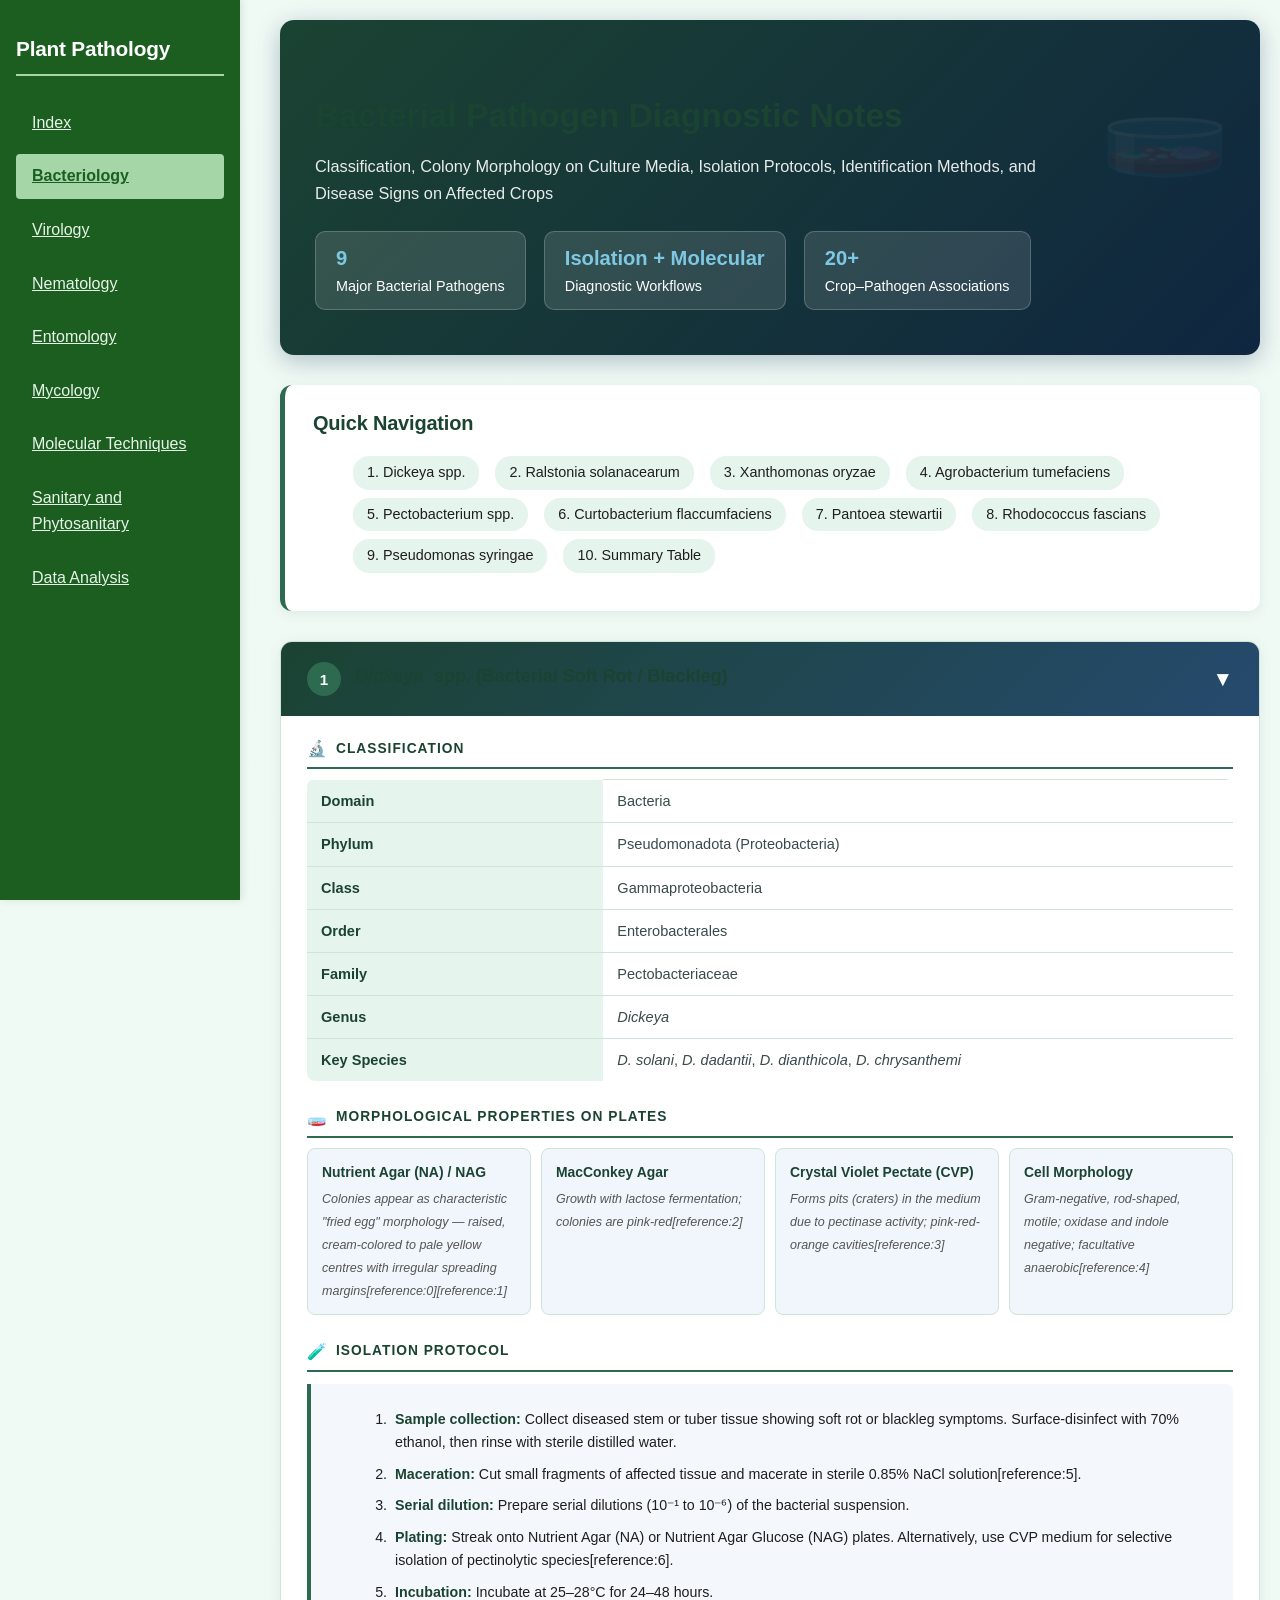
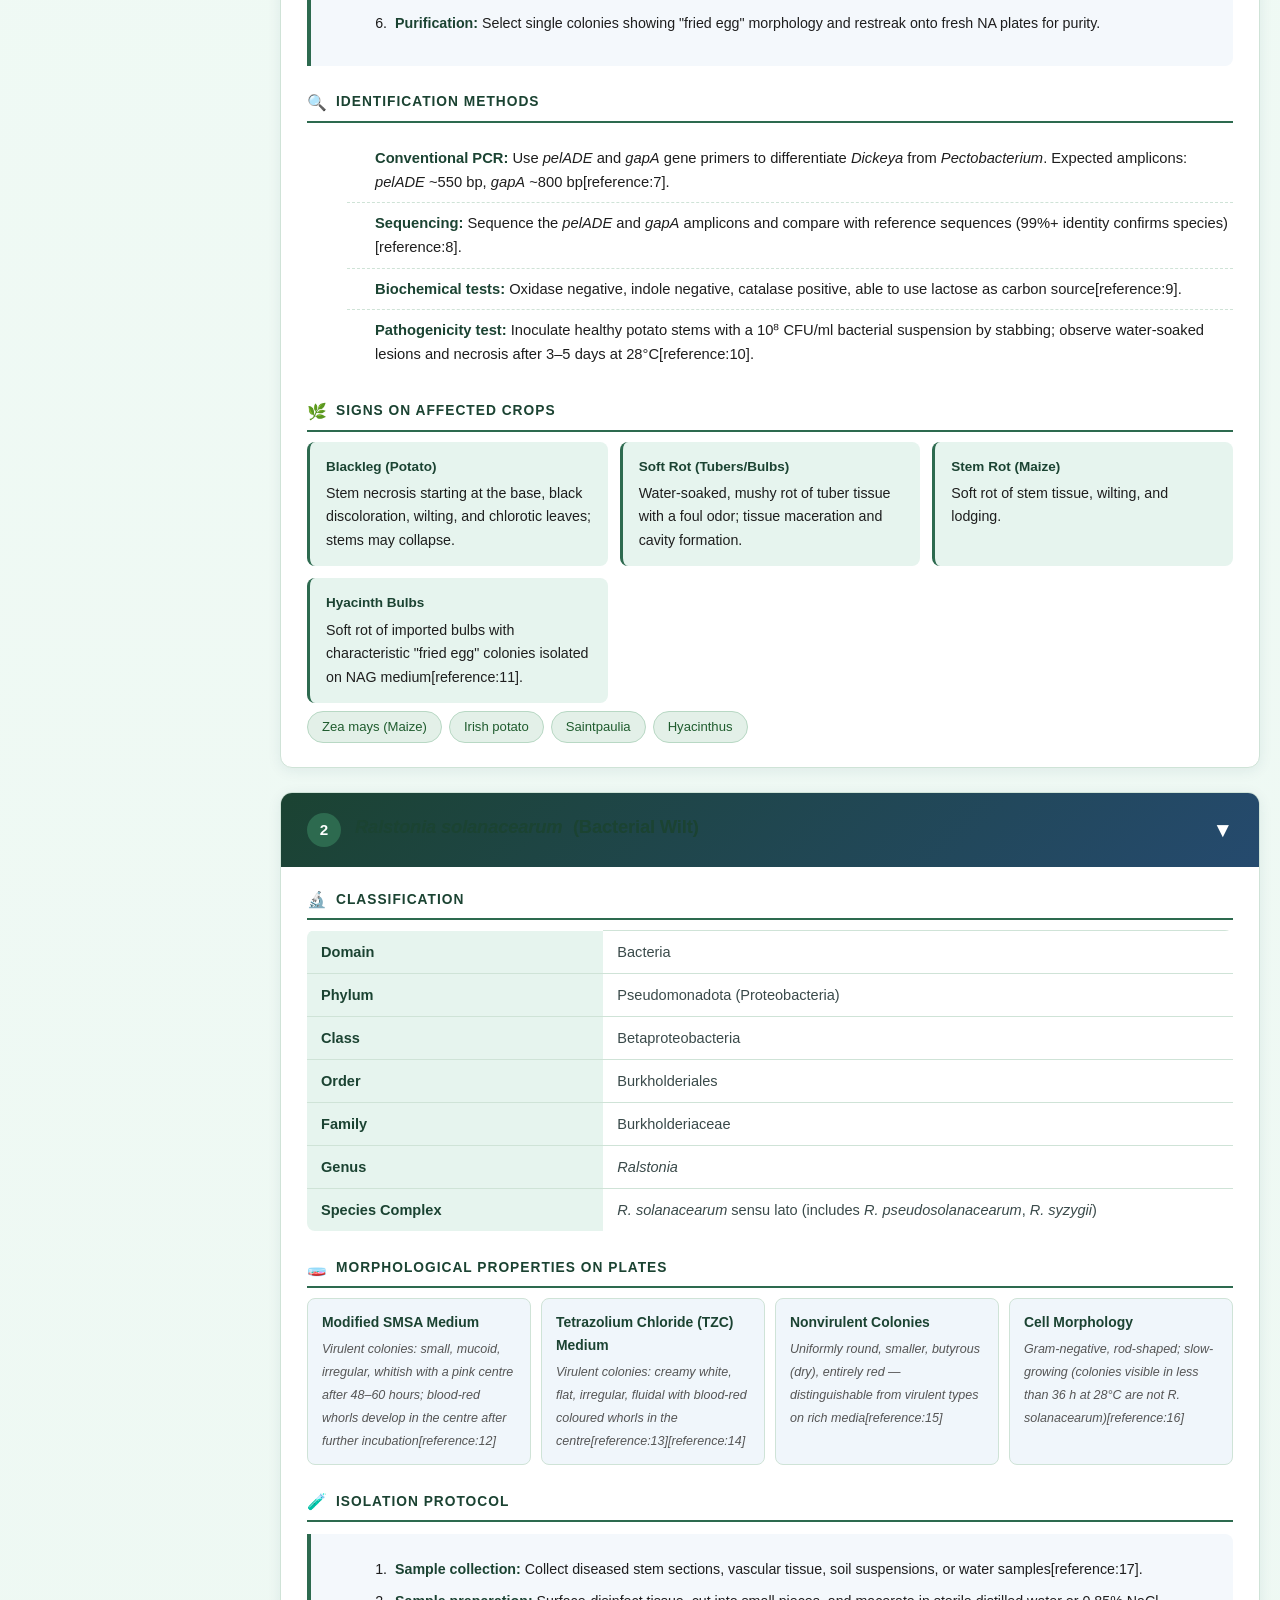
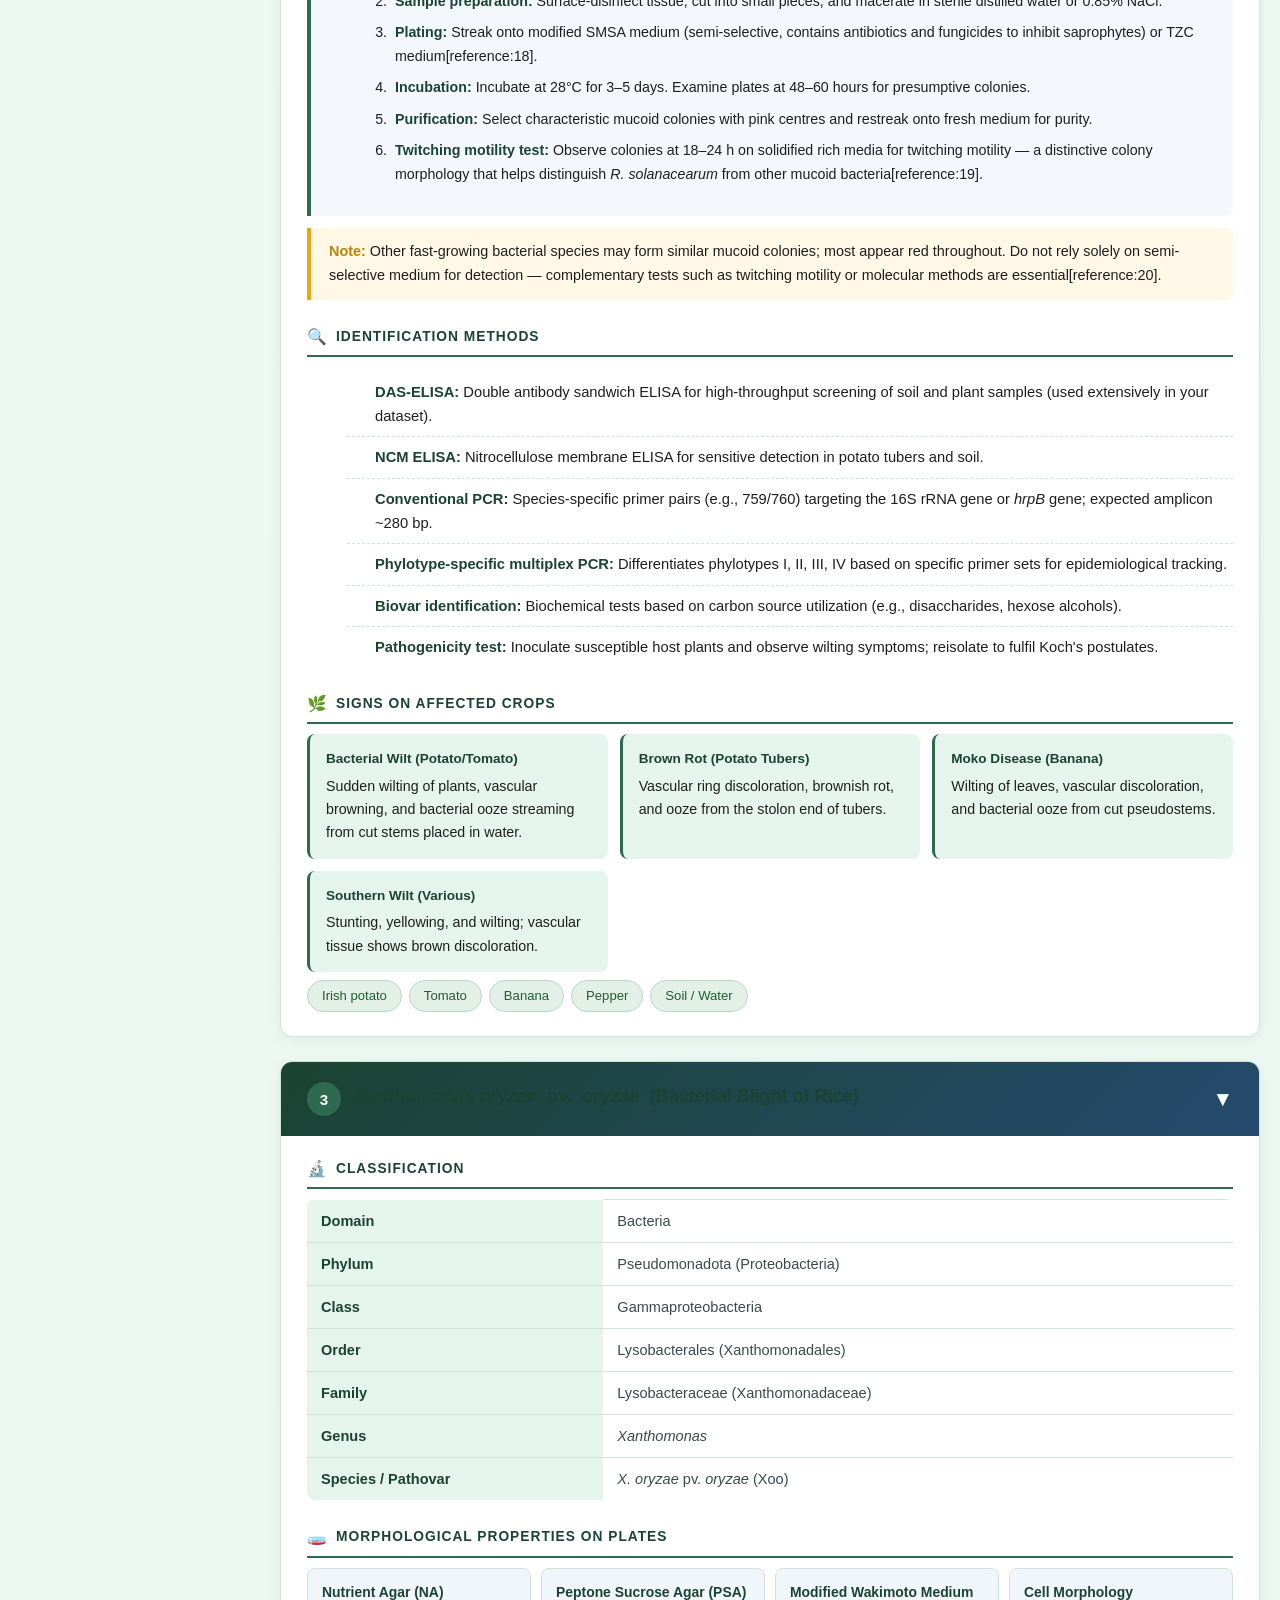
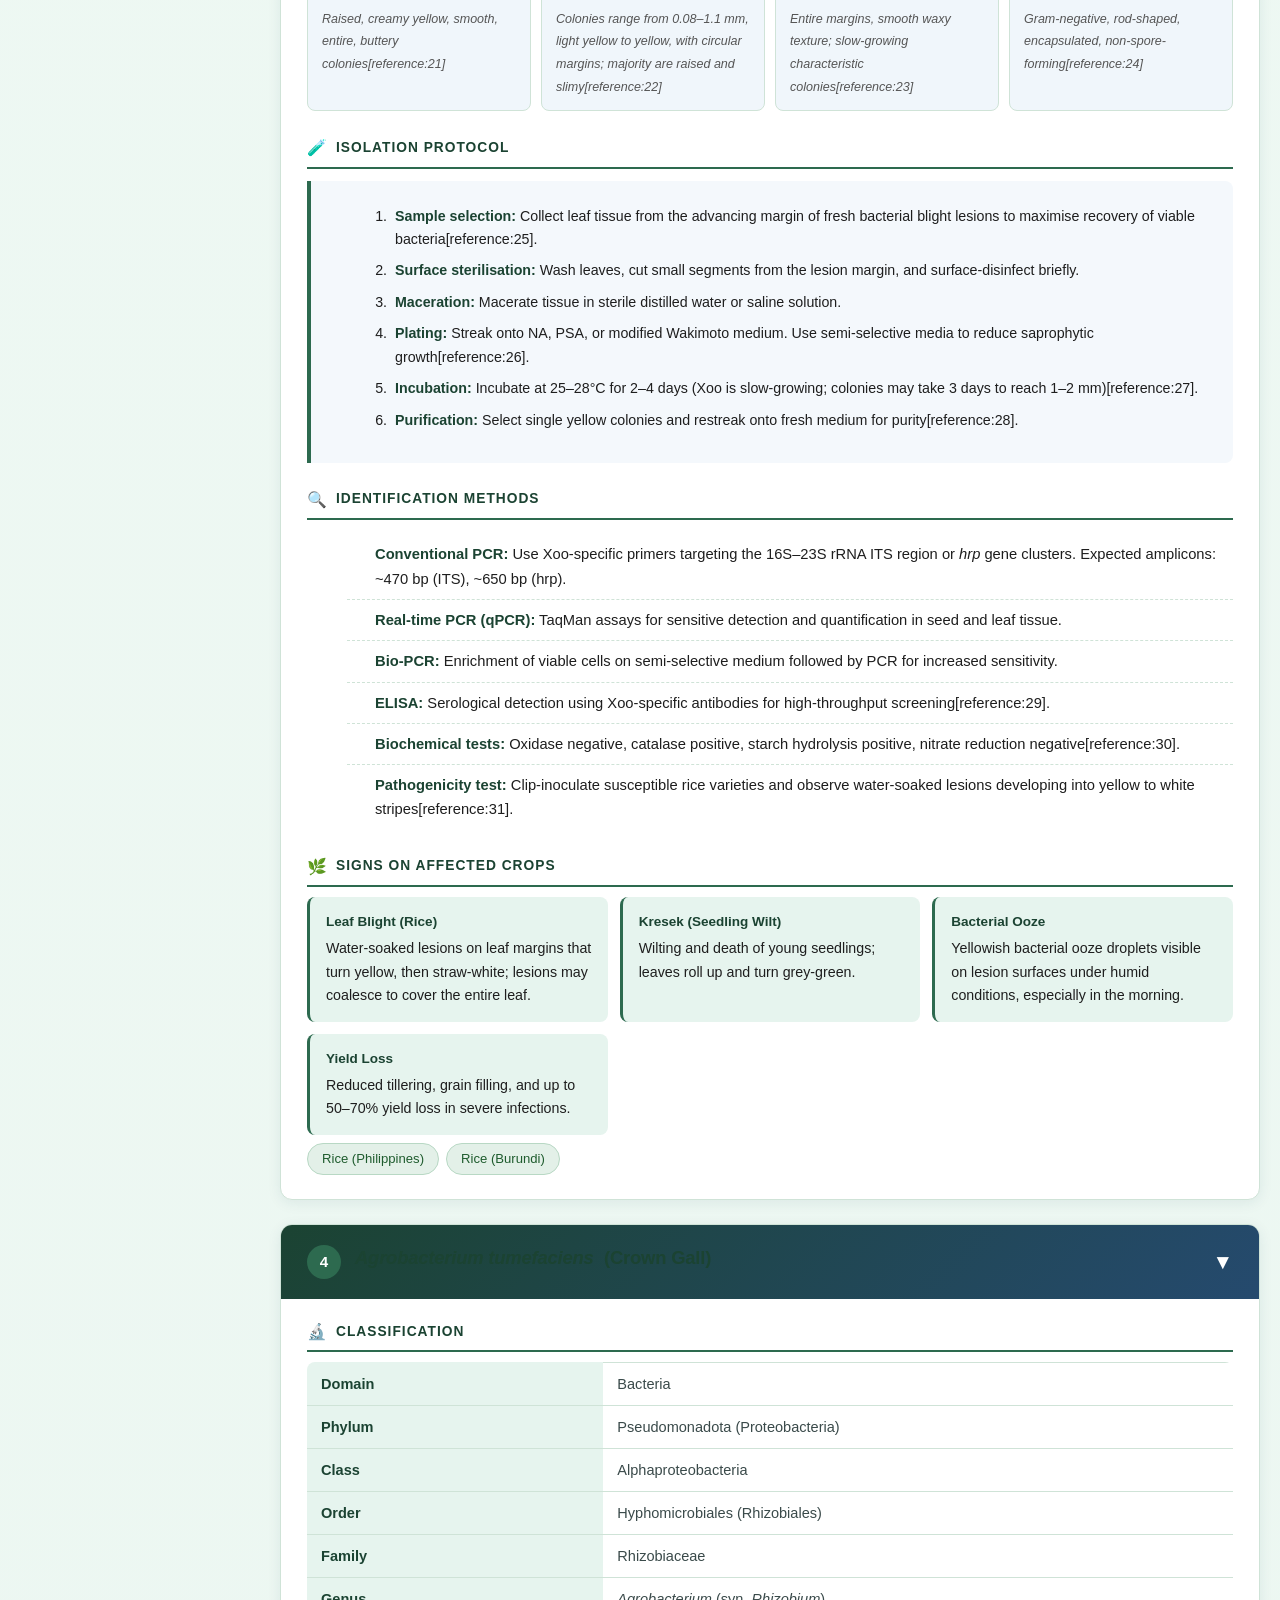
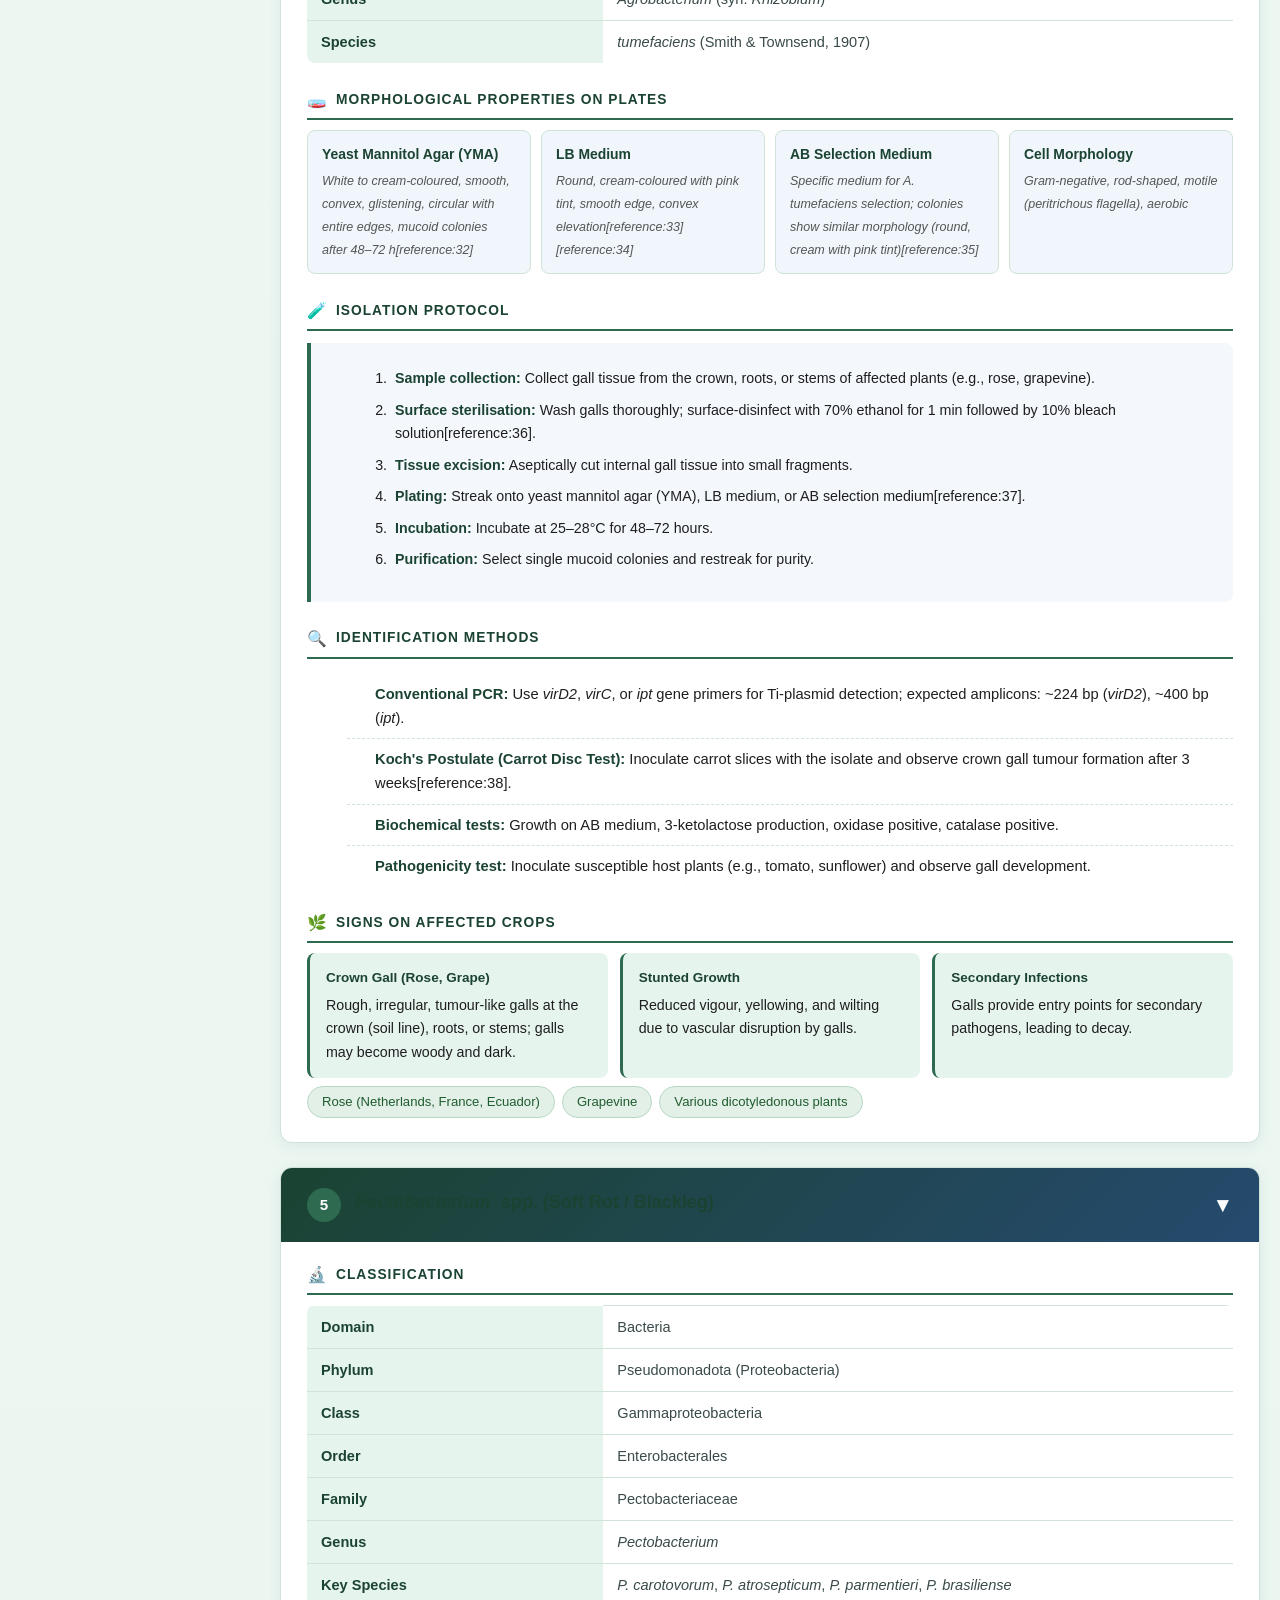
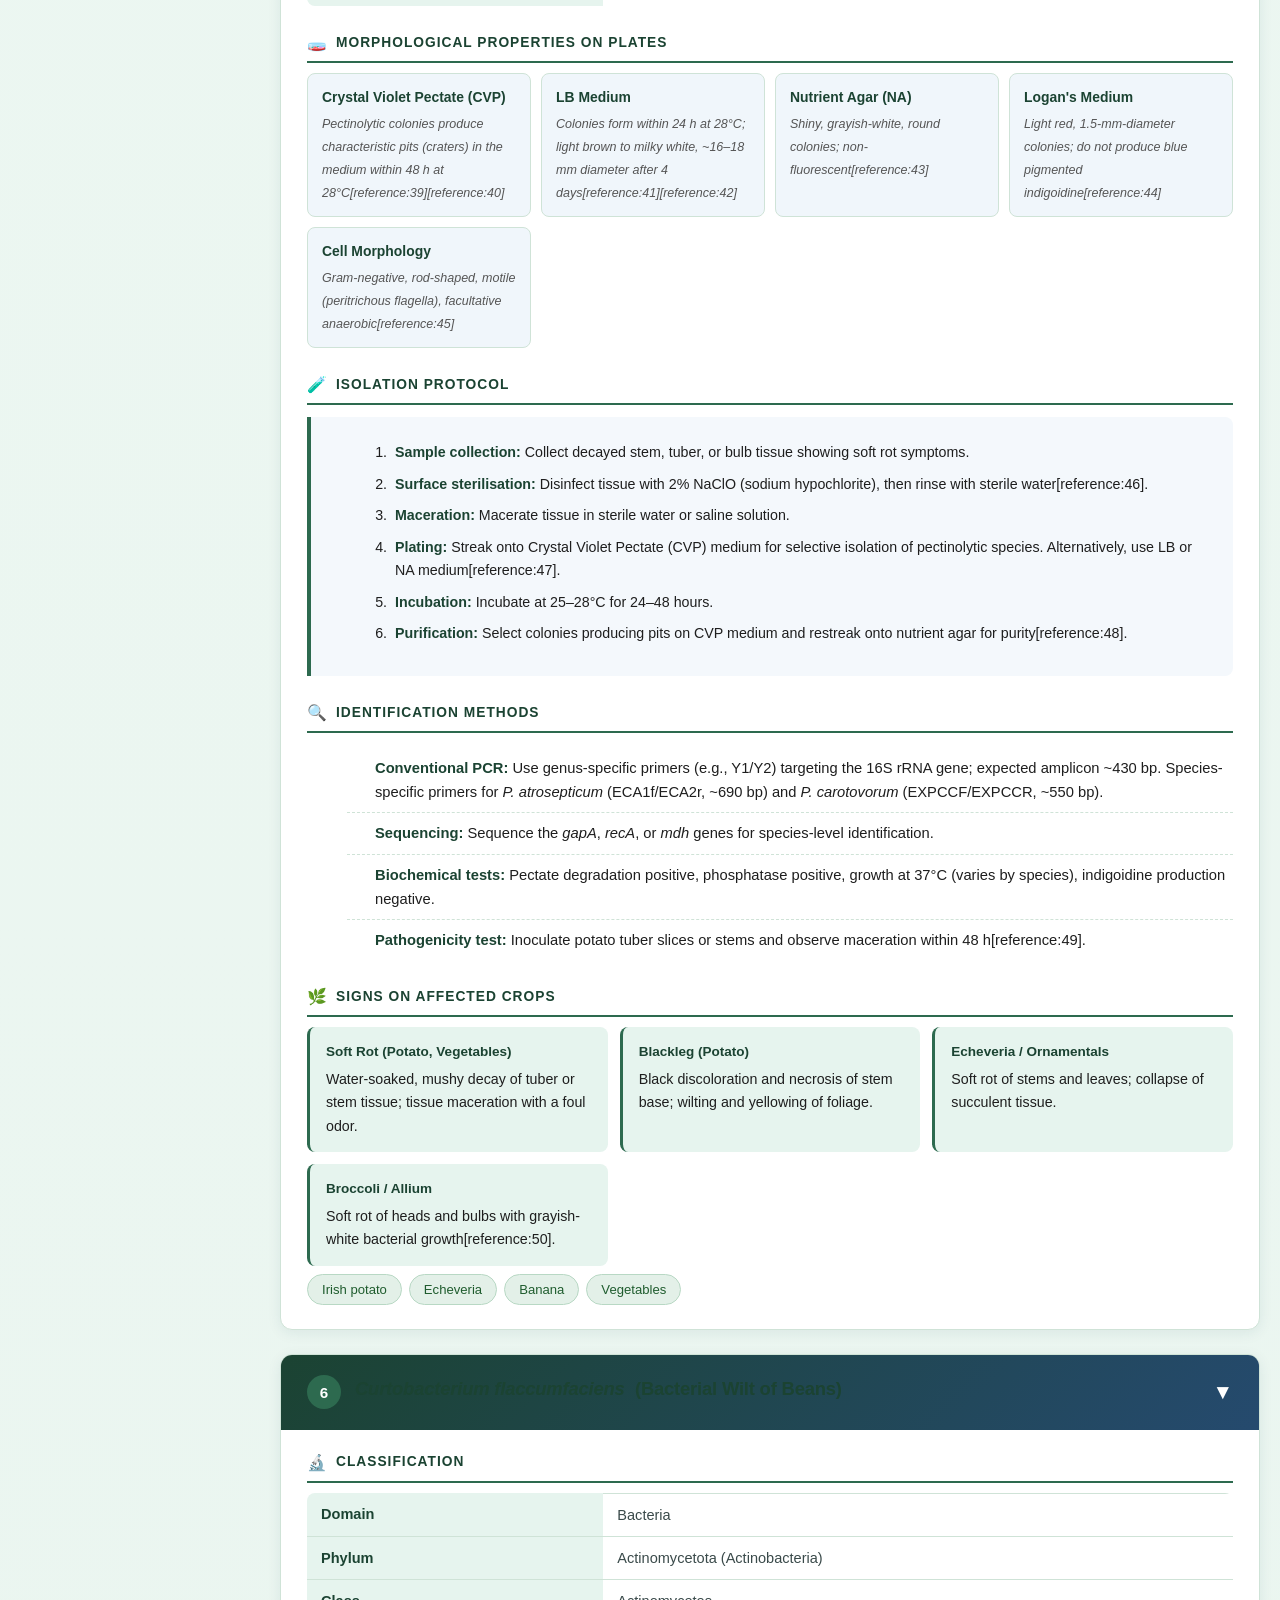
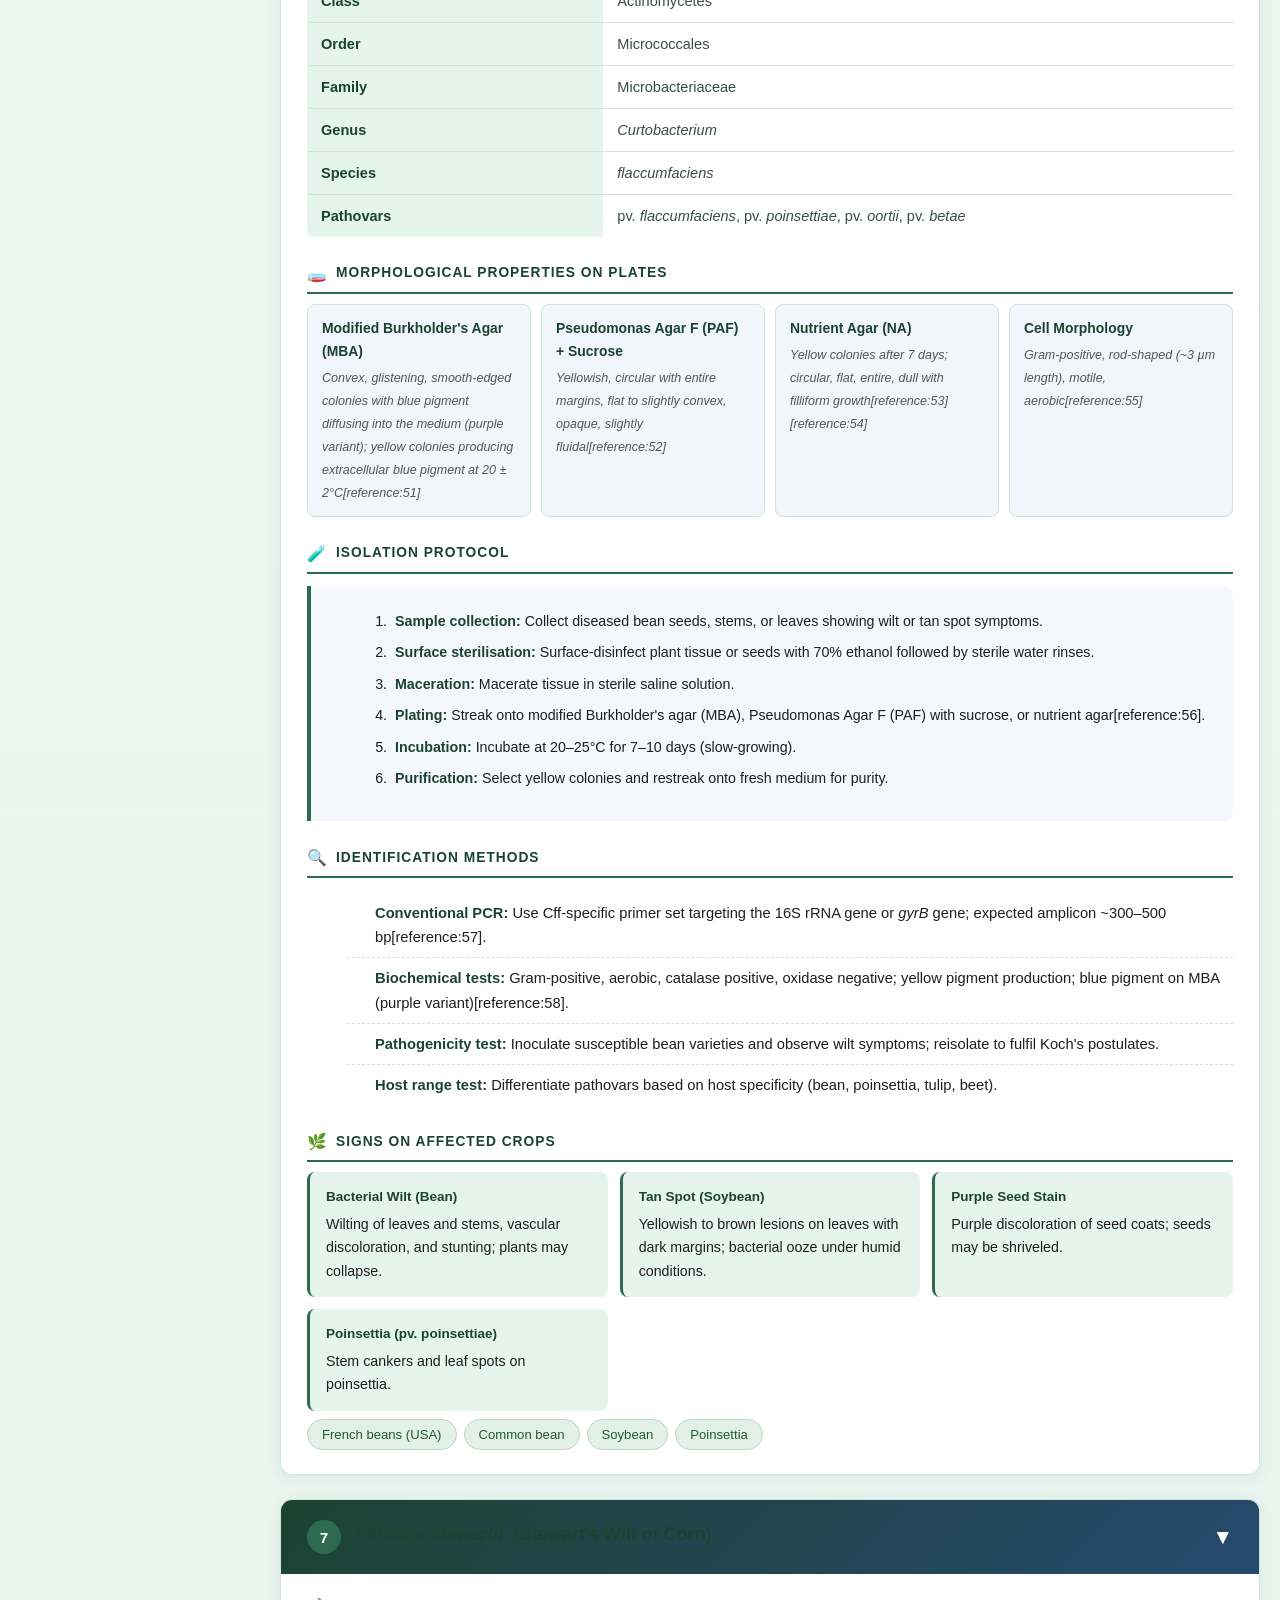
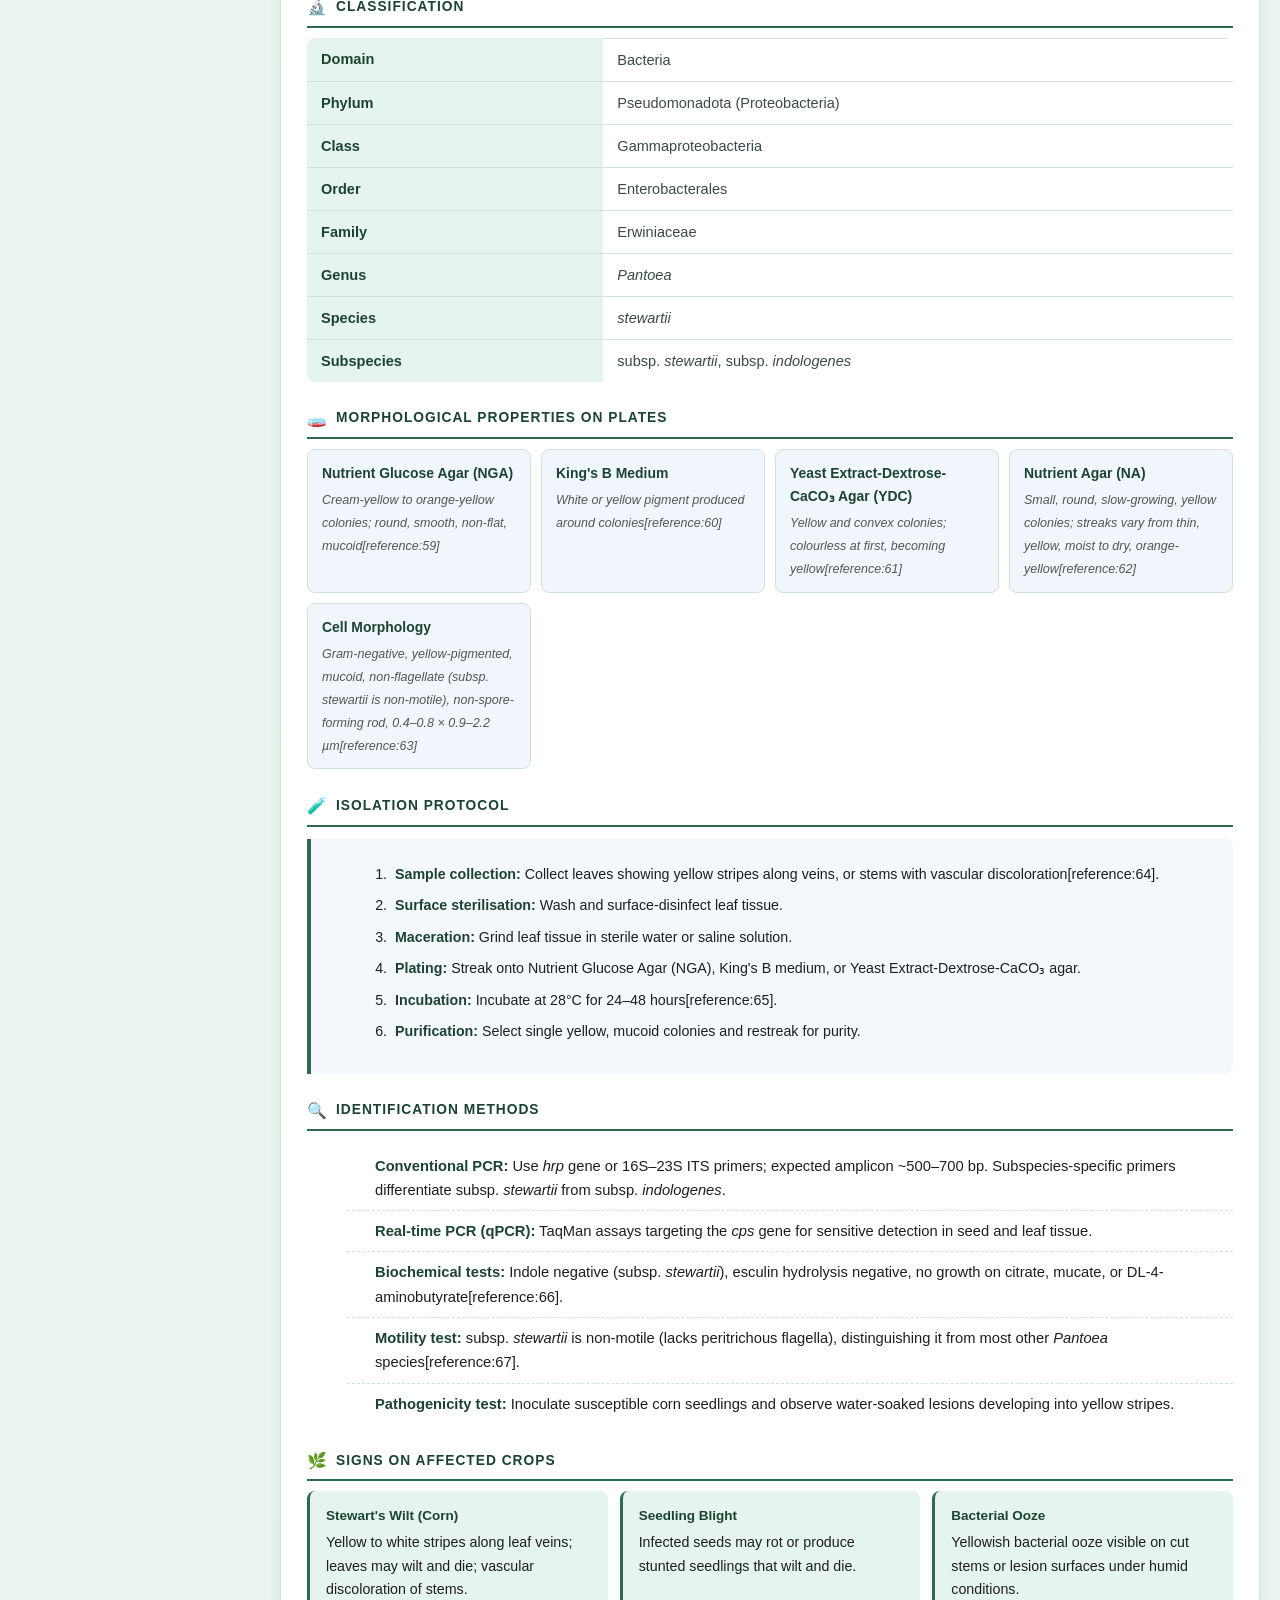
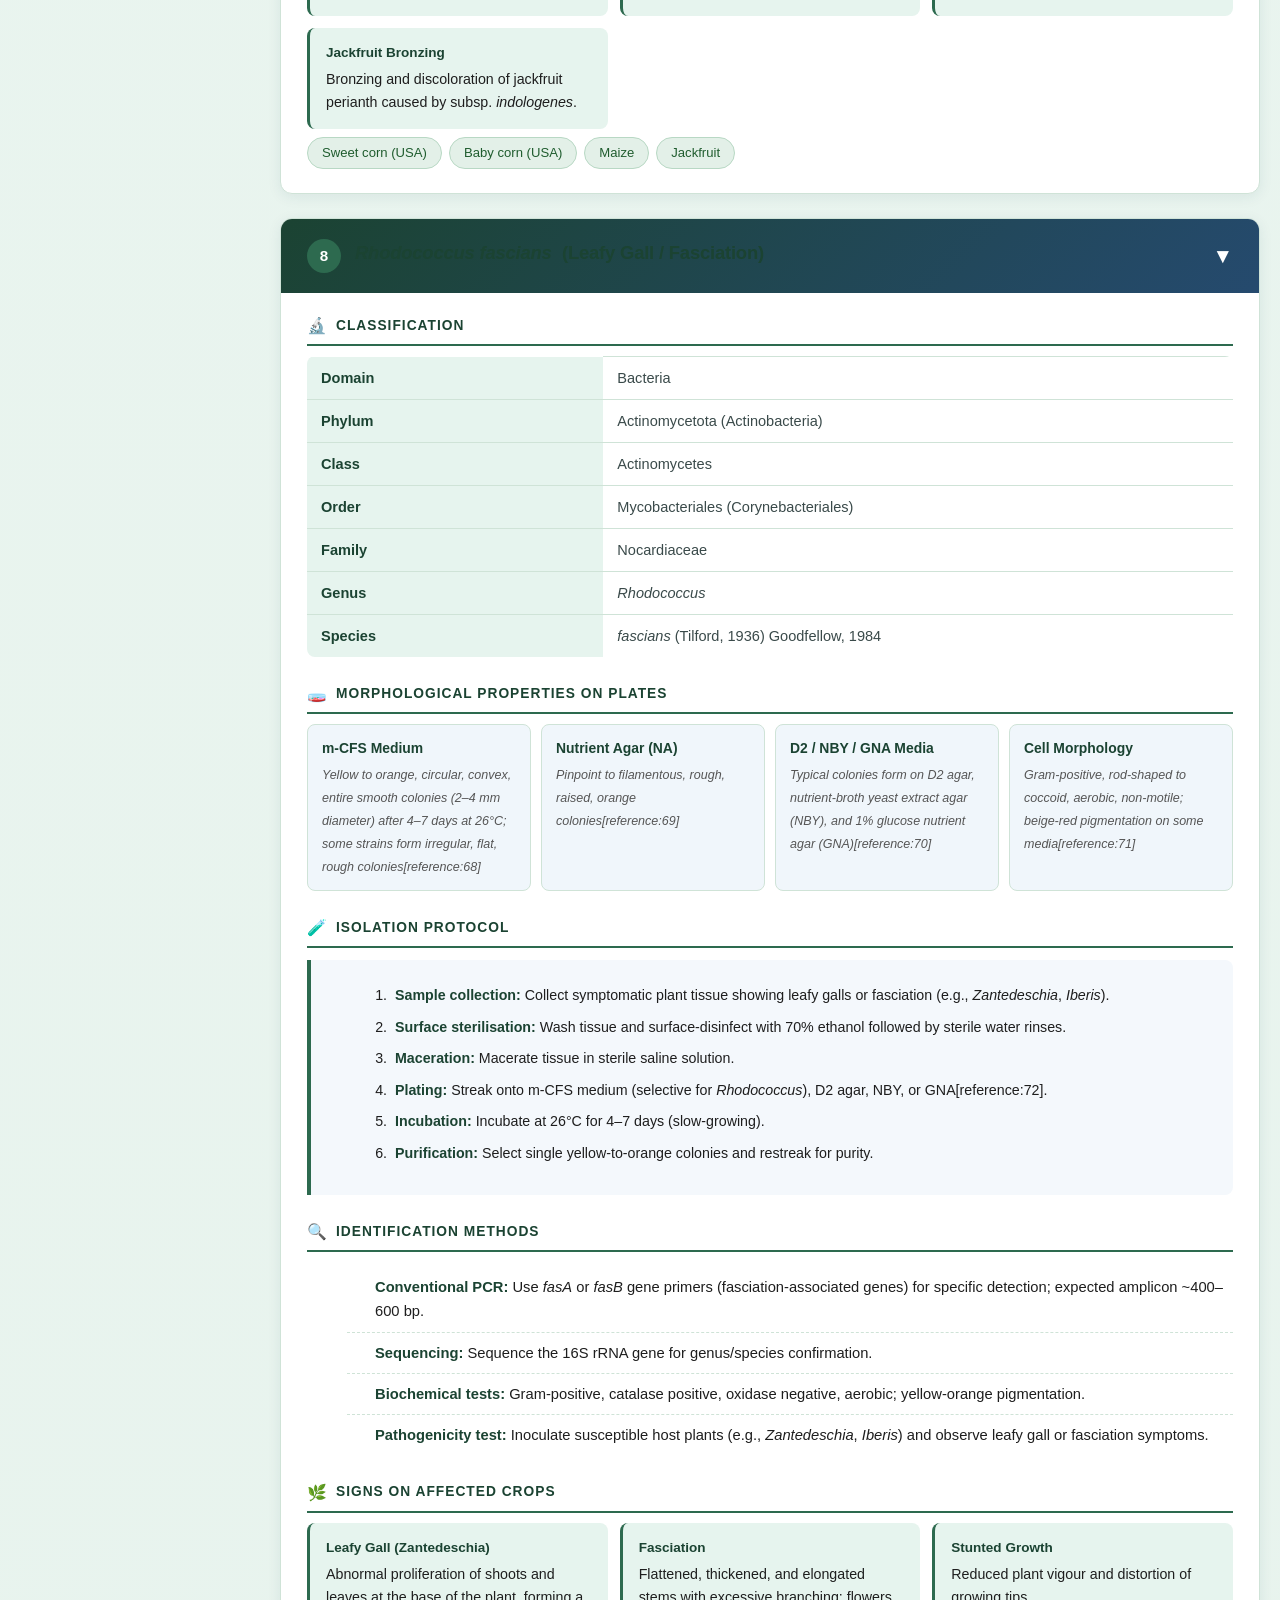
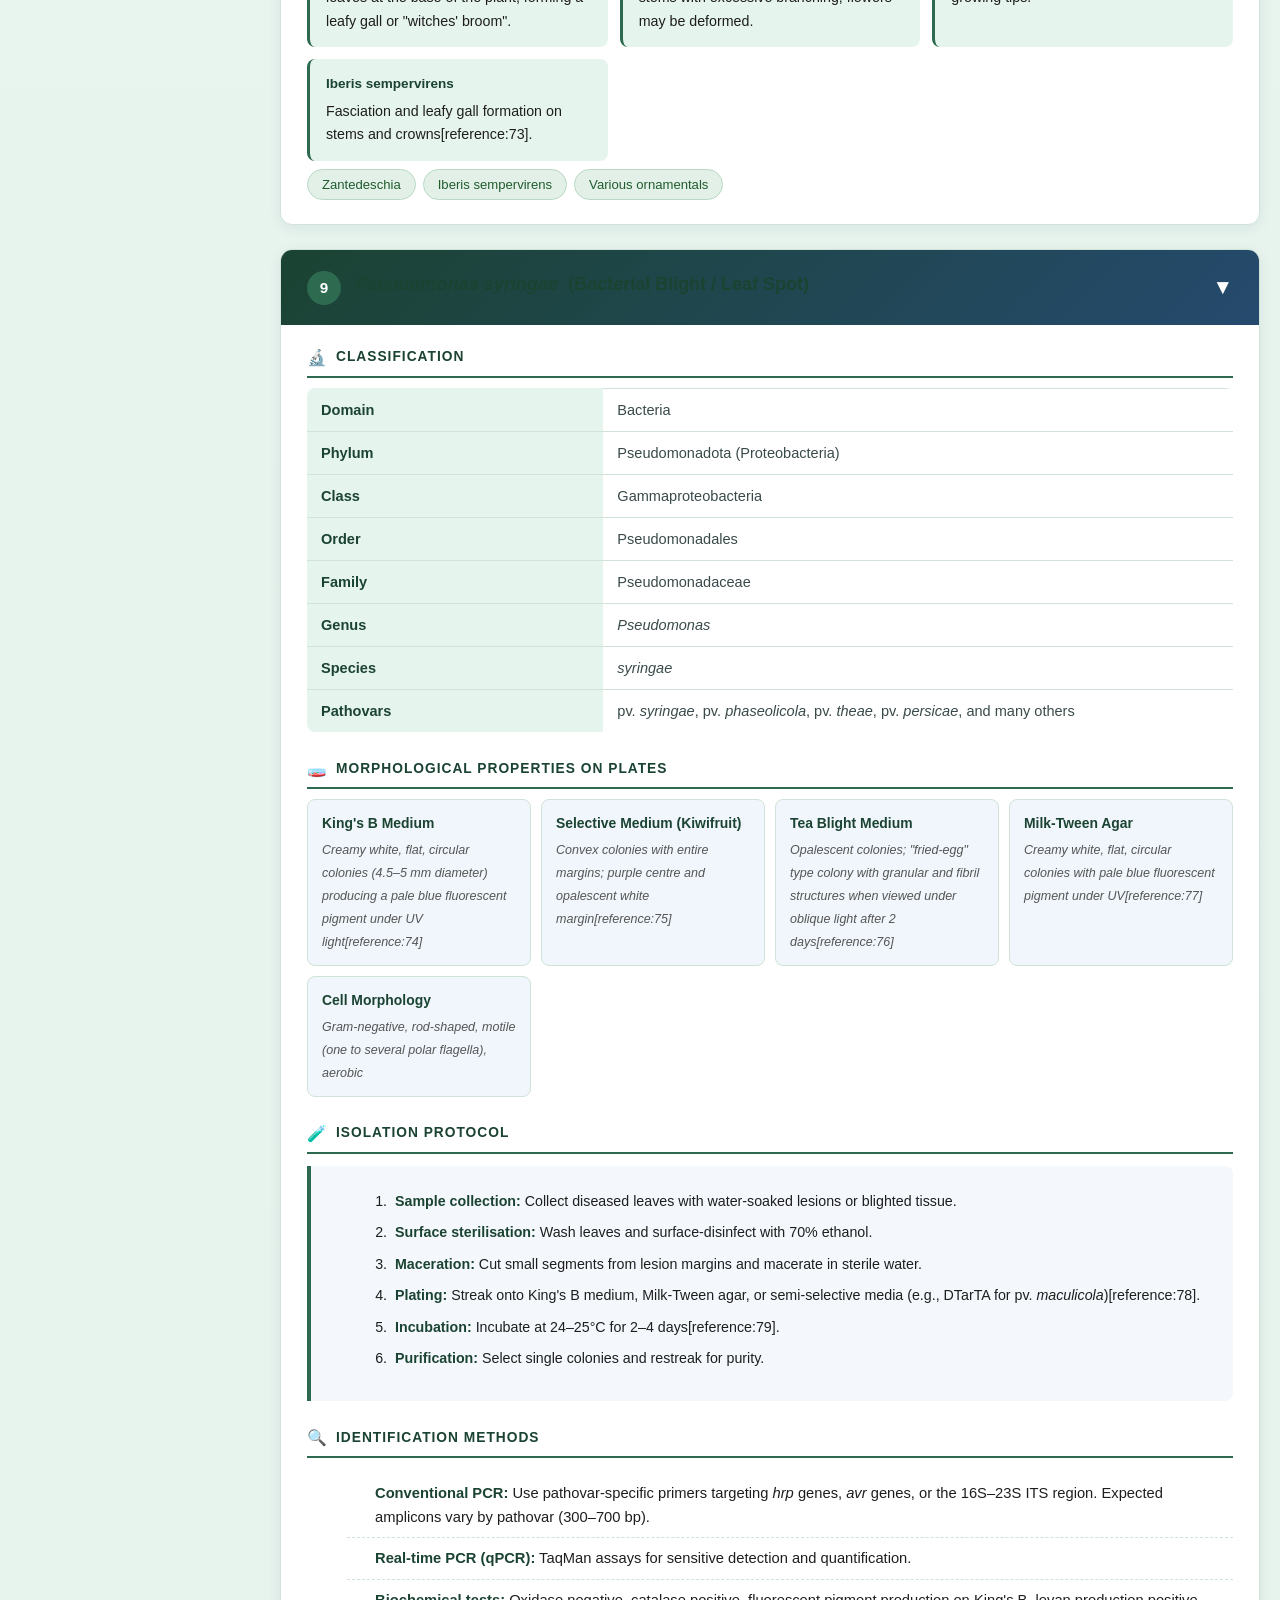
==== commit 853772db: "Remove all remaining inline CSS/JS from all pages - Remove inline onclick handlers from bacteriology" ====
--- a/bacteriology.html
+++ b/bacteriology.html
@@ -39,7 +39,7 @@
 <!-- 1. DICKEYA SPP. -->
 <!-- ============================================================ -->
 <div class="pathogen-card" id="dickeya">
-    <div class="pathogen-header" onclick="toggle(this)">
+    <div class="pathogen-header">
         <span class="pathogen-number">1</span>
         <h2><em>Dickeya</em> spp. (Bacterial Soft Rot / Blackleg)</h2>
         <span class="toggle-icon">▼</span>
@@ -117,7 +117,7 @@
 <!-- 2. RALSTONIA SOLANACEARUM -->
 <!-- ============================================================ -->
 <div class="pathogen-card" id="ralstonia">
-    <div class="pathogen-header" onclick="toggle(this)">
+    <div class="pathogen-header">
         <span class="pathogen-number">2</span>
         <h2><em>Ralstonia solanacearum</em> (Bacterial Wilt)</h2>
         <span class="toggle-icon">▼</span>
@@ -201,7 +201,7 @@
 <!-- 3. XANTHOMONAS ORYZAE -->
 <!-- ============================================================ -->
 <div class="pathogen-card" id="xanthomonas">
-    <div class="pathogen-header" onclick="toggle(this)">
+    <div class="pathogen-header">
         <span class="pathogen-number">3</span>
         <h2><em>Xanthomonas oryzae</em> pv. <em>oryzae</em> (Bacterial Blight of Rice)</h2>
         <span class="toggle-icon">▼</span>
@@ -279,7 +279,7 @@
 <!-- 4. AGROBACTERIUM TUMEFACIENS -->
 <!-- ============================================================ -->
 <div class="pathogen-card" id="agrobacterium">
-    <div class="pathogen-header" onclick="toggle(this)">
+    <div class="pathogen-header">
         <span class="pathogen-number">4</span>
         <h2><em>Agrobacterium tumefaciens</em> (Crown Gall)</h2>
         <span class="toggle-icon">▼</span>
@@ -355,7 +355,7 @@
 <!-- 5. PECTOBACTERIUM SPP. -->
 <!-- ============================================================ -->
 <div class="pathogen-card" id="pectobacterium">
-    <div class="pathogen-header" onclick="toggle(this)">
+    <div class="pathogen-header">
         <span class="pathogen-number">5</span>
         <h2><em>Pectobacterium</em> spp. (Soft Rot / Blackleg)</h2>
         <span class="toggle-icon">▼</span>
@@ -437,7 +437,7 @@
 <!-- 6. CURTOBACTERIUM FLACCUMFACIENS -->
 <!-- ============================================================ -->
 <div class="pathogen-card" id="curtobacterium">
-    <div class="pathogen-header" onclick="toggle(this)">
+    <div class="pathogen-header">
         <span class="pathogen-number">6</span>
         <h2><em>Curtobacterium flaccumfaciens</em> (Bacterial Wilt of Beans)</h2>
         <span class="toggle-icon">▼</span>
@@ -516,7 +516,7 @@
 <!-- 7. PANTOEA STEWARTII -->
 <!-- ============================================================ -->
 <div class="pathogen-card" id="pantoea">
-    <div class="pathogen-header" onclick="toggle(this)">
+    <div class="pathogen-header">
         <span class="pathogen-number">7</span>
         <h2><em>Pantoea stewartii</em> (Stewart's Wilt of Corn)</h2>
         <span class="toggle-icon">▼</span>
@@ -600,7 +600,7 @@
 <!-- 8. RHODOCOCCUS FASCIANS -->
 <!-- ============================================================ -->
 <div class="pathogen-card" id="rhodococcus">
-    <div class="pathogen-header" onclick="toggle(this)">
+    <div class="pathogen-header">
         <span class="pathogen-number">8</span>
         <h2><em>Rhodococcus fascians</em> (Leafy Gall / Fasciation)</h2>
         <span class="toggle-icon">▼</span>
@@ -677,7 +677,7 @@
 <!-- 9. PSEUDOMONAS SYRINGAE -->
 <!-- ============================================================ -->
 <div class="pathogen-card" id="pseudomonas">
-    <div class="pathogen-header" onclick="toggle(this)">
+    <div class="pathogen-header">
         <span class="pathogen-number">9</span>
         <h2><em>Pseudomonas syringae</em> (Bacterial Blight / Leaf Spot)</h2>
         <span class="toggle-icon">▼</span>
@@ -842,14 +842,14 @@
         </tbody>
     </table>
 
-    <div class="note-box" style="margin-top:20px;">
+    <div class="note-box spaced">
         <strong>General Best Practices:</strong> Always include positive and negative controls in PCR and ELISA assays. For soil and water samples, use semi-selective media to reduce saprophytic competition. Confirm presumptive isolates with at least two independent methods (e.g., PCR + pathogenicity test) before reporting a definitive identification. Maintain pure cultures on appropriate media slants or in glycerol stocks at −80°C for long-term preservation.
     </div>
 </div>
 
 <footer>
     <p><strong>Bacterial Pathogen Diagnostic Notes</strong> — Compiled from standard microbiological and molecular diagnostic protocols.</p>
-    <p style="margin-top:8px;">Always refer to validated diagnostic protocols (EPPO, ISTA, IPPC) and regional guidelines for regulatory testing and confirmation.</p>
+    <p>Always refer to validated diagnostic protocols (EPPO, ISTA, IPPC) and regional guidelines for regulatory testing and confirmation.</p>
 </footer>
 
 </div>
--- a/style.css
+++ b/style.css
@@ -5,8 +5,8 @@
   --ink:          #14261f;
   --ink-soft:     #2f463c;
   --muted:        #5b6f66;
-  --accent:       #0f7b5c;
-  --accent-dark:  #0a5a43;
+  --accent:       #2d6a4f;
+  --accent-dark:  #1b4332;
   --accent-soft:  #e6f4ee;
   --accent-line:  #b9ddd0;
   --line:         #d9e3de;
@@ -503,35 +503,89 @@
 }
 
 /* ============================================================
+   CAROUSEL
+   ============================================================ */
+.carousel-container {
+  max-width: 1200px;
+  margin: 30px auto;
+  border-radius: 14px;
+  overflow: hidden;
+  box-shadow: 0 6px 24px rgba(0, 0, 0, 0.12);
+}
+
+.carousel {
+  display: flex;
+  overflow-x: scroll;
+  overflow-y: hidden;
+  scroll-behavior: smooth;
+  scroll-snap-type: x mandatory;
+  width: 100%;
+  scrollbar-width: none;
+  height: 320px;
+}
+.carousel::-webkit-scrollbar { display: none; }
+
+.carousel img {
+  min-width: 100%;
+  height: 320px;
+  scroll-snap-align: start;
+  object-fit: cover;
+  object-position: center;
+}
+
+/* ============================================================
+   NAVIGATION BUTTONS (INDEX PAGE)
+   ============================================================ */
+.nav-grid {
+  display: grid;
+  grid-template-columns: repeat(auto-fit, minmax(220px, 1fr));
+  gap: 1rem;
+  margin: 30px auto;
+  max-width: 1200px;
+}
+
+.nav-btn {
+  display: block;
+  text-align: center;
+  padding: 16px 20px;
+  background: linear-gradient(135deg, var(--accent-dark), var(--accent));
+  color: #fff;
+  text-decoration: none;
+  font-size: 1.05em;
+  font-weight: 600;
+  border-radius: 12px;
+  border: none;
+  cursor: pointer;
+  box-shadow: 0 3px 12px rgba(0, 0, 0, 0.1);
+  transition: all 0.25s ease;
+}
+
+.nav-btn:hover {
+  transform: translateY(-2px);
+  box-shadow: 0 6px 20px rgba(0, 0, 0, 0.15);
+  background: linear-gradient(135deg, var(--accent), var(--accent-dark));
+}
+
+/* ============================================================
    BACTERIOLOGY PAGE
    ============================================================ */
 body.bacteriology {
-  --primary: #1a3a5c;
-  --secondary: #4a90c4;
-  --accent: #eef4fa;
-  --text: #2a2a2a;
-  --border: #d0dde8;
+  --primary: #1b4332;
+  --secondary: #2d6a4f;
+  --accent: #e6f4ee;
+  --text: #1e1e1e;
+  --border: #cfe3d7;
   --card-bg: #ffffff;
-  --highlight: #2c6e9e;
-  --danger: #c0392b;
-  --success: #27803a;
-  --ink: #2a2a2a;
-  --ink-soft: #2a2a2a;
+  --highlight: #2d6a4f;
+  --danger: #a02020;
+  --success: #1e7a3c;
+  --ink: #1e1e1e;
+  --ink-soft: #3a4a4a;
   --muted: #5a6a7a;
-  --accent: #0f7b5c;
-  --accent-dark: #0a5a43;
-  --accent-soft: #eef4fa;
-  --accent-line: #b9ddd0;
-  --line: #d0dde8;
-  --bg: #f5f9fd;
+  --line: #cfe3d7;
+  --bg: #f0faf5;
   --card: #ffffff;
-  --warn-bg: #fff8e6;
-  --warn-line: #f0d79a;
-  --warn-ink: #7a5a10;
-  --danger-bg: #fdecec;
-  --danger-line: #f3c2c2;
-  --danger-ink: #9b2226;
-  background: linear-gradient(180deg, #f5f9fd 0%, #eaf2f9 100%);
+  background: linear-gradient(180deg, #f0faf5 0%, #e6f2ec 100%);
 }
 
 body.bacteriology .container,
@@ -840,6 +894,9 @@
   display: inline-block;
 }
 body.bacteriology .summary-section p { font-size: 0.94em; color: #555; margin-top: 12px; }
+
+body.bacteriology .note-box.spaced { margin-top: 20px; }
+body.bacteriology footer p:not(:first-child) { margin-top: 8px; }
 
 body.bacteriology footer {
   text-align: center;
@@ -870,18 +927,18 @@
    VIROLOGY PAGE
    ============================================================ */
 body.virology {
-  --ink:          #14202e;
-  --ink-soft:     #2c3d4f;
-  --muted:        #5d6f80;
-  --accent:       #1d4e89;
-  --accent-dark:  #123a6b;
-  --accent-soft:  #e9f1fa;
-  --accent-line:  #b9d2ea;
-  --violet:       #5b3d8a;
-  --violet-soft:  #f0ebf9;
-  --violet-line:  #d6c9ec;
-  --line:         #dde5ec;
-  --bg:           #f5f8fb;
+  --ink:          #14261f;
+  --ink-soft:     #2c4a3a;
+  --muted:        #5a6e62;
+  --accent:       #2d6a4f;
+  --accent-dark:  #1b4332;
+  --accent-soft:  #e6f4ee;
+  --accent-line:  #b9ddd0;
+  --violet:       #3a5a4d;
+  --violet-soft:  #e8f0ec;
+  --violet-line:  #c8d8cc;
+  --line:         #d9e3de;
+  --bg:           #f6f9f7;
   --card:         #ffffff;
   --warn-bg:      #fff8e6;
   --warn-line:    #f0d79a;
@@ -1084,6 +1141,11 @@
   border-color: var(--violet-line);
 }
 body.virology .tag--quarantine {
+  background: #e74c3c;
+  color: #fff;
+}
+body.virology .abbr.abbr-bg { background: var(--muted); }
+body.virology .tag.tag-muted { background: #eef1f4; color: var(--muted); border-color: var(--line); }
   background: var(--danger-bg);
   color: var(--danger-ink);
   border-color: var(--danger-line);
@@ -1271,20 +1333,20 @@
    ENTOMOLOGY PAGE
    ============================================================ */
 body.entomology {
-  --primary: #4a2c1a;
-  --secondary: #c08552;
-  --accent: #f5ede1;
-  --text: #2a2a2a;
-  --border: #e0d5c5;
+  --primary: #3a5a3f;
+  --secondary: #2d6a4f;
+  --accent: #e6f4ee;
+  --text: #1e1e1e;
+  --border: #cfe3d7;
   --card-bg: #ffffff;
-  --highlight: #8b5a2b;
+  --highlight: #2d6a4f;
   --ink: #2a2a2a;
-  --ink-soft: #2a2a2a;
-  --muted: #7a6b58;
-  --line: #e0d5c5;
-  --bg: #faf6f0;
+  --ink-soft: #3a4a4a;
+  --muted: #5a6e62;
+  --line: #cfe3d7;
+  --bg: #f0faf5;
   --card: #ffffff;
-  background: linear-gradient(180deg, #faf6f0 0%, #f0e8dc 100%);
+  background: linear-gradient(180deg, #f0faf5 0%, #e6f2ec 100%);
 }
 
 body.entomology .wrap {
@@ -1569,6 +1631,14 @@
   margin-bottom: 12px;
   font-size: 1.15em;
 }
+
+body.entomology .note-box.spaced { margin-top: 16px; }
+body.entomology footer p:not(:first-child) { margin-top: 8px; }
+body.entomology .info-text-92 { font-size: 0.92em; margin-top: 10px; }
+body.entomology .info-text-9 { font-size: 0.9em; margin-top: 10px; }
+body.entomology .info-text-95 { font-size: 0.95em; margin-bottom: 14px; }
+body.entomology .disc-list { margin: 6px 0 0 20px; list-style: disc; font-size: 0.96em; }
+body.entomology .steps-list { margin-left: 22px; font-size: 0.94em; line-height: 1.9; }
 
 body.entomology footer {
   text-align: center;
@@ -1598,21 +1668,21 @@
    MYCOLOGY PAGE
    ============================================================ */
 body.mycology {
-  --ink:          #1e1a14;
-  --ink-soft:     #3b332a;
-  --muted:        #7a6b58;
-  --accent:       #6b4d1f;
-  --accent-dark:  #4a3413;
-  --accent-soft:  #f5efe3;
-  --accent-line:  #d9c9a8;
-  --moss:         #4a6b3d;
-  --moss-soft:    #eef3ea;
-  --moss-line:    #c6d6bd;
-  --bark:         #7a4a2e;
-  --bark-soft:    #f7ede6;
-  --bark-line:    #e0c4b3;
-  --line:         #e3dccf;
-  --bg:           #faf7f1;
+  --ink:          #1e2a1f;
+  --ink-soft:     #3a4a42;
+  --muted:        #5a6e62;
+  --accent:       #2d6a4f;
+  --accent-dark:  #1b4332;
+  --accent-soft:  #e6f4ee;
+  --accent-line:  #b9ddd0;
+  --moss:         #2d6a4f;
+  --moss-soft:    #e6f4ee;
+  --moss-line:    #b9ddd0;
+  --bark:         #5a734e;
+  --bark-soft:    #e8f0ec;
+  --bark-line:    #c8d8cc;
+  --line:         #d9e3de;
+  --bg:           #f6f9f7;
   --card:         #ffffff;
   background-image:
     radial-gradient(circle at 8% 0%, rgba(107,77,31,.07), transparent 42%),
@@ -1993,16 +2063,16 @@
    MOLECULAR PAGE
    ============================================================ */
 body.molecular {
-  --primary: #2c5f2d;
-  --secondary: #97bc62;
-  --accent: #f5f5f5;
-  --text: #1a1a1a;
-  --border: #d0d0d0;
+  --primary: #1b4332;
+  --secondary: #2d6a4f;
+  --accent: #e6f4ee;
+  --text: #1e1e1e;
+  --border: #cfe3d7;
   --ink: #1a1a1a;
-  --ink-soft: #1a1a1a;
-  --muted: #666;
-  --line: #d0d0d0;
-  --bg: #fafafa;
+  --ink-soft: #3a4a4a;
+  --muted: #5a6e62;
+  --line: #cfe3d7;
+  --bg: #f0faf5;
   --card: #ffffff;
 }
 
@@ -2109,6 +2179,7 @@
 }
 body.molecular .info-grid dt { font-weight: 600; color: #555; }
 body.molecular .info-grid dd { margin: 0; }
+body.molecular .info-list { margin-left: 18px; font-size: 0.93em; }
 body.molecular .protocol-box {
   background: #f8f9fa;
   border-left: 4px solid var(--secondary);
@@ -2160,16 +2231,16 @@
    NEMATOLOGY PAGE
    ============================================================ */
 body.nematology {
-  --nematode: #1e4e79;
-  --nematode-soft: #e8f0f7;
-  --nematode-line: #bcd8ed;
+  --nematode: #2d6a4f;
+  --nematode-soft: #e6f4ee;
+  --nematode-line: #b9ddd0;
   --ink: #1e3a5f;
   --ink-soft: #374e6e;
-  --muted: #5a7088;
-  --accent: #1e4e79;
-  --accent-dark: #173e61;
-  --accent-soft: #e8f0f7;
-  --accent-line: #bcd8ed;
+  --muted: #5a6e62;
+  --accent: #2d6a4f;
+  --accent-dark: #1b4332;
+  --accent-soft: #e6f4ee;
+  --accent-line: #b9ddd0;
   --line: #d0e0ec;
   --bg: #f4f7fa;
   --card: #ffffff;
@@ -2428,36 +2499,697 @@
    SANITARY & PHYTO-sanitary PAGE
    ============================================================ */
 body.sanitary {
-  --primary: #0c4a6e;
-  --secondary: #0ea5e9;
-  --accent: #0c4a6e;
-  --accent-dark: #073452;
-  --accent-soft: #e0f2ff;
-  --accent-line: #a5d4f0;
-  --ink: #0f2240;
-  --ink-soft: #2c4a6e;
-  --muted: #5a7088;
-  --line: #bed3e7;
-  --bg: #f0f6ff;
+  --primary: #1b4332;
+  --secondary: #2d6a4f;
+  --gold: #9daa5e;
+  --accent: #e6f4ee;
+  --text: #1e1e1e;
+  --border: #cfe3d7;
+  --card-bg: #ffffff;
+  --success: #1e7a3c;
+  --danger: #a02020;
+  --blue: #2d6a4f;
+  --ink: #1e1e1e;
+  --ink-soft: #3a4a42;
+  --muted: #5a6e62;
+  --line: #cfe3d7;
+  --bg: #f0faf5;
   --card: #ffffff;
-  background: linear-gradient(180deg, #f0f6ff 0%, #e6f0ff 100%);
+  background: linear-gradient(180deg, #f0faf5 0%, #e6f2ec 100%);
 }
 
 /* ============================================================
    DATA ANALYSIS PAGE
    ============================================================ */
 body.datanalysis {
-  --primary: #4a148c;
-  --secondary: #ab49bc;
-  --accent: #4a148c;
-  --accent-dark: #3a0d6e;
-  --accent-soft: #f3e5f5;
-  --accent-line: #d3bcc9;
-  --ink: #2e104f;
-  --ink-soft: #4a3a5e;
-  --muted: #7a5a8a;
-  --line: #d9c2e6;
-  --bg: #faf4ff;
+  --primary: #1b4332;
+  --secondary: #2d6a4f;
+  --gold: #9daa5e;
+  --accent: #e6f4ee;
+  --text: #1e1e1e;
+  --border: #cfe3d7;
+  --card-bg: #ffffff;
+  --success: #1e7a3c;
+  --danger: #a02020;
+  --ink: #1e1e1e;
+  --ink-soft: #2a3a4a;
+  --muted: #5a6e7a;
+  --line: #cfe3d7;
+  --bg: #f0faf5;
   --card: #ffffff;
-  background: linear-gradient(180deg, #faf4ff 0%, #f3e8ff 100%);
-}
+  background: linear-gradient(180deg, #f0faf5 0%, #e6f2ec 100%);
+}
+
+/* ============================================================
+   SANITARY PAGE ELEMENT STYLES
+   ============================================================ */
+body.sanitary .wrap {
+  max-width: 1200px;
+  margin: 0 auto;
+  padding: 0 1rem 4rem;
+}
+body.sanitary .wrap { margin-left: 260px; }
+@media (max-width: 767px) {
+  body.sanitary .wrap { margin-left: 0; }
+}
+
+body.sanitary header {
+  background: linear-gradient(135deg, var(--primary), #0b2419);
+  color: #fff;
+  padding: 48px 38px;
+  border-radius: var(--radius);
+  margin-bottom: 30px;
+  box-shadow: var(--shadow);
+  position: relative;
+  overflow: hidden;
+}
+body.sanitary header::before {
+  content: "🌍";
+  position: absolute;
+  right: 35px;
+  top: 15px;
+  font-size: 7em;
+  opacity: 0.08;
+}
+body.sanitary header h1 { margin: 0 0 10px; font-size: 2.1em; }
+body.sanitary header p { opacity: 0.92; font-size: 1.03em; max-width: 800px; }
+
+body.sanitary .stats { display: flex; gap: 18px; margin-top: 24px; flex-wrap: wrap; }
+body.sanitary .stat-badge {
+  background: rgba(255,255,255,0.12);
+  border: 1px solid rgba(255,255,255,0.2);
+  padding: 10px 20px;
+  border-radius: 10px;
+  font-size: 0.9em;
+}
+body.sanitary .stat-badge strong { font-size: 1.4em; display: block; color: var(--gold); }
+
+body.sanitary nav.toc {
+  background: var(--card-bg);
+  border-radius: 12px;
+  padding: 22px 28px;
+  margin-bottom: 30px;
+  box-shadow: 0 3px 12px rgba(27, 67, 50, 0.08);
+  border-left: 5px solid var(--gold);
+}
+body.sanitary nav.toc h2 { margin-bottom: 14px; color: var(--primary); font-size: 1.25em; }
+body.sanitary nav.toc ul { list-style: none; display: flex; flex-wrap: wrap; gap: 8px 16px; }
+body.sanitary nav.toc a {
+  color: var(--text);
+  text-decoration: none;
+  font-size: 0.9em;
+  padding: 5px 14px;
+  border-radius: 16px;
+  background: var(--accent);
+  transition: all 0.2s;
+  display: inline-block;
+}
+body.sanitary nav.toc a:hover { background: var(--secondary); color: #fff; }
+
+body.sanitary .card {
+  background: var(--card-bg);
+  border-radius: 12px;
+  margin-bottom: 26px;
+  box-shadow: 0 3px 14px rgba(27, 67, 50, 0.08);
+  overflow: hidden;
+  border: 1px solid var(--border);
+}
+
+body.sanitary .card-header {
+  display: flex;
+  align-items: center;
+  gap: 14px;
+  padding: 20px 28px;
+  background: linear-gradient(135deg, var(--primary), #24523c);
+  color: #fff;
+  cursor: pointer;
+  user-select: none;
+  transition: background 0.25s;
+}
+body.sanitary .card-header:hover { background: linear-gradient(135deg, #133226, #1c3f2f); }
+body.sanitary .card-header h2 { font-size: 1.18em; flex: 1; line-height: 1.35; }
+body.sanitary .card-header .toggle-icon { font-size: 1.3em; transition: transform 0.3s; flex-shrink: 0; }
+body.sanitary .card-header.collapsed .toggle-icon { transform: rotate(-90deg); }
+body.sanitary .card-num {
+  background: var(--gold);
+  color: var(--primary);
+  width: 36px; height: 36px;
+  border-radius: 50%;
+  display: flex; align-items: center; justify-content: center;
+  font-weight: 800; font-size: 1em;
+  flex-shrink: 0;
+}
+body.sanitary .card-body { padding: 0 28px 26px; display: block; }
+body.sanitary .card-body.hidden { display: none; }
+
+body.sanitary .section-label {
+  font-weight: 700;
+  color: var(--primary);
+  font-size: 0.88em;
+  text-transform: uppercase;
+  letter-spacing: 1px;
+  margin: 26px 0 10px;
+  border-bottom: 2px solid var(--gold);
+  padding-bottom: 5px;
+  display: flex; align-items: center; gap: 8px;
+}
+body.sanitary .section-label:first-child { margin-top: 22px; }
+
+body.sanitary .info-list { list-style: none; font-size: 0.93em; }
+body.sanitary .info-list li {
+  padding: 8px 0 8px 26px;
+  position: relative;
+  border-bottom: 1px dashed var(--border);
+}
+body.sanitary .info-list li:last-child { border-bottom: none; }
+body.sanitary .info-list li::before {
+  content: "▸"; position: absolute; left: 6px;
+  color: var(--secondary); font-weight: 700;
+}
+body.sanitary .info-list li strong { color: var(--primary); }
+
+body.sanitary table.data-table {
+  width: 100%;
+  border-collapse: collapse;
+  font-size: 0.88em;
+  margin: 12px 0 18px;
+  border-radius: 8px;
+  overflow: hidden;
+  box-shadow: 0 1px 6px rgba(27,67,50,0.07);
+}
+body.sanitary table.data-table th {
+  background: var(--primary);
+  color: #fff;
+  padding: 11px 10px;
+  text-align: left;
+  font-weight: 600;
+  font-size: 0.92em;
+}
+body.sanitary table.data-table td {
+  padding: 9px 10px;
+  border-bottom: 1px solid var(--border);
+  background: #fff;
+  vertical-align: top;
+}
+body.sanitary table.data-table tr:nth-child(even) td { background: #f8fbf9; }
+body.sanitary table.data-table tr:hover td { background: var(--accent); }
+body.sanitary table.data-table td.ispm-code {
+  font-weight: 800;
+  color: var(--primary);
+  white-space: nowrap;
+  width: 90px;
+}
+
+body.sanitary .stage-grid {
+  display: grid;
+  grid-template-columns: repeat(auto-fill, minmax(300px, 1fr));
+  gap: 14px;
+  margin-top: 12px;
+}
+body.sanitary .stage-item {
+  background: var(--accent);
+  border-radius: 10px;
+  padding: 16px 18px;
+  border-left: 4px solid var(--secondary);
+  font-size: 0.9em;
+}
+body.sanitary .stage-item .stage-num {
+  display: inline-block;
+  background: var(--secondary);
+  color: #fff;
+  width: 26px; height: 26px;
+  line-height: 26px;
+  text-align: center;
+  border-radius: 50%;
+  font-weight: 700;
+  font-size: 0.9em;
+  margin-right: 8px;
+}
+body.sanitary .stage-item strong {
+  display: block;
+  color: var(--primary);
+  margin: 8px 0 4px;
+  font-size: 1.0em;
+}
+
+body.sanitary .principle-grid {
+  display: grid;
+  grid-template-columns: repeat(auto-fill, minmax(260px, 1fr));
+  gap: 12px;
+  margin-top: 12px;
+}
+body.sanitary .principle-item {
+  background: #f4f8fb;
+  border-radius: 10px;
+  padding: 14px 16px;
+  border-top: 3px solid var(--blue);
+  font-size: 0.88em;
+}
+body.sanitary .principle-item strong {
+  display: block;
+  color: var(--blue);
+  margin-bottom: 4px;
+  font-size: 0.98em;
+}
+
+body.sanitary .note-box {
+  background: #fff8e6;
+  border-left: 4px solid var(--gold);
+  padding: 13px 18px;
+  border-radius: 0 8px 8px 0;
+  margin: 14px 0;
+  font-size: 0.9em;
+}
+body.sanitary .note-box strong { color: #9a7b1e; }
+
+body.sanitary .interpret-box {
+  background: #e8f5ee;
+  border-left: 4px solid var(--success);
+  padding: 14px 20px;
+  border-radius: 0 8px 8px 0;
+  margin: 14px 0;
+  font-size: 0.92em;
+}
+body.sanitary .interpret-box strong { color: var(--success); }
+
+body.sanitary .timeline {
+  position: relative;
+  margin: 20px 0 10px;
+  padding-left: 34px;
+  border-left: 3px solid var(--gold);
+}
+body.sanitary .timeline-item {
+  position: relative;
+  margin-bottom: 22px;
+  font-size: 0.92em;
+}
+body.sanitary .timeline-item::before {
+  content: "";
+  position: absolute;
+  left: -43px;
+  top: 5px;
+  width: 15px; height: 15px;
+  border-radius: 50%;
+  background: var(--secondary);
+  border: 3px solid #fff;
+  box-shadow: 0 0 0 2px var(--secondary);
+}
+body.sanitary .timeline-item .year {
+  font-weight: 800;
+  color: var(--primary);
+  font-size: 1.05em;
+  display: block;
+  margin-bottom: 3px;
+}
+
+body.sanitary .compare-table {
+  width: 100%;
+  border-collapse: collapse;
+  font-size: 0.87em;
+  background: #fff;
+  border-radius: 10px;
+  overflow: hidden;
+  box-shadow: 0 2px 10px rgba(27,67,50,0.08);
+  margin-top: 14px;
+}
+body.sanitary .compare-table thead th {
+  background: var(--primary);
+  color: #fff;
+  padding: 12px 14px;
+  text-align: left;
+  font-weight: 600;
+}
+body.sanitary .compare-table tbody td {
+  padding: 11px 14px;
+  border-bottom: 1px solid var(--border);
+  vertical-align: top;
+}
+body.sanitary .compare-table tbody tr:nth-child(even) { background: #f8fbf9; }
+body.sanitary .compare-table tbody tr:hover { background: var(--accent); }
+body.sanitary .compare-table td:first-child { font-weight: 700; color: var(--primary); width: 24%; }
+
+/* Inline styles extracted from HTML */
+body.sanitary .info-text { font-size: 0.94em; margin-top: 6px; }
+body.sanitary .info-text + .info-text { margin-top: 0; }
+body.sanitary .sub-heading {
+  font-size: 0.9em;
+  margin: 14px 0 6px;
+  font-weight: 700;
+  color: var(--blue);
+}
+body.sanitary table.data-table th.ispm-col { width: 100px; }
+body.sanitary .compact-list {
+  margin: 6px 0 0 18px;
+  font-size: 0.93em;
+}
+body.sanitary .col-25 { width: 25%; }
+body.sanitary .col-22 { width: 22%; }
+body.sanitary .col-28 { width: 28%; }
+body.sanitary footer p:not(:first-child) { margin-top: 8px; }
+
+body.sanitary footer {
+  text-align: center;
+  padding: 36px 20px;
+  color: #6a7a8a;
+  font-size: 0.87em;
+  border-top: 2px solid var(--border);
+  margin-top: 20px;
+}
+body.sanitary footer strong { color: var(--primary); }
+
+@media (max-width: 750px) {
+  body.sanitary { padding: 10px; }
+  body.sanitary header { padding: 28px 18px; }
+  body.sanitary header h1 { font-size: 1.42em; }
+  body.sanitary .card-header { padding: 15px 16px; }
+  body.sanitary .card-header h2 { font-size: 0.98em; }
+  body.sanitary .card-body { padding: 0 14px 18px; }
+  body.sanitary table.data-table,
+  body.sanitary table.compare-table { font-size: 0.78em; }
+  body.sanitary table.data-table th,
+  body.sanitary table.data-table td,
+  body.sanitary table.compare-table th,
+  body.sanitary table.compare-table td { padding: 7px 8px; }
+  body.sanitary .stage-grid,
+  body.sanitary .principle-grid { grid-template-columns: 1fr; }
+}
+
+/* ============================================================
+   DATA ANALYSIS PAGE ELEMENT STYLES
+   ============================================================ */
+body.datanalysis .wrap {
+  max-width: 1240px;
+  margin: 0 auto;
+  padding: 0 1rem 4rem;
+}
+body.datanalysis .wrap { margin-left: 260px; }
+@media (max-width: 767px) {
+  body.datanalysis .wrap { margin-left: 0; }
+}
+
+body.datanalysis header {
+  background: linear-gradient(135deg, var(--primary), #0d1a30);
+  color: #fff;
+  padding: 48px 38px;
+  border-radius: var(--radius);
+  margin-bottom: 30px;
+  box-shadow: var(--shadow);
+  position: relative;
+  overflow: hidden;
+}
+body.datanalysis header::before {
+  content: "📊";
+  position: absolute;
+  right: 35px;
+  top: 15px;
+  font-size: 7em;
+  opacity: 0.07;
+}
+body.datanalysis header h1 { margin: 0 0 10px; font-size: 2.2em; }
+body.datanalysis header p { opacity: 0.9; font-size: 1.05em; max-width: 780px; }
+
+body.datanalysis .stats { display: flex; gap: 18px; margin-top: 24px; flex-wrap: wrap; }
+body.datanalysis .stat-badge {
+  background: rgba(255,255,255,0.1);
+  border: 1px solid rgba(255,255,255,0.18);
+  padding: 10px 20px;
+  border-radius: 10px;
+  font-size: 0.9em;
+}
+body.datanalysis .stat-badge strong { font-size: 1.4em; display: block; color: var(--gold); }
+
+body.datanalysis nav.toc {
+  background: var(--card-bg);
+  border-radius: 12px;
+  padding: 22px 28px;
+  margin-bottom: 30px;
+  box-shadow: 0 3px 12px rgba(26, 43, 74, 0.08);
+  border-left: 5px solid var(--gold);
+}
+body.datanalysis nav.toc h2 { margin-bottom: 14px; color: var(--primary); font-size: 1.25em; }
+body.datanalysis nav.toc ul { list-style: none; display: flex; flex-wrap: wrap; gap: 8px 16px; }
+body.datanalysis nav.toc a {
+  color: var(--text);
+  text-decoration: none;
+  font-size: 0.9em;
+  padding: 5px 14px;
+  border-radius: 16px;
+  background: var(--accent);
+  transition: all 0.2s;
+  display: inline-block;
+}
+body.datanalysis nav.toc a:hover { background: var(--secondary); color: #fff; }
+
+body.datanalysis .design-card {
+  background: var(--card-bg);
+  border-radius: 12px;
+  margin-bottom: 26px;
+  box-shadow: 0 3px 14px rgba(26, 43, 74, 0.08);
+  overflow: hidden;
+  border: 1px solid var(--border);
+}
+body.datanalysis .design-header {
+  display: flex;
+  align-items: center;
+  gap: 14px;
+  padding: 20px 28px;
+  background: linear-gradient(135deg, var(--primary), #24375c);
+  color: #fff;
+  cursor: pointer;
+  user-select: none;
+}
+body.datanalysis .design-header:hover { background: linear-gradient(135deg, #142340, #1d2d4d); }
+body.datanalysis .design-header h2 { font-size: 1.2em; flex: 1; }
+body.datanalysis .design-header .toggle-icon { font-size: 1.3em; transition: transform 0.3s; }
+body.datanalysis .design-header.collapsed .toggle-icon { transform: rotate(-90deg); }
+body.datanalysis .design-num {
+  background: var(--gold);
+  color: var(--primary);
+  width: 36px; height: 36px;
+  border-radius: 50%;
+  display: flex; align-items: center; justify-content: center;
+  font-weight: 800; font-size: 1em;
+  flex-shrink: 0;
+}
+body.datanalysis .design-body { padding: 0 28px 26px; display: block; }
+body.datanalysis .design-body.hidden { display: none; }
+
+body.datanalysis .section-label {
+  font-weight: 700;
+  color: var(--primary);
+  font-size: 0.88em;
+  text-transform: uppercase;
+  letter-spacing: 1px;
+  margin: 26px 0 10px;
+  border-bottom: 2px solid var(--gold);
+  padding-bottom: 5px;
+  display: flex; align-items: center; gap: 8px;
+}
+body.datanalysis .section-label:first-child { margin-top: 22px; }
+
+body.datanalysis .info-list { list-style: none; font-size: 0.93em; }
+body.datanalysis .info-list li {
+  padding: 7px 0 7px 26px;
+  position: relative;
+  border-bottom: 1px dashed var(--border);
+}
+body.datanalysis .info-list li:last-child { border-bottom: none; }
+body.datanalysis .info-list li::before {
+  content: "▸"; position: absolute; left: 6px;
+  color: var(--secondary); font-weight: 700;
+}
+body.datanalysis .info-list li strong { color: var(--primary); }
+
+body.datanalysis table.data-table {
+  width: 100%;
+  border-collapse: collapse;
+  font-size: 0.88em;
+  margin: 12px 0 18px;
+  border-radius: 8px;
+  overflow: hidden;
+  box-shadow: 0 1px 6px rgba(26,43,74,0.07);
+}
+body.datanalysis table.data-table th {
+  background: var(--primary);
+  color: #fff;
+  padding: 10px 10px;
+  text-align: center;
+  font-weight: 600;
+  font-size: 0.92em;
+}
+body.datanalysis table.data-table td {
+  padding: 8px 10px;
+  text-align: center;
+  border-bottom: 1px solid var(--border);
+  background: #fff;
+}
+body.datanalysis table.data-table tr:nth-child(even) td { background: #f8fafd; }
+body.datanalysis table.data-table tr:hover td { background: var(--accent); }
+body.datanalysis table.data-table td.label { text-align: left; font-weight: 600; color: var(--primary); }
+body.datanalysis table.data-table tr.total-row td {
+  background: #e8eef6 !important;
+  font-weight: 700;
+  border-top: 2px solid var(--secondary);
+}
+
+body.datanalysis table.anova-table {
+  width: 100%;
+  border-collapse: collapse;
+  font-size: 0.87em;
+  margin: 12px 0;
+  border-radius: 8px;
+  overflow: hidden;
+  box-shadow: 0 1px 6px rgba(26,43,74,0.07);
+}
+body.datanalysis table.anova-table th {
+  background: var(--secondary);
+  color: #fff;
+  padding: 10px 8px;
+  text-align: center;
+  font-weight: 600;
+}
+body.datanalysis table.anova-table td {
+  padding: 8px 8px;
+  text-align: center;
+  border-bottom: 1px solid var(--border);
+  background: #fff;
+  font-family: var(--mono);
+  font-size: 0.95em;
+}
+body.datanalysis table.anova-table td.src { text-align: left; font-family: inherit; font-weight: 600; color: var(--primary); }
+body.datanalysis table.anova-table tr:nth-child(even) td { background: #f8fafd; }
+body.datanalysis table.anova-table tr.highlight-row td { background: #fff8e6 !important; font-weight: 700; }
+
+body.datanalysis .formula-box {
+  background: #f4f7fb;
+  border-left: 4px solid var(--secondary);
+  padding: 14px 18px;
+  border-radius: 0 8px 8px 0;
+  margin: 10px 0;
+  font-family: var(--mono);
+  font-size: 0.88em;
+  white-space: pre-wrap;
+  line-height: 1.75;
+  overflow-x: auto;
+}
+body.datanalysis .formula-box .comment { color: #777; font-style: italic; }
+body.datanalysis .formula-box .result { color: var(--success); font-weight: 700; }
+
+body.datanalysis .step {
+  background: #f9fbfd;
+  border: 1px solid var(--border);
+  border-left: 4px solid var(--gold);
+  border-radius: 0 8px 8px 0;
+  padding: 14px 18px;
+  margin: 12px 0;
+  font-size: 0.9em;
+}
+body.datanalysis .step-title {
+  font-weight: 700;
+  color: var(--primary);
+  margin-bottom: 6px;
+  font-size: 1em;
+}
+
+body.datanalysis .interpret-box {
+  background: #e8f5ee;
+  border-left: 4px solid var(--success);
+  padding: 14px 20px;
+  border-radius: 0 8px 8px 0;
+  margin: 14px 0;
+  font-size: 0.93em;
+}
+body.datanalysis .interpret-box strong { color: var(--success); }
+
+body.datanalysis .note-box {
+  background: #fff8e6;
+  border-left: 4px solid var(--gold);
+  padding: 12px 18px;
+  border-radius: 0 8px 8px 0;
+  margin: 12px 0;
+  font-size: 0.9em;
+}
+body.datanalysis .note-box strong { color: #9a7b1e; }
+
+body.datanalysis .when-box {
+  background: linear-gradient(135deg, #f0f5fb, #e6eef8);
+  border-radius: 10px;
+  padding: 18px 22px;
+  margin: 14px 0;
+  border: 1px solid #ccdaea;
+}
+body.datanalysis .when-box h4 {
+  color: var(--primary);
+  margin-bottom: 8px;
+  font-size: 1.02em;
+}
+body.datanalysis .when-box ul { margin-left: 20px; font-size: 0.93em; }
+body.datanalysis .when-box ul li { margin-bottom: 5px; }
+
+body.datanalysis .comparison-table {
+  width: 100%;
+  border-collapse: collapse;
+  font-size: 0.86em;
+  background: #fff;
+  border-radius: 10px;
+  overflow: hidden;
+  box-shadow: 0 2px 10px rgba(26,43,74,0.08);
+  margin-top: 16px;
+}
+body.datanalysis .comparison-table thead th {
+  background: var(--primary);
+  color: #fff;
+  padding: 12px 12px;
+  text-align: left;
+  font-weight: 600;
+}
+/* Column widths for comparison table */
+body.datanalysis .col-15 { width: 15%; }
+body.datanalysis .col-30 { width: 30%; }
+body.datanalysis .col-25 { width: 25%; }
+body.datanalysis .note-box.spaced { margin-top: 18px; }
+body.datanalysis .comparison-table tbody td {
+  padding: 10px 12px;
+  border-bottom: 1px solid var(--border);
+  vertical-align: top;
+}
+body.datanalysis .comparison-table tbody tr:nth-child(even) { background: #f7fafd; }
+body.datanalysis .comparison-table tbody tr:hover { background: var(--accent); }
+
+body.datanalysis .letter-group {
+  display: inline-block;
+  background: var(--gold);
+  color: var(--primary);
+  font-weight: 800;
+  width: 22px; height: 22px;
+  line-height: 22px;
+  text-align: center;
+  border-radius: 50%;
+  font-size: 0.85em;
+  margin-left: 6px;
+}
+
+body.datanalysis footer {
+  text-align: center;
+  padding: 36px 20px;
+  color: #6a7a8a;
+  font-size: 0.87em;
+  border-top: 2px solid var(--border);
+  margin-top: 20px;
+}
+body.datanalysis footer strong { color: var(--primary); }
+
+@media (max-width: 750px) {
+  body.datanalysis { padding: 0 .6rem 3rem; }
+  body.datanalysis header { padding: 1.4rem 1.1rem; }
+  body.datanalysis .design-header { padding: 15px 16px; }
+  body.datanalysis .design-header h2 { font-size: 0.98em; }
+  body.datanalysis .design-body { padding: 0 14px 18px; }
+  body.datanalysis table.data-table,
+  body.datanalysis table.anova-table { font-size: 0.76em; }
+  body.datanalysis table.data-table th,
+  body.datanalysis table.data-table td,
+  body.datanalysis table.anova-table th,
+  body.datanalysis table.anova-table td { padding: 6px 5px; }
+  body.datanalysis .formula-box { font-size: 0.8em; }
+}
